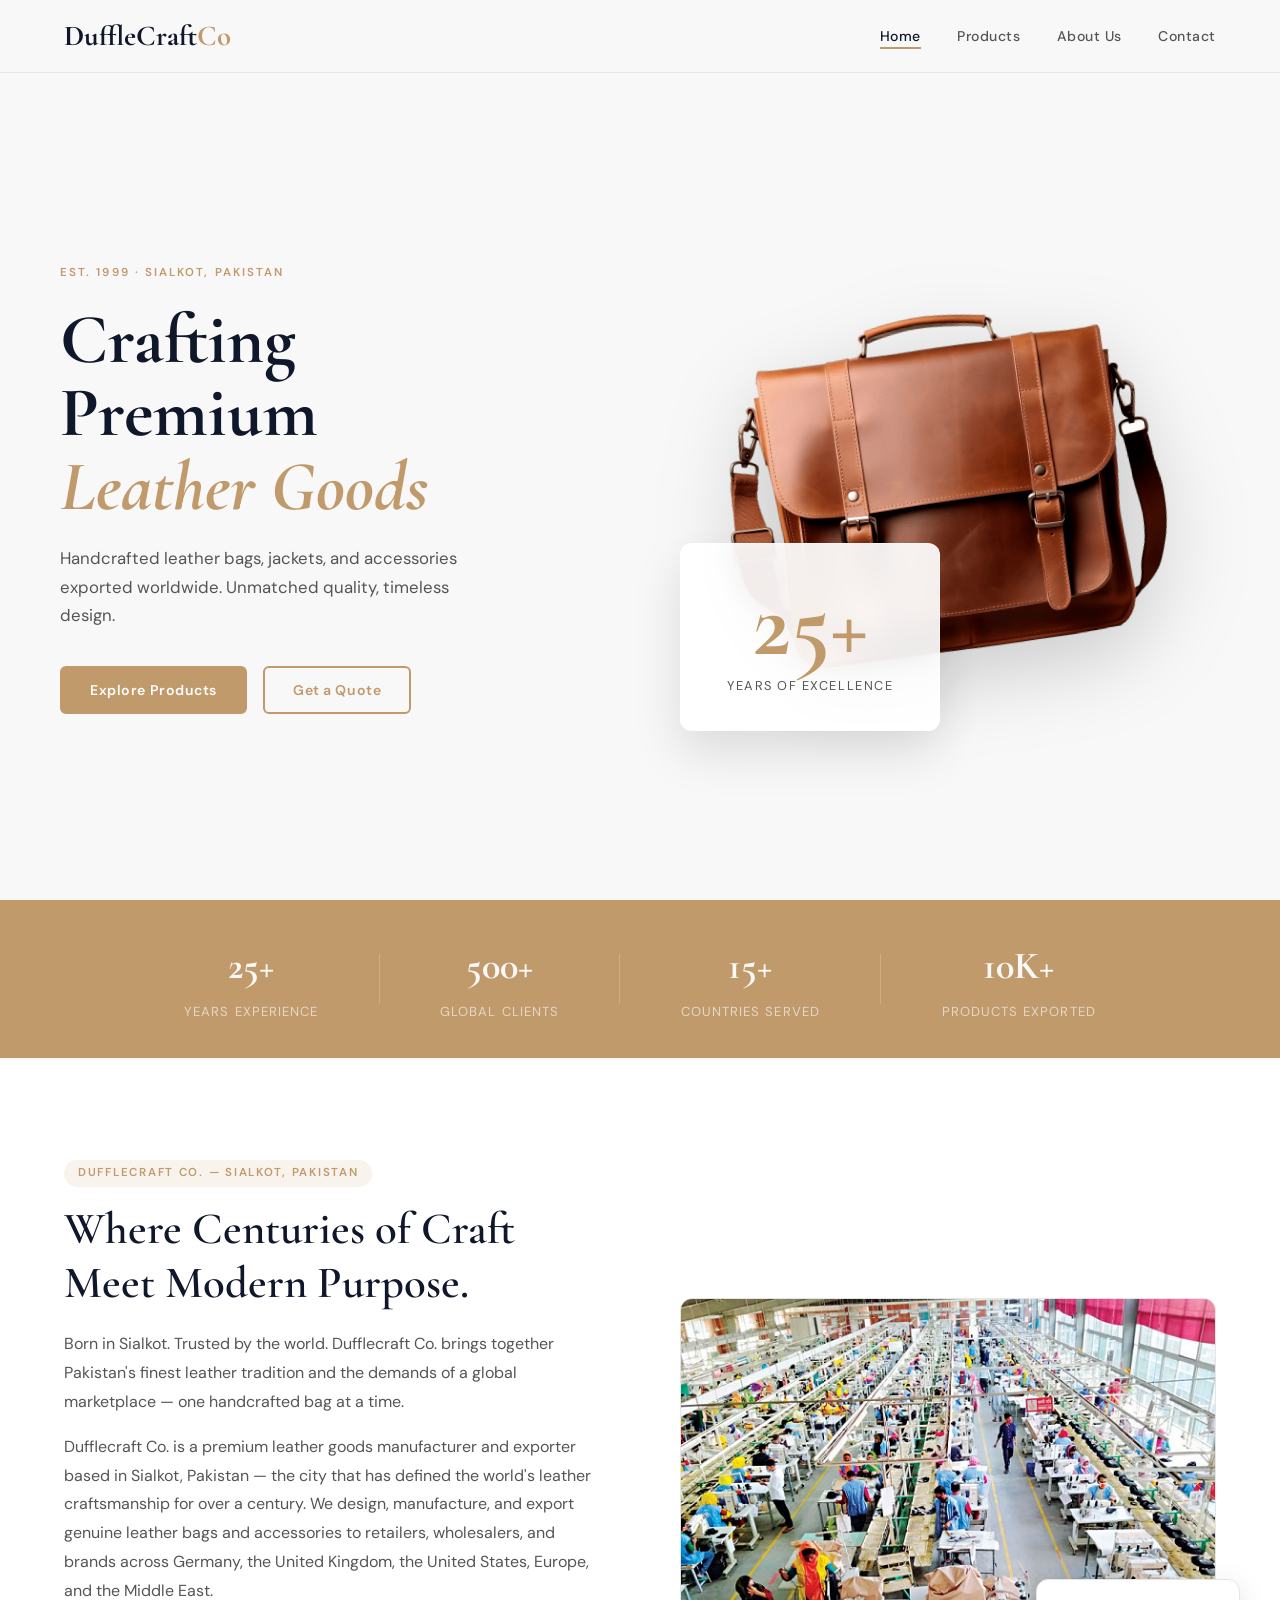
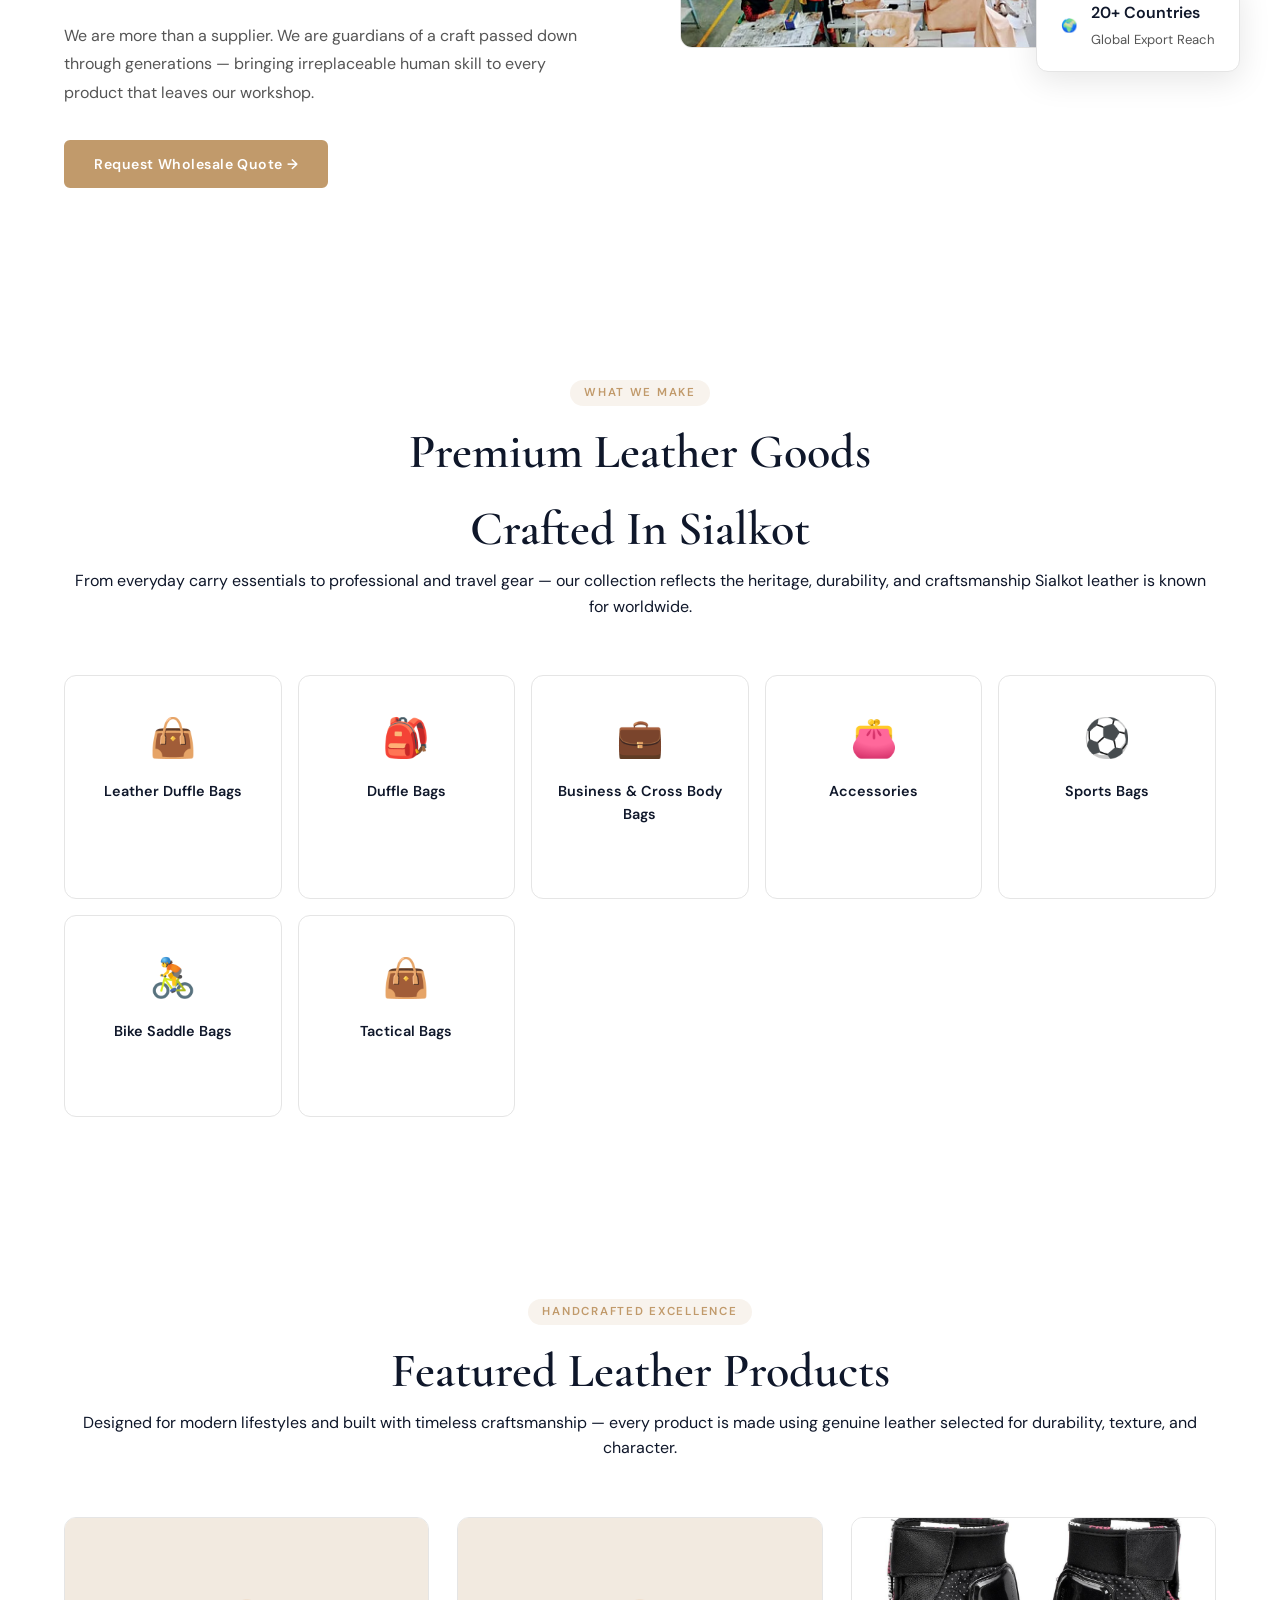
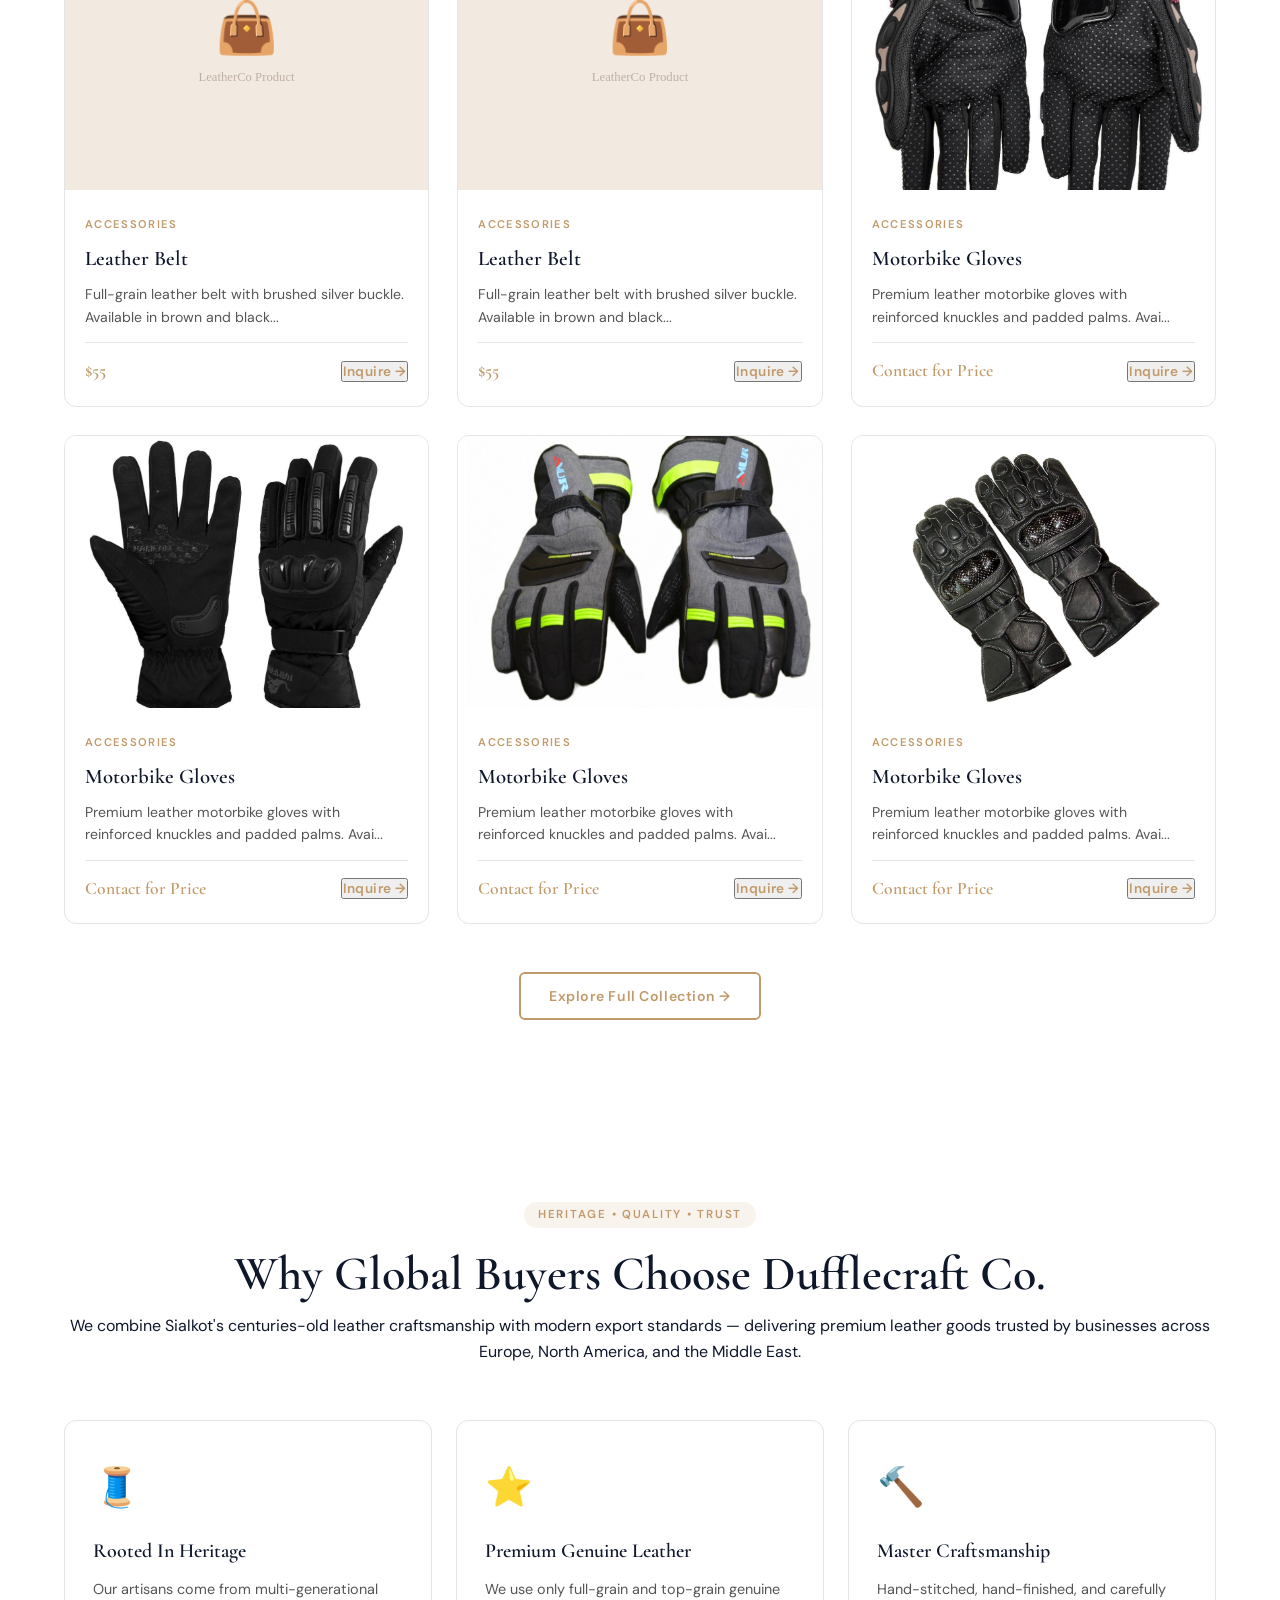
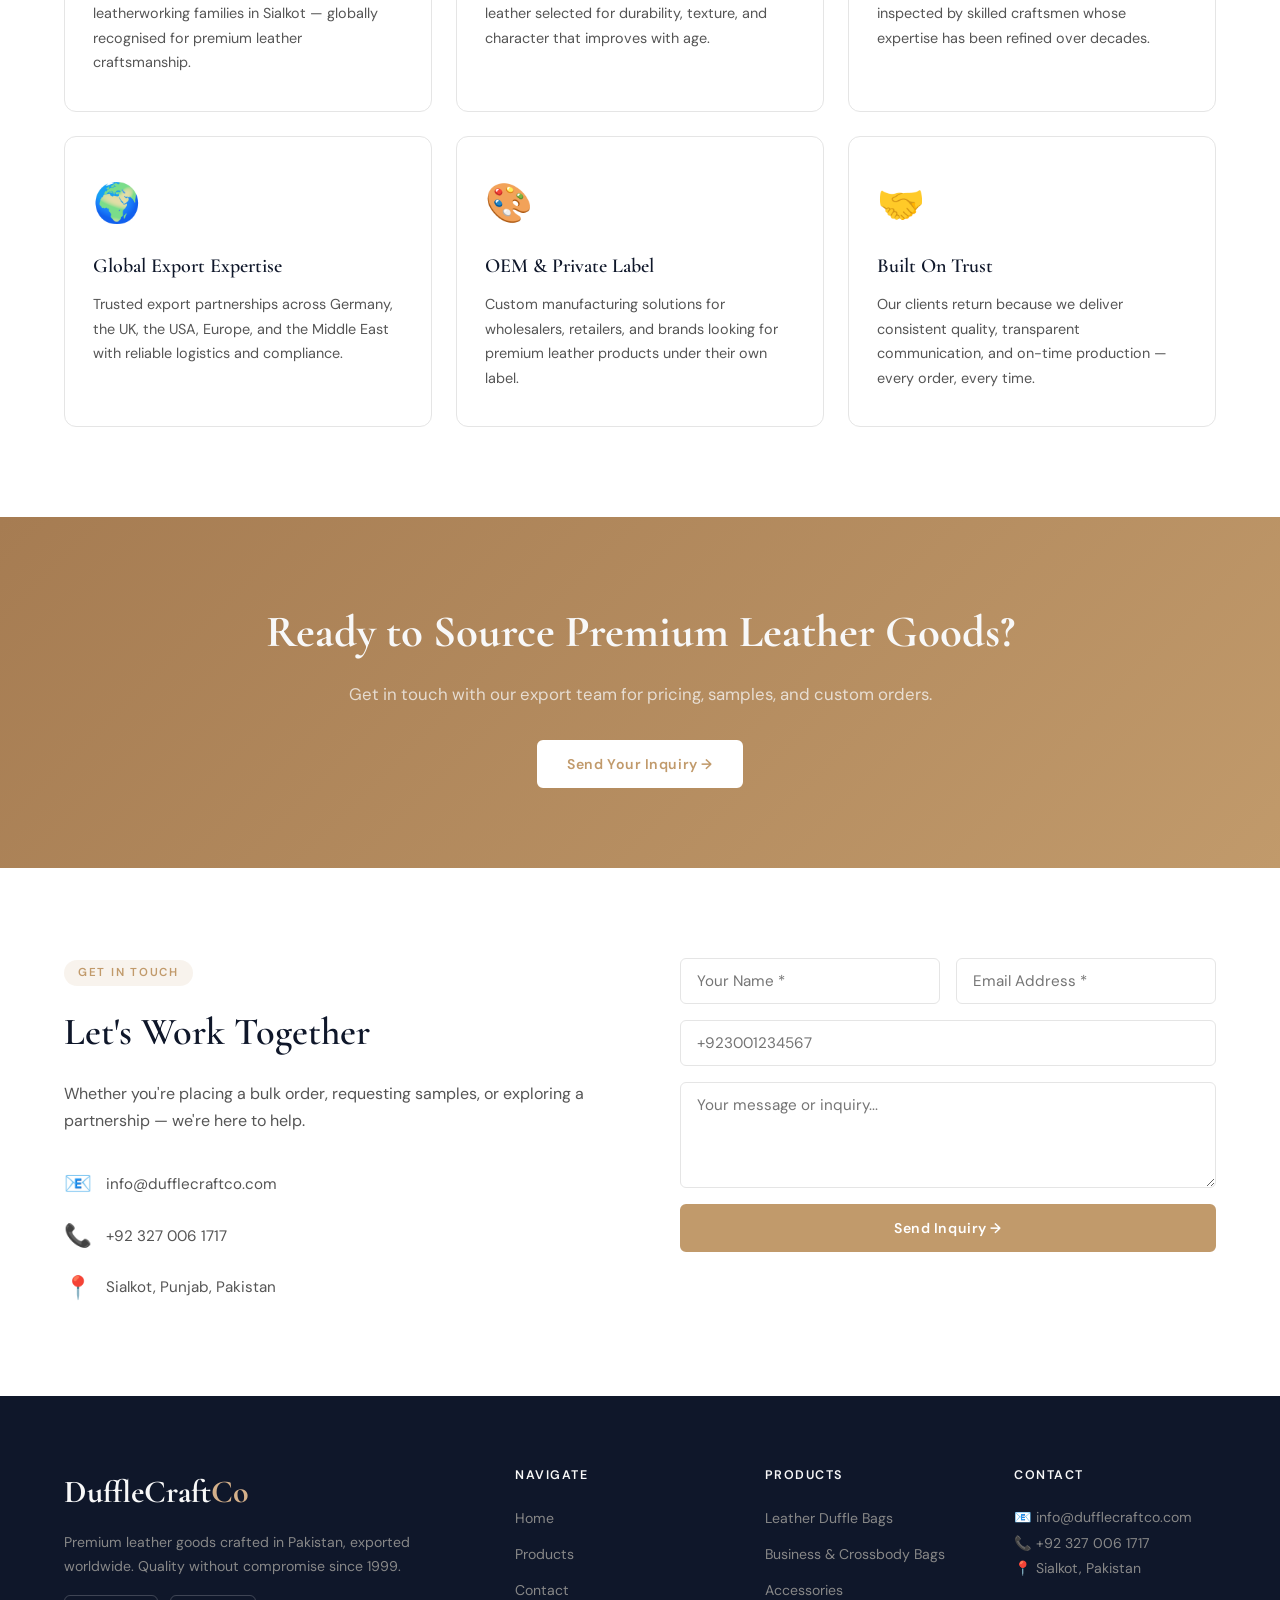
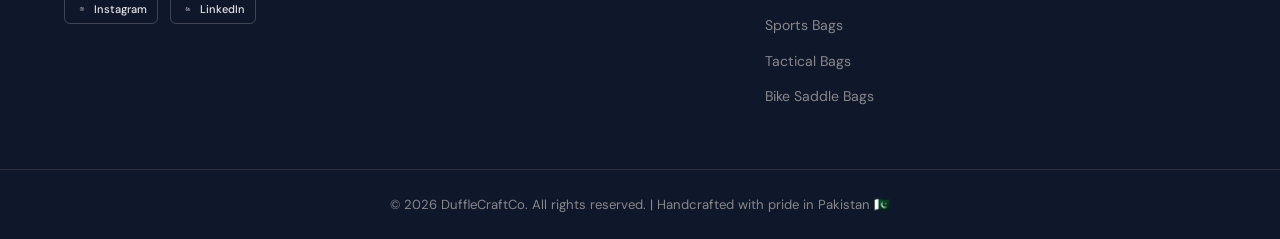
==== index.html @ 3e03b5ef "Initial commit" ====
<!DOCTYPE html>
<html lang="en">
<head>
  <meta charset="UTF-8">
  <meta name="viewport" content="width=device-width, initial-scale=1.0">
  <title>DuffleCraftCo — Premium Leather Export from Pakistan</title>
  <meta name="description" content="DuffleCraftCo — Premium handcrafted leather bags, jackets, and accessories exported worldwide from Sialkot, Pakistan. 25+ years of excellence.">
  <link rel="preconnect" href="https://fonts.googleapis.com">
  <link rel="preconnect" href="https://fonts.gstatic.com" crossorigin>
  <link href="https://fonts.googleapis.com/css2?family=Cormorant+Garamond:ital,wght@0,400;0,600;0,700;1,400&family=DM+Sans:wght@300;400;500;600&display=swap" rel="stylesheet">
  <link rel="stylesheet" href="css/style.css">
</head>
<body>

<!-- ════════ NAVBAR ════════ -->
<nav class="navbar">
  <div class="nav-container">
    <span class="nav-logo" onclick="location.href='index.html'">DuffleCraft<span>Co</span></span>
    <button class="nav-toggle" id="navToggle" aria-label="Menu">
      <span></span><span></span><span></span>
    </button>
    <ul class="nav-links" id="navLinks">
      <li><a href="index.html"    data-page="home"     class="active">Home</a></li>
      <li><a href="products.html" data-page="products">Products</a></li>
      <li><a href="index.html#about-section">About Us</a></li>
      <li><a href="contact.html"  data-page="contact">Contact</a></li>
    </ul>
  </div>
</nav>

<!-- ════════ HERO ════════ -->
<section class="hero">
  <div class="hero-content">
    <span class="hero-tag">Est. 1999 · Sialkot, Pakistan</span>
    <h1 class="hero-title">Crafting Premium<br><em>Leather Goods</em></h1>
    <p class="hero-sub">Handcrafted leather bags, jackets, and accessories exported worldwide. Unmatched quality, timeless design.</p>
    <div class="hero-actions">
      <button class="btn btn-primary" onclick="location.href='products.html'">Explore Products</button>
      <button class="btn btn-outline" onclick="location.href='contact.html'">Get a Quote</button>
    </div>
  </div>
<div class="hero-visual">

  <img src="/img/hero-img.webp" alt="Leather Bag" class="hero-bg-image">

  <div class="hero-badge">
    <span class="badge-num">25+</span>
    <span class="badge-label">Years of Excellence</span>
  </div>

</div>
 
</section>

<!-- ════════ STATS BAR ════════ -->
<section class="stats-bar">
  <div class="stats-container">
    <div class="stat-item"><h3>25+</h3><p>Years Experience</p></div>
    <div class="stat-divider"></div>
    <div class="stat-item"><h3>500+</h3><p>Global Clients</p></div>
    <div class="stat-divider"></div>
    <div class="stat-item"><h3>15+</h3><p>Countries Served</p></div>
    <div class="stat-divider"></div>
    <div class="stat-item"><h3>10K+</h3><p>Products Exported</p></div>
  </div>
</section>
<!-- ════════ ABOUT ════════ -->
<section class="about" id="about-section">
  <div class="section-container about-grid">

    <div class="about-text" data-reveal>

      <span class="section-tag">
        Dufflecraft Co. — Sialkot, Pakistan
      </span>

      <h2>
        Where Centuries of Craft<br>
        Meet Modern Purpose.
      </h2>

      <p>
        Born in Sialkot. Trusted by the world. Dufflecraft Co. brings together
        Pakistan's finest leather tradition and the demands of a global
        marketplace — one handcrafted bag at a time.
      </p>

      <p>
        Dufflecraft Co. is a premium leather goods manufacturer and exporter
        based in Sialkot, Pakistan — the city that has defined the world's
        leather craftsmanship for over a century. We design, manufacture,
        and export genuine leather bags and accessories to retailers,
        wholesalers, and brands across Germany, the United Kingdom,
        the United States, Europe, and the Middle East.
      </p>

      <p>
        We are more than a supplier. We are guardians of a craft passed
        down through generations — bringing irreplaceable human skill
        to every product that leaves our workshop.
      </p>

      <button class="btn btn-primary"
              onclick="location.href='contact.html'">
        Request Wholesale Quote →
      </button>

    </div>

    <div class="about-visual" data-reveal>

      <div class="about-img-wrap">

        <div class="about-img-placeholder">
          <div class="craft-icon">
            <img src="img/hero-product.png"
                 alt="Premium leather bags handcrafted in Sialkot"
                 onerror="this.src='img/placeholder.svg'">
          </div>
        </div>

        <div class="about-float-card">
          <span class="float-icon">🌍</span>
          <div>
            <strong>20+ Countries</strong>
            <span>Global Export Reach</span>
          </div>
        </div>

      </div>

    </div>

  </div>
</section>


<!-- ════════ CATEGORIES ════════ -->
<section class="categories">
  <div class="section-container">

    <div class="section-header">
      <span class="section-tag">What We Make</span>

      <h2>
        Premium Leather Goods<br>
        Crafted In Sialkot
      </h2>

      <p class="section-description">
        From everyday carry essentials to professional and travel gear —
        our collection reflects the heritage, durability, and craftsmanship
        Sialkot leather is known for worldwide.
      </p>
    </div>

    <div class="cat-grid" id="home-cat-grid">
      <!-- Rendered by JS -->
    </div>

  </div>
</section>


<!-- ════════ FEATURED PRODUCTS ════════ -->
<section class="featured-section">
  <div class="section-container">

    <div class="section-header">

      <span class="section-tag">
        Handcrafted Excellence
      </span>

      <h2>
        Featured Leather Products
      </h2>

      <p class="section-description">
        Designed for modern lifestyles and built with timeless craftsmanship —
        every product is made using genuine leather selected for durability,
        texture, and character.
      </p>

    </div>

    <div class="products-grid" id="home-featured-grid">
      <!-- Rendered by JS -->
    </div>

    <div class="section-cta">
      <button class="btn btn-outline"
              onclick="location.href='products.html'">
        Explore Full Collection →
      </button>
    </div>

  </div>
</section>


<!-- ════════ WHY CHOOSE US ════════ -->
<section class="why-us">
  <div class="section-container">

    <div class="section-header">

      <span class="section-tag">
        Heritage • Quality • Trust
      </span>

      <h2>
        Why Global Buyers Choose Dufflecraft Co.
      </h2>

      <p class="section-description">
        We combine Sialkot's centuries-old leather craftsmanship with
        modern export standards — delivering premium leather goods
        trusted by businesses across Europe, North America,
        and the Middle East.
      </p>

    </div>

    <div class="features-grid">

      <div class="feature-card" data-reveal>
        <div class="feature-icon">🧵</div>

        <h3>Rooted In Heritage</h3>

        <p>
          Our artisans come from multi-generational leatherworking families
          in Sialkot — globally recognised for premium leather craftsmanship.
        </p>
      </div>


      <div class="feature-card" data-reveal>
        <div class="feature-icon">⭐</div>

        <h3>Premium Genuine Leather</h3>

        <p>
          We use only full-grain and top-grain genuine leather selected
          for durability, texture, and character that improves with age.
        </p>
      </div>


      <div class="feature-card" data-reveal>
        <div class="feature-icon">🔨</div>

        <h3>Master Craftsmanship</h3>

        <p>
          Hand-stitched, hand-finished, and carefully inspected by skilled
          craftsmen whose expertise has been refined over decades.
        </p>
      </div>


      <div class="feature-card" data-reveal>
        <div class="feature-icon">🌍</div>

        <h3>Global Export Expertise</h3>

        <p>
          Trusted export partnerships across Germany, the UK, the USA,
          Europe, and the Middle East with reliable logistics and compliance.
        </p>
      </div>


      <div class="feature-card" data-reveal>
        <div class="feature-icon">🎨</div>

        <h3>OEM & Private Label</h3>

        <p>
          Custom manufacturing solutions for wholesalers, retailers,
          and brands looking for premium leather products under
          their own label.
        </p>
      </div>


      <div class="feature-card" data-reveal>
        <div class="feature-icon">🤝</div>

        <h3>Built On Trust</h3>

        <p>
          Our clients return because we deliver consistent quality,
          transparent communication, and on-time production —
          every order, every time.
        </p>
      </div>

    </div>

  </div>
</section>
<!-- ════════ CTA BANNER ════════ -->
<section class="cta-banner">
  <div class="cta-content">
    <h2>Ready to Source Premium Leather Goods?</h2>
    <p>Get in touch with our export team for pricing, samples, and custom orders.</p>
    <button class="btn btn-light" onclick="location.href='contact.html'">Send Your Inquiry →</button>
  </div>
</section>

<!-- ════════ CONTACT STRIP ════════ -->
<section class="contact-strip">
  <div class="section-container contact-grid">
    <div class="contact-info" data-reveal>
      <span class="section-tag">Get In Touch</span>
      <h2>Let's Work Together</h2>
      <p>Whether you're placing a bulk order, requesting samples, or exploring a partnership — we're here to help.</p>
      <div class="contact-details">
        <div class="contact-item"><span>📧</span><a href="mailto:info@dufflecraftco.com">info@dufflecraftco.com</a></div>
        <div class="contact-item"><span>📞</span><a href="tel:+923270061717">+92 327 006 1717</a></div>
        <div class="contact-item"><span>📍</span><span>Sialkot, Punjab, Pakistan</span></div>
      </div>
    </div>
    <form 
  class="contact-form"
  action="https://forminit.com/f/f3ot2a2ymly"
  method="POST"
  data-reveal
>
  <div class="form-row">
    <input
      type="text"
      name="fi-sender-fullName"
      placeholder="Your Name *"
      required
    >

    <input
      type="email"
      name="fi-sender-email"
      placeholder="Email Address *"
      required
    >
  </div>

  <input
    type="tel"
    name="fi-sender-phone"
    placeholder="+923001234567"
  >

  <textarea
    name="fi-text-message"
    rows="4"
    placeholder="Your message or inquiry..."
    required
  ></textarea>

  <button type="submit" class="btn btn-primary btn-full">
    Send Inquiry →
  </button>
</form>
  </div>
</section>


<!-- ════════ FOOTER ════════ -->
<footer class="footer">
  <div class="footer-inner">
    <div class="footer-brand">
      <span class="footer-logo" onclick="location.href='index.html'">DuffleCraft<span>Co</span></span>
      <p>Premium leather goods crafted in Pakistan, exported worldwide. Quality without compromise since 1999.</p>
      <!-- Social Media Icons -->
      <div class="footer-social">
        <a href="https://www.instagram.com/dufflecraft_co?igsh=MXVzbTNweWoxc2szZA%3D%3D&utm_source=qr" target="_blank" rel="noopener noreferrer" aria-label="Instagram">
          <svg xmlns="http://www.w3.org/2000/svg" width="18" height="18" viewBox="0 0 24 24" fill="none" stroke="currentColor" stroke-width="2" stroke-linecap="round" stroke-linejoin="round">
            <rect x="2" y="2" width="20" height="20" rx="5" ry="5"/>
            <circle cx="12" cy="12" r="4"/>
            <circle cx="17.5" cy="6.5" r="0.5" fill="currentColor" stroke="none"/>
          </svg>
          Instagram
        </a>
        <a href="https://www.linkedin.com/company/dufflecraft-co/" target="_blank" rel="noopener noreferrer" aria-label="LinkedIn">
          <svg xmlns="http://www.w3.org/2000/svg" width="18" height="18" viewBox="0 0 24 24" fill="none" stroke="currentColor" stroke-width="2" stroke-linecap="round" stroke-linejoin="round">
            <path d="M16 8a6 6 0 0 1 6 6v7h-4v-7a2 2 0 0 0-2-2 2 2 0 0 0-2 2v7h-4v-7a6 6 0 0 1 6-6z"/>
            <rect x="2" y="9" width="4" height="12"/>
            <circle cx="4" cy="4" r="2"/>
          </svg>
          LinkedIn
        </a>
      </div>
    </div>
    <div class="footer-col">
      <h4>Navigate</h4>
      <ul>
        <li><a href="index.html">Home</a></li>
        <li><a href="products.html">Products</a></li>
        <li><a href="contact.html">Contact</a></li>
      </ul>
    </div>
    <div class="footer-col">
      <h4>Products</h4>
      <ul>
        <li><a href="products.html?category=leather-duffle-bags">Leather Duffle Bags</a></li>
        <li><a href="products.html?category=bags">Business & Crossbody Bags</a></li>
        <li><a href="products.html?category=accessories">Accessories</a></li>
        <li><a href="products.html?category=sports-bags">Sports Bags</a></li>
        <li><a href="products.html?category=tactical-bags">Tactical Bags</a></li>
        <li><a href="products.html?category=bike-saddle-bags">Bike Saddle Bags</a></li>
      </ul>
    </div>
    <div class="footer-col">
      <h4>Contact</h4>
      <p>📧 info@dufflecraftco.com</p>
      <p>📞 +92 327 006 1717</p>
      <p>📍 Sialkot, Pakistan</p>
    </div>
  </div>
  <div class="footer-bottom">
    <p>© 2026 DuffleCraftCo. All rights reserved. | Handcrafted with pride in Pakistan 🇵🇰</p>
  </div>
</footer>
<!-- LIGHTBOX -->
<div id="lightbox" class="lightbox-backdrop" onclick="closeLightbox()" aria-modal="true" role="dialog">
  <div class="lightbox-box" onclick="event.stopPropagation()">
    <img id="lightbox-img" src="" alt="">
    <div class="lightbox-footer">
      <span id="lightbox-title"></span>
      <button class="lightbox-close" onclick="closeLightbox()">Close ✕</button>
    </div>
  </div>
</div>
<script src="js/main.js"></script>
</body>
</html>
---- css/style.css ----
/* ═══════════════════════════════════════════════════════
   DUFFLECRAFTCO — Premium Static Site CSS
   Aesthetic: Refined Luxury · Warm Neutrals · Editorial
═══════════════════════════════════════════════════════ */

/* ─── VARIABLES ─────────────────────────────────────── */
:root {
  --primary: #0f172a;
  --accent: #c19a6b;
  --light: #f8f8f8;
  --white: #ffffff;
  --charcoal: #0f172a;
  --brown: #c19a6b;
  --brown-dark: #a67c52;
  --brown-light: #d4b08a;
  --cream: #f8f8f8;
  --cream-2: #f1f1f1;
  --sand: #e5e5e5;
  --grey: #555;
  --light-grey: #888;
  --text: #333;
  --text-light: #777;
  --font-display: 'Cormorant Garamond', Georgia, serif;
  --font-body: 'DM Sans', system-ui, sans-serif;
  --shadow-sm: 0 2px 8px rgba(0,0,0,0.05);
  --shadow-md: 0 8px 32px rgba(0,0,0,0.1);
  --shadow-lg: 0 20px 60px rgba(0,0,0,0.15);
  --radius: 6px;
  --radius-lg: 12px;
  --transition: 0.3s ease;
}

/* ─── RESET ─────────────────────────────────────────── */
*, *::before, *::after { box-sizing: border-box; margin: 0; padding: 0; }
html { scroll-behavior: smooth; font-size: 16px; }
body {
  font-family: var(--font-body);
  background: var(--cream);
  color: var(--charcoal);
  line-height: 1.6;
  overflow-x: hidden;
}
img { max-width: 100%; display: block; }
a { text-decoration: none; color: inherit; }
ul { list-style: none; }
button { cursor: pointer; font-family: inherit; }
input, textarea, select {
  font-family: inherit;
  width: 100%;
  border: 1.5px solid var(--sand);
  border-radius: var(--radius);
  padding: 12px 16px;
  background: var(--white);
  color: var(--charcoal);
  transition: border-color var(--transition), box-shadow var(--transition);
  font-size: 0.95rem;
}
input:focus, textarea:focus, select:focus {
  outline: none;
  border-color: var(--brown);
  box-shadow: 0 0 0 3px rgba(193,154,107,0.15);
}
textarea { resize: vertical; }

/* ─── UTILITY ───────────────────────────────────────── */
.section-container { max-width: 1200px; margin: 0 auto; padding: 0 24px; }
.section-header { text-align: center; margin-bottom: 56px; }
.section-header h2 { font-family: var(--font-display); font-size: clamp(2rem,4vw,3rem); font-weight: 600; color: var(--charcoal); margin-top: 8px; }
.section-tag {
  display: inline-block;
  font-size: 0.72rem;
  font-weight: 600;
  letter-spacing: 0.15em;
  text-transform: uppercase;
  color: var(--brown);
  background: rgba(193,154,107,0.12);
  padding: 4px 14px;
  border-radius: 100px;
}

/* ─── BUTTONS ───────────────────────────────────────── */
.btn {
  display: inline-flex;
  align-items: center;
  gap: 6px;
  padding: 13px 28px;
  font-family: var(--font-body);
  font-size: 0.88rem;
  font-weight: 600;
  letter-spacing: 0.04em;
  border-radius: var(--radius);
  border: 2px solid transparent;
  transition: all var(--transition);
  white-space: nowrap;
  cursor: pointer;
}
.btn-primary { background: var(--brown); color: var(--white); border-color: var(--brown); }
.btn-primary:hover { background: var(--brown-dark); border-color: var(--brown-dark); transform: translateY(-1px); box-shadow: var(--shadow-md); }
.btn-outline { background: transparent; color: var(--brown); border-color: var(--brown); }
.btn-outline:hover { background: var(--brown); color: var(--white); }
.btn-light { background: var(--white); color: var(--brown); border-color: var(--white); }
.btn-light:hover { background: var(--cream); }
.btn-sm { padding: 8px 18px; font-size: 0.82rem; }
.btn-full { width: 100%; justify-content: center; }
.btn-link { color: var(--brown); font-size: 0.85rem; font-weight: 600; letter-spacing: 0.03em; transition: color var(--transition); }
.btn-link:hover { color: var(--brown-dark); }

/* ─── ALERT / FLASH ─────────────────────────────────── */
.alert {
  display: flex;
  align-items: center;
  gap: 10px;
  padding: 14px 20px;
  border-radius: var(--radius);
  margin-bottom: 20px;
  font-size: 0.9rem;
  font-weight: 500;
}
.alert-success { background: #d1fae5; color: #065f46; border: 1px solid #a7f3d0; }
.alert-error   { background: #fee2e2; color: #991b1b; border: 1px solid #fca5a5; }
.alert-hidden  { display: none; }

/* ─── PAGE TRANSITIONS ──────────────────────────────── */
.page { display: none; }
.page.active { display: block; }

/* ─── NAVBAR ────────────────────────────────────────── */
.navbar {
  position: fixed;
  top: 0; left: 0; right: 0;
  z-index: 1000;
  background: rgba(248,248,248,0.95);
  backdrop-filter: blur(12px);
  border-bottom: 1px solid var(--sand);
  transition: box-shadow var(--transition);
}
.nav-container {
  max-width: 1200px;
  margin: 0 auto;
  padding: 0 24px;
  height: 72px;
  display: flex;
  align-items: center;
  justify-content: space-between;
}
.nav-logo { font-family: var(--font-display); font-size: 1.8rem; font-weight: 700; color: var(--charcoal); cursor: pointer; }
.nav-logo span { color: var(--brown); }
.nav-links { display: flex; align-items: center; gap: 36px; }
.nav-links a {
  font-size: 0.88rem;
  font-weight: 500;
  letter-spacing: 0.04em;
  color: var(--grey);
  transition: color var(--transition);
  position: relative;
  cursor: pointer;
}
.nav-links a::after {
  content: '';
  position: absolute;
  bottom: -4px; left: 0;
  width: 0; height: 2px;
  background: var(--brown);
  transition: width var(--transition);
}
.nav-links a:hover, .nav-links a.active { color: var(--charcoal); }
.nav-links a:hover::after, .nav-links a.active::after { width: 100%; }
.nav-toggle { display: none; flex-direction: column; gap: 5px; background: none; border: none; padding: 4px; }
.nav-toggle span { display: block; width: 24px; height: 2px; background: var(--charcoal); border-radius: 2px; transition: all var(--transition); }

/* ─── HERO ──────────────────────────────────────────── */
.hero {
  min-height: 100vh;
  display: grid;
  grid-template-columns: 1fr 1fr;
  align-items: center;
  padding-top: 72px;
  background: var(--cream);
  overflow: hidden;
  position: relative;
}
.hero::before {
  content: '';
  position: absolute;
  right: 0; top: 0;
  width: 50%; height: 100%;
  /* background: linear-gradient(135deg, var(--cream-2) 0%, var(--sand) 100%); */
}
.hero-content { padding: 80px 48px 80px 60px; max-width: 600px; position: relative; z-index: 1; }
.hero-tag { display: inline-block; font-size: 0.72rem; font-weight: 600; letter-spacing: 0.18em; text-transform: uppercase; color: var(--brown); margin-bottom: 20px; }
.hero-title { font-family: var(--font-display); font-size: clamp(3rem, 5.5vw, 5.5rem); font-weight: 700; line-height: 1.05; color: var(--charcoal); margin-bottom: 20px; }
.hero-title em { color: var(--brown); font-style: italic; }
.hero-sub { font-size: 1.05rem; color: var(--grey); max-width: 420px; margin-bottom: 36px; line-height: 1.7; }
.hero-actions { display: flex; gap: 16px; flex-wrap: wrap; }
.hero-visual {
  display: flex;
  align-items: center;
  justify-content: center;
  position: relative;
  z-index: 1;
  padding: 80px 60px 80px 40px;
  min-height: 500px;
}

/* BIG IMAGE IN BACKGROUND */
.hero-bg-image {
  position: absolute;

  width: 580px;
  max-width: 95%;

  object-fit: contain;



  filter: drop-shadow(0 25px 40px rgba(0,0,0,0.18));

  transform: rotate(-8deg);
}

/* EXPERIENCE CARD */
.hero-badge {
  position: absolute;

  left: 40px;
  bottom: 5px;

  z-index: 2;

  background: rgba(255,255,255,0.92);

  border: 1px solid rgba(255,255,255,0.5);

  backdrop-filter: blur(12px);

  border-radius: var(--radius-lg);

  padding: 32px 46px;

  text-align: center;

  box-shadow: 0 20px 50px rgba(0,0,0,0.12);
}

.badge-num {
  display: block;
  font-family: var(--font-display);
  font-size: 6rem;
  font-weight: 700;
  color: var(--brown);
  line-height: 1;
}

.badge-label {
  font-size: 0.8rem;
  letter-spacing: 0.12em;
  text-transform: uppercase;
  color: var(--grey);
  margin-top: 8px;
}
.hero-scroll { position: absolute; bottom: 40px; left: 50%; transform: translateX(-50%); z-index: 2; }
.hero-scroll span { display: block; width: 1px; height: 60px; background: linear-gradient(to bottom, var(--brown), transparent); margin: 0 auto; animation: scrollPulse 2s ease-in-out infinite; }
@keyframes scrollPulse { 0%, 100% { opacity: 0.3; transform: scaleY(0.8); } 50% { opacity: 1; transform: scaleY(1); } }

/* ─── STATS BAR ─────────────────────────────────────── */
.stats-bar { background: var(--brown); padding: 36px 0; }
.stats-container { max-width: 1000px; margin: 0 auto; padding: 0 24px; display: flex; align-items: center; justify-content: space-around; gap: 20px; }
.stat-item { text-align: center; }
.stat-item h3 { font-family: var(--font-display); font-size: 2.4rem; font-weight: 700; color: var(--cream); }
.stat-item p { font-size: 0.82rem; letter-spacing: 0.08em; text-transform: uppercase; color: rgba(248,248,248,0.65); margin-top: 4px; }
.stat-divider { width: 1px; height: 50px; background: rgba(248,248,248,0.2); }

/* ─── ABOUT ─────────────────────────────────────────── */
.about { padding: 100px 0; background: var(--white); }
.about-grid { display: grid; grid-template-columns: 1fr 1fr; gap: 80px; align-items: center; }
.about-text .section-tag { margin-bottom: 16px; }
.about-text h2 { font-family: var(--font-display); font-size: clamp(2rem, 3.5vw, 2.8rem); font-weight: 600; color: var(--charcoal); margin-bottom: 20px; line-height: 1.2; }
.about-text p { color: var(--grey); line-height: 1.8; margin-bottom: 16px; }
.about-text .btn { margin-top: 16px; }
.about-visual { position: relative; }
.about-img-wrap { position: relative; }
.about-img-placeholder { position: relative; height: 350px; border-radius: var(--radius-lg); overflow: hidden; border: 1px solid var(--sand); }
.craft-icon { width: 100%; height: 100%; margin: 0; }
.craft-icon img { width: 100%; height: 100%; object-fit: cover; display: block; }
.about-float-card { position: absolute; bottom: -24px; right: -24px; background: var(--white); border: 1px solid var(--sand); border-radius: var(--radius-lg); padding: 20px 24px; display: flex; align-items: center; gap: 14px; box-shadow: var(--shadow-md); }
.float-icon { font-size: 1.8rem; }
.about-float-card strong { display: block; font-size: 1rem; font-weight: 600; }
.about-float-card span { font-size: 0.82rem; color: var(--grey); }

/* ─── CATEGORIES ────────────────────────────────────── */
.categories { padding: 90px 0; background: white; }
.cat-grid { display: grid; grid-template-columns: repeat(5, 1fr); gap: 16px; }
.cat-card { background: var(--white); border: 1.5px solid var(--sand); border-radius: var(--radius-lg); padding: 32px 20px; text-align: center; transition: all var(--transition); display: flex; flex-direction: column; align-items: center; gap: 10px; cursor: pointer; }
.cat-card:hover { border-color: var(--brown); background: var(--brown); color: var(--white); transform: translateY(-4px); box-shadow: var(--shadow-md); }
.cat-icon { font-size: 2.4rem; }
.cat-card h3 { font-size: 0.9rem; font-weight: 600; color: var(--charcoal); transition: color var(--transition); }
.cat-card:hover h3 { color: var(--white); }
.cat-arrow { font-size: 1.2rem; opacity: 0; transform: translateX(-6px); transition: all var(--transition); }
.cat-card:hover .cat-arrow { opacity: 1; transform: translateX(0); }

/* ─── PRODUCT CARDS ─────────────────────────────────── */
.products-grid { display: grid; grid-template-columns: repeat(auto-fill, minmax(280px, 1fr)); gap: 28px; }
.product-card { background: var(--white); border-radius: var(--radius-lg); overflow: hidden; border: 1px solid var(--sand); transition: all var(--transition); }
.product-card:hover { box-shadow: var(--shadow-lg); transform: translateY(-4px); }
.product-img { position: relative; overflow: hidden; aspect-ratio: 4/3; background: var(--cream-2); }
.product-img img { width: 100%; height: 100%; object-fit: cover; transition: transform 0.5s ease; }
.product-card:hover .product-img img { transform: scale(1.06); }
.product-overlay { position: absolute; inset: 0; background: rgba(44,36,32,0.6); display: flex; align-items: center; justify-content: center; opacity: 0; transition: opacity var(--transition); }
.product-card:hover .product-overlay { opacity: 1; }
.product-info { padding: 20px; }
.product-cat { font-size: 0.7rem; font-weight: 600; letter-spacing: 0.12em; text-transform: uppercase; color: var(--brown); }
.product-info h3 { font-family: var(--font-display); font-size: 1.3rem; font-weight: 600; margin: 6px 0 8px; color: var(--charcoal); }
.product-info p { font-size: 0.88rem; color: var(--grey); line-height: 1.6; }
.product-footer { display: flex; align-items: center; justify-content: space-between; margin-top: 14px; padding-top: 14px; border-top: 1px solid var(--sand); }
.product-price { font-family: var(--font-display); font-size: 1.1rem; font-weight: 600; color: var(--brown); }

/* ─── FEATURED SECTION ──────────────────────────────── */
.featured-section { padding: 90px 0; background: var(--white); }
.section-cta { text-align: center; margin-top: 48px; }

/* ─── WHY US ─────────────────────────────────────────── */
.why-us { padding: 90px 0; background: white; }
.features-grid { display: grid; grid-template-columns: repeat(auto-fill, minmax(280px, 1fr)); gap: 24px; }
.feature-card { background: var(--white); border: 1px solid var(--sand); border-radius: var(--radius-lg); padding: 36px 28px; transition: all var(--transition); }
.feature-card:hover { border-color: var(--brown); box-shadow: var(--shadow-md); transform: translateY(-3px); }
.feature-icon { font-size: 2.4rem; margin-bottom: 16px; }
.feature-card h3 { font-family: var(--font-display); font-size: 1.25rem; font-weight: 600; color: var(--charcoal); margin-bottom: 10px; }
.feature-card p { font-size: 0.9rem; color: var(--grey); line-height: 1.7; }

/* ─── CTA BANNER ────────────────────────────────────── */
.cta-banner { background: linear-gradient(135deg, var(--brown-dark), var(--brown)); padding: 80px 24px; text-align: center; }
.cta-banner h2 { font-family: var(--font-display); font-size: clamp(1.8rem, 3.5vw, 3rem); color: var(--cream); margin-bottom: 12px; }
.cta-banner p { color: rgba(248,248,248,0.75); margin-bottom: 32px; font-size: 1.05rem; }

/* ─── CONTACT SECTION ───────────────────────────────── */
.contact-strip { padding: 90px 0; background: var(--white); }
.contact-grid { display: grid; grid-template-columns: 1fr 1fr; gap: 80px; align-items: start; }
.contact-info .section-tag { margin-bottom: 16px; }
.contact-info h2 { font-family: var(--font-display); font-size: 2.4rem; font-weight: 600; color: var(--charcoal); margin-bottom: 16px; }
.contact-info > p { color: var(--grey); line-height: 1.7; margin-bottom: 32px; }
.contact-details { display: flex; flex-direction: column; gap: 16px; }
.contact-item { display: flex; align-items: center; gap: 14px; }
.contact-item span { font-size: 1.4rem; }
.contact-item a, .contact-item span:last-child { color: var(--grey); font-size: 0.95rem; }
.contact-item a:hover { color: var(--brown); }
.ci-icon { font-size: 1.6rem; width: 44px; height: 44px; background: var(--cream-2); border-radius: 10px; display: flex; align-items: center; justify-content: center; flex-shrink: 0; }
.contact-item div { display: flex; flex-direction: column; }
.contact-item strong { font-size: 0.82rem; text-transform: uppercase; letter-spacing: 0.08em; color: var(--charcoal); margin-bottom: 2px; }
.why-contact { margin-top: 36px; }
.why-contact h3 { font-size: 0.9rem; font-weight: 600; text-transform: uppercase; letter-spacing: 0.08em; color: var(--charcoal); margin-bottom: 12px; }
.why-contact ul { display: flex; flex-direction: column; gap: 8px; }
.why-contact li { font-size: 0.9rem; color: var(--grey); }
.contact-form, .card-form { display: flex; flex-direction: column; gap: 16px; }
.card-form { background: var(--white); border: 1px solid var(--sand); border-radius: var(--radius-lg); padding: 40px; box-shadow: var(--shadow-sm); }
.card-form h3 { font-family: var(--font-display); font-size: 1.6rem; font-weight: 600; color: var(--charcoal); margin-bottom: 8px; }
.form-row { display: grid; grid-template-columns: 1fr 1fr; gap: 16px; }
.form-group { display: flex; flex-direction: column; gap: 6px; }
.form-group label { font-size: 0.82rem; font-weight: 600; color: var(--charcoal); letter-spacing: 0.04em; }
.form-note { font-size: 0.8rem; color: var(--light-grey); text-align: center; }

/* ─── PAGE HERO ─────────────────────────────────────── */
.page-hero {
  position: relative;

  padding: 160px 24px 100px;

  text-align: center;

  overflow: hidden;

  border-bottom: 1px solid var(--sand);

  display: flex;
  align-items: center;
  justify-content: center;
}

/* BACKGROUND IMAGE */
.page-hero-bg {
  position: absolute;
  inset: 0;

  width: 100%;
  height: 100%;

  object-fit: cover;

  z-index: 0;
}

/* DARK OVERLAY */
.page-hero-overlay {
  position: absolute;
  inset: 0;

  background:
    linear-gradient(
      rgba(20, 15, 10, 0.55),
      rgba(20, 15, 10, 0.55)
    );

  z-index: 1;
}

/* CONTENT */
.page-hero-content {
  position: relative;
  z-index: 2;

  max-width: 700px;
}

.page-hero-content .section-tag {
  margin-bottom: 16px;

  color: #f3e7d0;
}

.page-hero h1 {
  font-family: var(--font-display);

  font-size: clamp(2.8rem, 5vw, 4.5rem);

  font-weight: 700;

  color: var(--white);

  margin-bottom: 18px;
}

.page-hero p {
  font-size: 1.08rem;

  color: rgba(255,255,255,0.85);

  max-width: 560px;

  margin: 0 auto;

  line-height: 1.7;
}

/* ─── PRODUCTS PAGE ─────────────────────────────────── */
.products-page { padding: 60px 0 90px; }
.filter-bar { display: flex; align-items: center; justify-content: space-between; gap: 20px; margin-bottom: 40px; flex-wrap: wrap; }
.filter-tabs { display: flex; flex-wrap: wrap; gap: 8px; }
.filter-tab { padding: 8px 18px; border: 1.5px solid var(--sand); border-radius: 100px; font-size: 0.84rem; font-weight: 500; color: var(--grey); background: var(--white); transition: all var(--transition); cursor: pointer; }
.filter-tab:hover, .filter-tab.active { background: var(--brown); border-color: var(--brown); color: var(--white); }
.search-wrap { display: flex; gap: 0; }
.search-wrap input { width: 240px; border-radius: var(--radius) 0 0 var(--radius); border-right: none; padding: 10px 14px; }
.search-wrap button { background: var(--brown); border: 1.5px solid var(--brown); border-radius: 0 var(--radius) var(--radius) 0; padding: 10px 16px; color: white; transition: background var(--transition); }
.search-wrap button:hover { background: var(--brown-dark); }
.results-info { margin-bottom: 32px; }
.results-info p { font-size: 0.9rem; color: var(--grey); }
.category-section { margin-bottom: 64px; }
.category-header { display: flex; align-items: center; justify-content: space-between; margin-bottom: 28px; padding-bottom: 16px; border-bottom: 2px solid var(--sand); }
.category-header h2 { font-family: var(--font-display); font-size: 1.9rem; font-weight: 600; color: var(--charcoal); }
.see-all { font-size: 0.85rem; font-weight: 600; color: var(--brown); cursor: pointer; }
.see-all:hover { color: var(--brown-dark); }

/* ─── CONTACT PAGE ──────────────────────────────────── */
.contact-page { padding: 70px 0 90px; }

/* ─── EMPTY STATE ───────────────────────────────────── */
.empty-state { text-align: center; padding: 80px 20px; color: var(--grey); }
.empty-icon { font-size: 3.5rem; margin-bottom: 16px; }
.empty-state h3 { font-size: 1.3rem; font-weight: 600; margin-bottom: 8px; }

/* ─── FOOTER ────────────────────────────────────────── */
.footer { background: var(--charcoal); color: var(--sand); padding-top: 70px; }
.footer-inner { max-width: 1200px; margin: 0 auto; padding: 0 24px 60px; display: grid; grid-template-columns: 2fr 1fr 1fr 1fr; gap: 48px; }
.footer-logo { font-family: var(--font-display); font-size: 2rem; font-weight: 700; display: block; margin-bottom: 14px; color: var(--cream); cursor: pointer; }
.footer-logo span { color: var(--brown-light); }
.footer-brand p { font-size: 0.88rem; color: var(--light-grey); line-height: 1.7; }
.footer-col h4 { font-size: 0.78rem; font-weight: 600; letter-spacing: 0.12em; text-transform: uppercase; color: var(--cream); margin-bottom: 20px; }
.footer-col ul { display: flex; flex-direction: column; gap: 10px; }
.footer-col li a, .footer-col li span { font-size: 0.88rem; color: var(--light-grey); transition: color var(--transition); cursor: pointer; }
.footer-col li a:hover, .footer-col li span:hover { color: var(--brown-light); }
.footer-col p { font-size: 0.88rem; color: var(--light-grey); line-height: 1.8; }
.footer-bottom { border-top: 1px solid rgba(191,176,166,0.15); padding: 24px; text-align: center; }
.footer-bottom p { font-size: 0.82rem; color: var(--light-grey); }

/* ─── REVEAL ANIMATIONS ─────────────────────────────── */
[data-reveal] { opacity: 0; transform: translateY(24px); transition: opacity 0.6s ease, transform 0.6s ease; }
[data-reveal].revealed { opacity: 1; transform: none; }

/* ─── LOADING SPINNER ───────────────────────────────── */
.spinner { display: inline-block; width: 20px; height: 20px; border: 2px solid rgba(255,255,255,0.3); border-top-color: white; border-radius: 50%; animation: spin 0.6s linear infinite; }
@keyframes spin { to { transform: rotate(360deg); } }
/* IMAGE PREVIEW MODAL */
.image-modal{
  display:none;
  position:fixed;
  inset:0;
  width:100%;
  height:100vh;
  background:rgba(0,0,0,0.95);
  z-index:99999;

  justify-content:center;
  align-items:center;
}

.image-modal.active{
  display:flex;
}

.image-modal img{
  max-width:90%;
  max-height:90vh;
  object-fit:contain;
  border-radius:14px;
}

.close-modal{
  position:absolute;
  top:20px;
  right:30px;
  color:#fff;
  font-size:45px;
  font-weight:bold;
  cursor:pointer;
}
.lightbox-backdrop {
  display: none;
  position: fixed;
  inset: 0;
  background: rgba(0,0,0,0.82);
  z-index: 1000;
  align-items: center;
  justify-content: center;
  opacity: 0;
  transition: opacity 0.25s;
}
.lightbox-backdrop.open {
  opacity: 1;
}
.lightbox-box {
  background: #fff;
  border-radius: 12px;
  overflow: hidden;
  max-width: 700px;
  width: 92%;
  transform: scale(0.92);
  transition: transform 0.25s;
}
.lightbox-backdrop.open .lightbox-box {
  transform: scale(1);
}
.lightbox-box img {
  width: 100%;
  max-height: 70vh;
  object-fit: contain;
  display: block;
  background: #f5f5f5;
}
.lightbox-footer {
  padding: 12px 16px;
  display: flex;
  align-items: center;
  justify-content: space-between;
}
.lightbox-close {
  border: 1px solid #ccc;
  background: transparent;
  padding: 6px 16px;
  border-radius: 8px;
  cursor: pointer;
  font-size: 13px;
}
/* ═══════════════════════════════════════════════════════
   DUFFLECRAFTCO — Animation Enhancements
   Drop this AFTER your main stylesheet
   ═══════════════════════════════════════════════════════ */


/* ─── 1. SCROLL REVEAL ──────────────────────────────────
   Add data-reveal to any element.
   Optional: data-reveal-delay="100" (ms, multiples of 50-200)
   JS: See scroll-observer snippet at the bottom of this file
──────────────────────────────────────────────────────── */
[data-reveal] {
  opacity: 0;
  transform: translateY(28px);
  transition: opacity 0.65s cubic-bezier(.16,1,.3,1),
              transform 0.65s cubic-bezier(.16,1,.3,1);
}

[data-reveal="left"] {
  transform: translateX(-32px);
}

[data-reveal="right"] {
  transform: translateX(32px);
}

[data-reveal="scale"] {
  transform: scale(0.94);
  opacity: 0;
}

[data-reveal].revealed {
  opacity: 1;
  transform: none;
}

/* Stagger children automatically with .stagger-children */
.stagger-children > * {
  opacity: 0;
  transform: translateY(22px);
  transition: opacity 0.55s cubic-bezier(.16,1,.3,1),
              transform 0.55s cubic-bezier(.16,1,.3,1);
}

.stagger-children.revealed > *:nth-child(1) { transition-delay: 0ms;   }
.stagger-children.revealed > *:nth-child(2) { transition-delay: 80ms;  }
.stagger-children.revealed > *:nth-child(3) { transition-delay: 160ms; }
.stagger-children.revealed > *:nth-child(4) { transition-delay: 240ms; }
.stagger-children.revealed > *:nth-child(5) { transition-delay: 320ms; }
.stagger-children.revealed > *:nth-child(6) { transition-delay: 400ms; }

.stagger-children.revealed > * {
  opacity: 1;
  transform: none;
}


/* ─── 2. PAGE TRANSITIONS ───────────────────────────────
   Existing .page / .page.active — enhanced with slide
──────────────────────────────────────────────────────── */
.page {
  display: none;
  animation: none;
}

.page.active {
  display: block;
  animation: pageSlideIn 0.42s cubic-bezier(.16,1,.3,1) forwards;
}

.page.leaving {
  animation: pageSlideOut 0.3s ease forwards;
  pointer-events: none;
}

@keyframes pageSlideIn {
  from { opacity: 0; transform: translateY(18px); }
  to   { opacity: 1; transform: none; }
}

@keyframes pageSlideOut {
  from { opacity: 1; transform: none; }
  to   { opacity: 0; transform: translateY(-12px); }
}


/* ─── 3. NAVBAR — SCROLL SHADOW ────────────────────────
   JS adds .scrolled when window.scrollY > 20
──────────────────────────────────────────────────────── */
.navbar {
  transition: box-shadow 0.35s ease,
              background 0.35s ease;
}

.navbar.scrolled {
  box-shadow: 0 4px 24px rgba(0,0,0,0.10);
  background: rgba(248,248,248,1);
}

/* Nav link hover — smooth underline sweep */
.nav-links a::after {
  transition: width 0.3s cubic-bezier(.16,1,.3,1);
}


/* ─── 4. BUTTONS ────────────────────────────────────────
   Shimmer sweep on hover + clean lift
──────────────────────────────────────────────────────── */
.btn {
  position: relative;
  overflow: hidden;
  transition: transform 0.22s ease,
              box-shadow 0.22s ease,
              background 0.22s ease,
              color 0.22s ease,
              border-color 0.22s ease;
}

/* Shimmer layer */
.btn::after {
  content: '';
  position: absolute;
  inset: 0;
  background: rgba(255,255,255,0.18);
  transform: translateX(-110%) skewX(-15deg);
  transition: transform 0.45s ease;
  pointer-events: none;
}

.btn:hover::after {
  transform: translateX(110%) skewX(-15deg);
}

.btn-primary:hover {
  transform: translateY(-2px);
  box-shadow: 0 10px 28px rgba(193,154,107,0.38);
}

.btn-outline:hover {
  transform: translateY(-2px);
}

/* Active / press feedback */
.btn:active {
  transform: translateY(0) scale(0.98);
  box-shadow: none;
  transition: transform 0.08s ease;
}


/* ─── 5. PRODUCT CARDS ──────────────────────────────────
   Lift on hover + colored top-border reveal
──────────────────────────────────────────────────────── */
.product-card {
  transition: transform 0.35s cubic-bezier(.2,.8,.2,1),
              box-shadow 0.35s ease,
              border-color 0.25s ease;
  position: relative;
}

/* Top accent bar */
.product-card::before {
  content: '';
  position: absolute;
  top: 0; left: 0; right: 0;
  height: 3px;
  background: var(--brown);
  border-radius: var(--radius-lg) var(--radius-lg) 0 0;
  transform: scaleX(0);
  transform-origin: left;
  transition: transform 0.35s cubic-bezier(.16,1,.3,1);
  z-index: 1;
}

.product-card:hover::before {
  transform: scaleX(1);
}

.product-card:hover {
  transform: translateY(-7px);
  box-shadow: 0 24px 60px rgba(0,0,0,0.13);
  border-color: var(--sand);
}


/* ─── 6. FEATURE CARDS ──────────────────────────────────
   Same lift treatment, icon bounce
──────────────────────────────────────────────────────── */
.feature-card {
  transition: transform 0.35s cubic-bezier(.2,.8,.2,1),
              box-shadow 0.35s ease,
              border-color 0.25s ease;
}

.feature-card:hover {
  transform: translateY(-5px);
  box-shadow: 0 16px 48px rgba(0,0,0,0.1);
  border-color: var(--brown);
}

.feature-card:hover .feature-icon {
  animation: iconBounce 0.5s ease;
}

@keyframes iconBounce {
  0%   { transform: translateY(0); }
  40%  { transform: translateY(-8px); }
  65%  { transform: translateY(-3px); }
  85%  { transform: translateY(-6px); }
  100% { transform: translateY(0); }
}


/* ─── 7. CATEGORY CARDS ─────────────────────────────────
   Pop + icon rotate
──────────────────────────────────────────────────────── */
.cat-card {
  transition: transform 0.32s cubic-bezier(.2,.8,.2,1),
              box-shadow 0.32s ease,
              background 0.28s ease,
              border-color 0.28s ease;
}

.cat-card:hover {
  transform: translateY(-5px) scale(1.02);
  box-shadow: 0 14px 40px rgba(193,154,107,0.25);
}

.cat-card:hover .cat-icon {
  animation: iconSpin 0.4s ease;
}

@keyframes iconSpin {
  0%   { transform: rotate(0deg) scale(1); }
  50%  { transform: rotate(-12deg) scale(1.15); }
  100% { transform: rotate(0deg) scale(1); }
}


/* ─── 8. IMAGE ZOOM (product thumbnails) ────────────────
   Smoother zoom + overlay fade
──────────────────────────────────────────────────────── */
/* .product-img img {
  transition: transform 0.6s cubic-bezier(.2,.8,.2,1);
}

.product-card:hover .product-img img {
  transform: scale(1.07);
}

.product-overlay {
  transition: opacity 0.3s ease;
  backdrop-filter: blur(2px);
} */


/* ─── 9. FILTER TABS ────────────────────────────────────
   Smooth active indicator
──────────────────────────────────────────────────────── */
.filter-tab {
  transition: background 0.22s ease,
              color 0.22s ease,
              border-color 0.22s ease,
              transform 0.18s ease;
}

.filter-tab:hover {
  transform: translateY(-1px);
}

.filter-tab:active {
  transform: scale(0.97);
}


/* ─── 10. FORM INPUTS ───────────────────────────────────
   Scale + glow on focus
──────────────────────────────────────────────────────── */
input, textarea, select {
  transition: border-color 0.25s ease,
              box-shadow 0.25s ease,
              transform 0.2s ease;
}

input:focus,
textarea:focus,
select:focus {
  transform: scale(1.012);
  box-shadow: 0 0 0 3px rgba(193,154,107,0.18);
}

/* Form group label — slide up on parent focus-within */
.form-group {
  position: relative;
}


/* ─── 11. STAT NUMBERS ──────────────────────────────────
   Counting animation via JS (see snippet below)
   Target: elements with data-count="4200"
──────────────────────────────────────────────────────── */
.stat-item h3 {
  transition: color 0.3s ease;
}

.stat-item:hover h3 {
  color: rgba(248,248,248,0.75);
}


/* ─── 12. HERO ELEMENTS ─────────────────────────────────
   Entrance animations on load
──────────────────────────────────────────────────────── */
.hero-tag {
  animation: fadeUp 0.7s 0.1s cubic-bezier(.16,1,.3,1) both;
}

.hero-title {
  animation: fadeUp 0.7s 0.22s cubic-bezier(.16,1,.3,1) both;
}

.hero-sub {
  animation: fadeUp 0.7s 0.36s cubic-bezier(.16,1,.3,1) both;
}

.hero-actions {
  animation: fadeUp 0.7s 0.5s cubic-bezier(.16,1,.3,1) both;
}

.hero-visual {
  animation: fadeLeft 0.9s 0.2s cubic-bezier(.16,1,.3,1) both;
}

.hero-badge {
  animation: popIn 0.6s 0.7s cubic-bezier(.16,1,.3,1) both;
}

@keyframes fadeUp {
  from { opacity: 0; transform: translateY(24px); }
  to   { opacity: 1; transform: none; }
}

@keyframes fadeLeft {
  from { opacity: 0; transform: translateX(28px); }
  to   { opacity: 1; transform: none; }
}

@keyframes popIn {
  from { opacity: 0; transform: scale(0.88) translateY(10px); }
  to   { opacity: 1; transform: none; }
}


/* ─── 13. ABOUT FLOAT CARD ──────────────────────────────
   Subtle float animation (always on)
──────────────────────────────────────────────────────── */
.about-float-card {
  animation: floatCard 4s ease-in-out infinite;
}

@keyframes floatCard {
  0%, 100% { transform: translateY(0); }
  50%       { transform: translateY(-6px); }
}


/* ─── 14. FOOTER LINKS ──────────────────────────────────
   Color sweep on hover
──────────────────────────────────────────────────────── */
.footer-col li a,
.footer-col li span {
  transition: color 0.22s ease,
              padding-left 0.22s ease;
}

.footer-col li a:hover,
.footer-col li span:hover {
  color: var(--brown-light);
  padding-left: 4px;
}


/* ─── 15. LIGHTBOX ──────────────────────────────────────
   Smooth open/close
──────────────────────────────────────────────────────── */
.lightbox-backdrop {
  transition: opacity 0.28s ease;
}

.lightbox-box {
  transition: transform 0.32s cubic-bezier(.16,1,.3,1),
              opacity 0.28s ease;
}

.lightbox-backdrop.open .lightbox-box {
  transform: scale(1);
}


/* ─── 16. SCROLL-TO-TOP BUTTON ──────────────────────────
   Add <button class="scroll-top" onclick="window.scrollTo({top:0,behavior:'smooth'})">↑</button>
   near the footer
──────────────────────────────────────────────────────── */
.scroll-top {
  position: fixed;
  bottom: 32px;
  right: 32px;
  width: 44px;
  height: 44px;
  border-radius: 50%;
  background: var(--brown);
  color: #fff;
  border: none;
  font-size: 18px;
  display: flex;
  align-items: center;
  justify-content: center;
  box-shadow: 0 6px 20px rgba(193,154,107,0.4);
  opacity: 0;
  transform: translateY(12px);
  pointer-events: none;
  transition: opacity 0.3s ease, transform 0.3s ease, background 0.2s ease;
  z-index: 500;
  cursor: pointer;
}

.scroll-top.visible {
  opacity: 1;
  transform: none;
  pointer-events: auto;
}

.scroll-top:hover {
  background: var(--brown-dark);
  transform: translateY(-2px);
}
/* Angle thumbnail strip */
.angle-thumbs {
  display: flex;
  gap: 6px;
  padding: 8px;
  background: #f5f2ee;
  border-top: 1px solid rgba(0,0,0,.08);
  overflow-x: auto;
  scrollbar-width: none;
}
.angle-thumbs::-webkit-scrollbar { display: none; }

.angle-thumb {
  width: 100px;
  height: 100px;
  object-fit: cover;
  border-radius: 4px;
  cursor: pointer;
  border: 2px solid transparent;
  flex-shrink: 0;
  opacity: 0.55;
  transition: border-color .15s, opacity .15s;
}
.angle-thumb.active {
  border-color: #D85A30;   /* match your brand accent */
  opacity: 1;
}
.angle-thumb:hover { opacity: 0.85; }

.angle-label {
  font-size: 11px;
  color: #888;
  padding: 2px 8px 6px;
}

/* Smooth main image swap */
.product-main-img {
  transition: opacity .15s ease;
}
/* ─── CONTACT FORM (scoped) ─────────────────────────── */
.dc-form-wrap {
  background: var(--white);
  border: 1px solid var(--sand);
  border-radius: var(--radius-lg);
  padding: 40px;
  box-shadow: var(--shadow-sm);
}
.dc-form-wrap h3 {
  font-family: var(--font-display);
  font-size: 1.6rem;
  font-weight: 600;
  color: var(--charcoal);
  margin: 0 0 6px;
}
.dc-form-wrap .dc-sub {
  font-size: 0.88rem;
  color: var(--light-grey);
  margin: 0 0 28px;
}
.dc-form-wrap .form-group label {
  font-size: 0.82rem;
  font-weight: 600;
  color: var(--charcoal);
  letter-spacing: 0.04em;
}
.dc-form-wrap .dc-row {
  display: grid;
  grid-template-columns: 1fr 1fr;
  gap: 16px;
  margin-bottom: 16px;
}
.dc-form-wrap button[type="submit"] {
  width: 100%;
  padding: 13px 28px;
  background: var(--brown);
  color: var(--white);
  border: 2px solid var(--brown);
  border-radius: var(--radius);
  font-family: var(--font-body);
  font-size: 0.88rem;
  font-weight: 600;
  letter-spacing: 0.04em;
  cursor: pointer;
  transition: background var(--transition), transform 0.22s ease, box-shadow 0.22s ease;
  margin-top: 6px;
}
.dc-form-wrap button[type="submit"]:hover {
  background: var(--brown-dark);
  border-color: var(--brown-dark);
  transform: translateY(-2px);
  box-shadow: 0 10px 28px rgba(193,154,107,0.38);
}
.dc-form-wrap .dc-note {
  font-size: 0.8rem;
  color: var(--light-grey);
  text-align: center;
  margin-top: 10px;
}
.footer-social {
  display: flex;
  gap: 12px;
  margin-top: 16px;
}

.footer-social a {
  display: flex;
  align-items: center;
  gap: 5px;
  padding: 5px 10px;  /* reduced from 8px 14px */
  border: 1px solid rgba(255, 255, 255, 0.2);
  border-radius: 6px;
  font-size: 11px;    /* reduced from 13px */
  font-weight: 500;
  text-decoration: none;
  color: inherit;
  transition: background 0.2s, border-color 0.2s;
}

.footer-social a svg {
  width: 14px;        /* reduced from 18px */
  height: 4px;
}

.footer-social a:hover {
  background: rgba(255, 255, 255, 0.1);
  border-color: rgba(255, 255, 255, 0.4);
}
@media (max-width: 600px) {
  .dc-form-wrap .dc-row { grid-template-columns: 1fr; }
  .dc-form-wrap { padding: 24px 20px; }
}
/* ─── REDUCED MOTION ────────────────────────────────────
   Respect users who prefer no animations
──────────────────────────────────────────────────────── */
@media (prefers-reduced-motion: reduce) {
  *,
  *::before,
  *::after {
    animation-duration: 0.01ms !important;
    animation-iteration-count: 1 !important;
    transition-duration: 0.01ms !important;
  }
}




/* ─── RESPONSIVE ────────────────────────────────────── */
@media (max-width: 1024px) {
  .cat-grid { grid-template-columns: repeat(3, 1fr); }
  .footer-inner { grid-template-columns: 1fr 1fr; gap: 36px; }
}
@media (max-width: 768px) {
  .nav-toggle { display: flex; }
  .nav-links { display: none; position: absolute; top: 72px; left: 0; right: 0; background: var(--cream); flex-direction: column; padding: 24px; border-bottom: 1px solid var(--sand); gap: 20px; }
  .nav-links.open { display: flex; }
  .hero { grid-template-columns: 1fr; padding: 100px 0 60px; }
  .hero::before { width: 100%; height: 50%; top: auto; bottom: 0; }
  .hero-content { padding: 40px 24px; }
  .hero-visual { padding: 40px 24px; }
  .about-grid, .contact-grid { grid-template-columns: 1fr; gap: 48px; }
  .cat-grid { grid-template-columns: repeat(2, 1fr); }
  .form-row { grid-template-columns: 1fr; }
  .stats-container { flex-wrap: wrap; gap: 24px; }
  .stat-divider { display: none; }
  .filter-bar { flex-direction: column; align-items: stretch; }
  .search-wrap input { width: 100%; }
  .footer-inner { grid-template-columns: 1fr; gap: 28px; }
  .about-float-card { position: static; margin-top: 20px; }
}
@media (max-width: 480px) {
  .cat-grid { grid-template-columns: 1fr 1fr; }
  .hero-actions { flex-direction: column; }
  .card-form { padding: 24px 20px; }
}
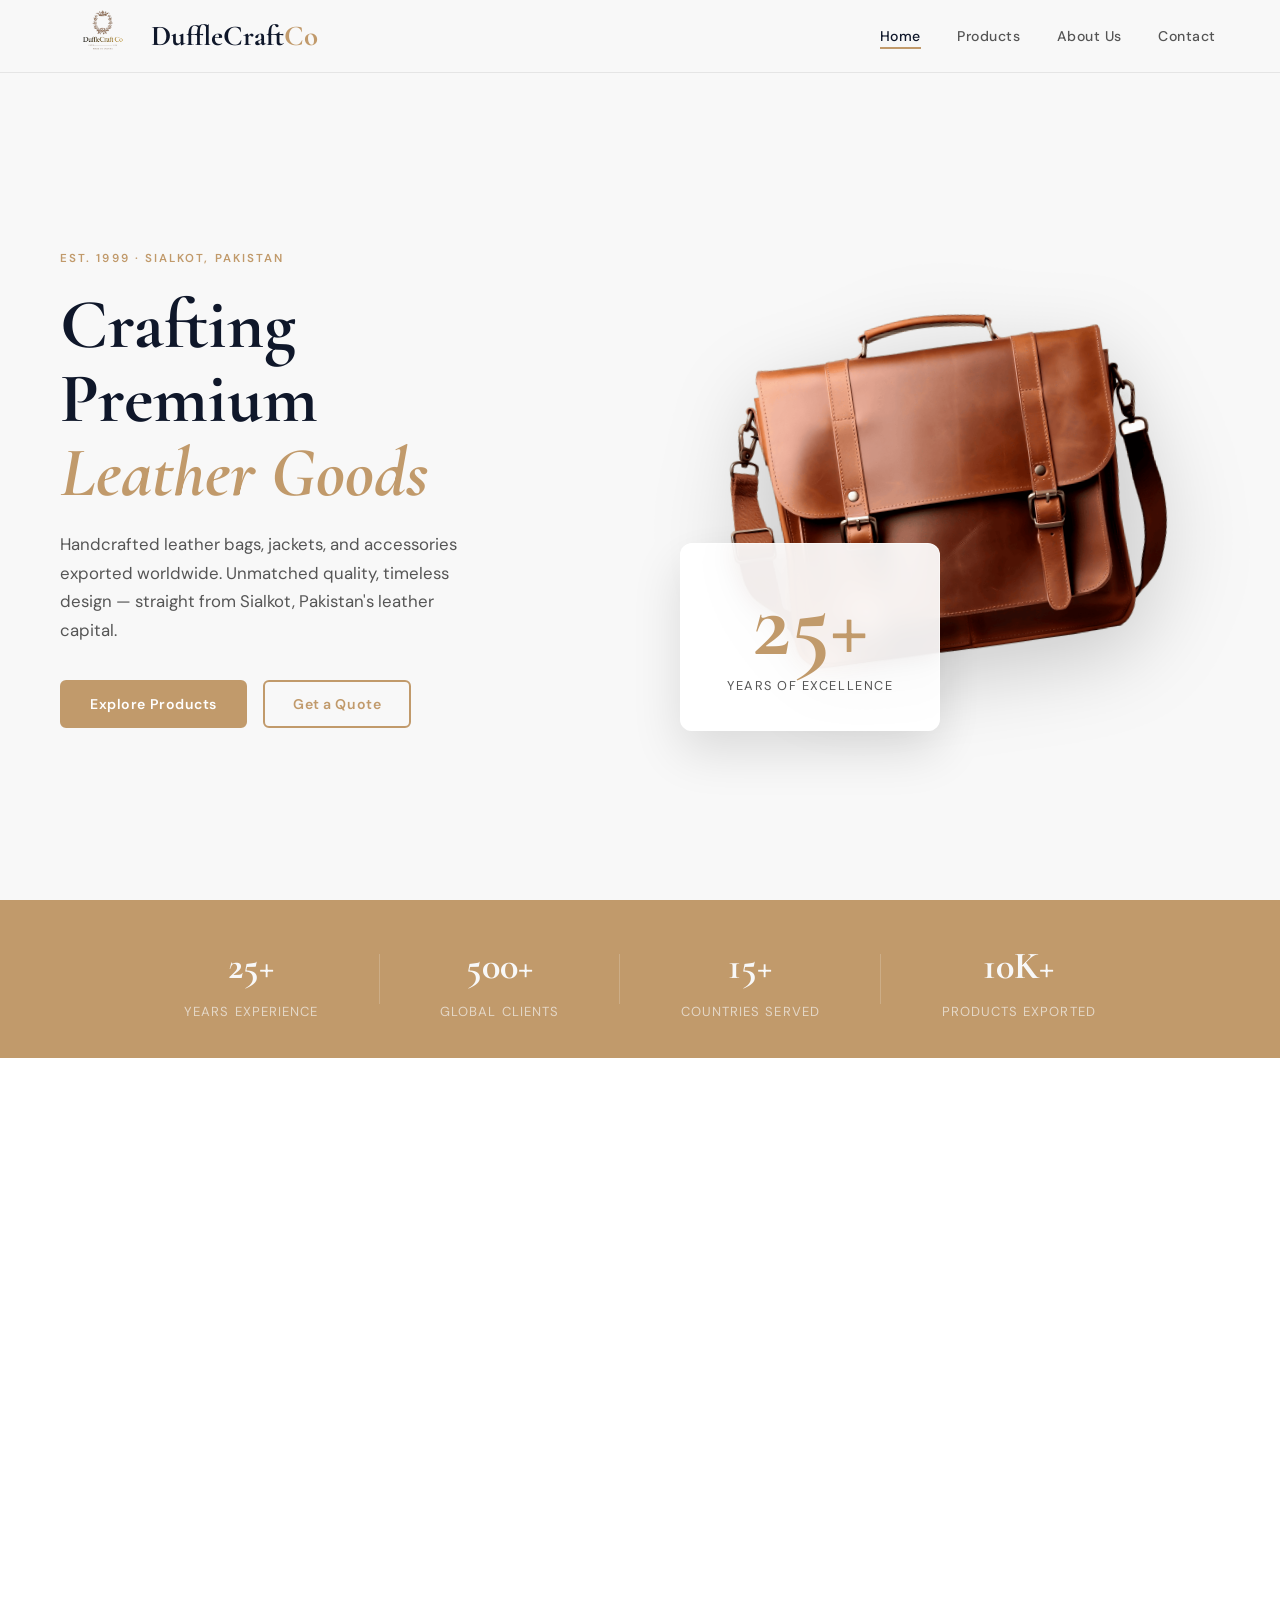
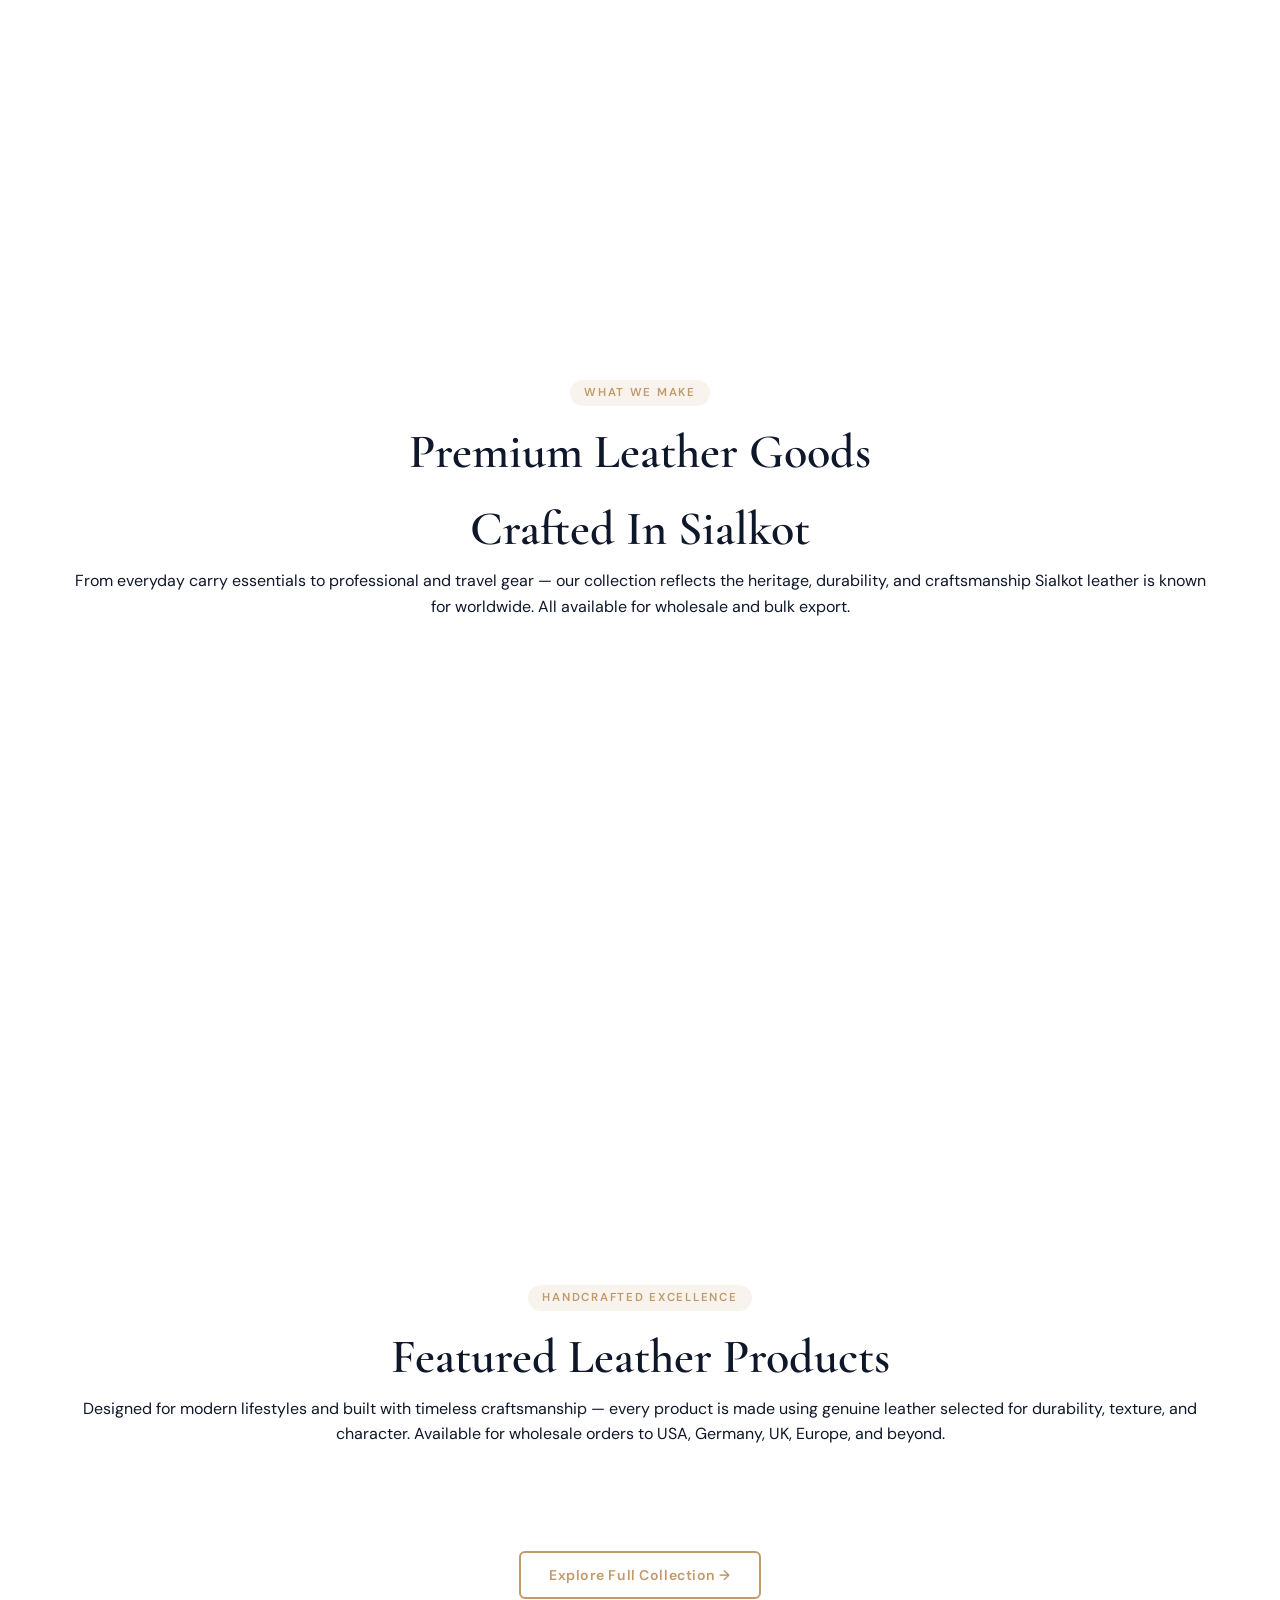
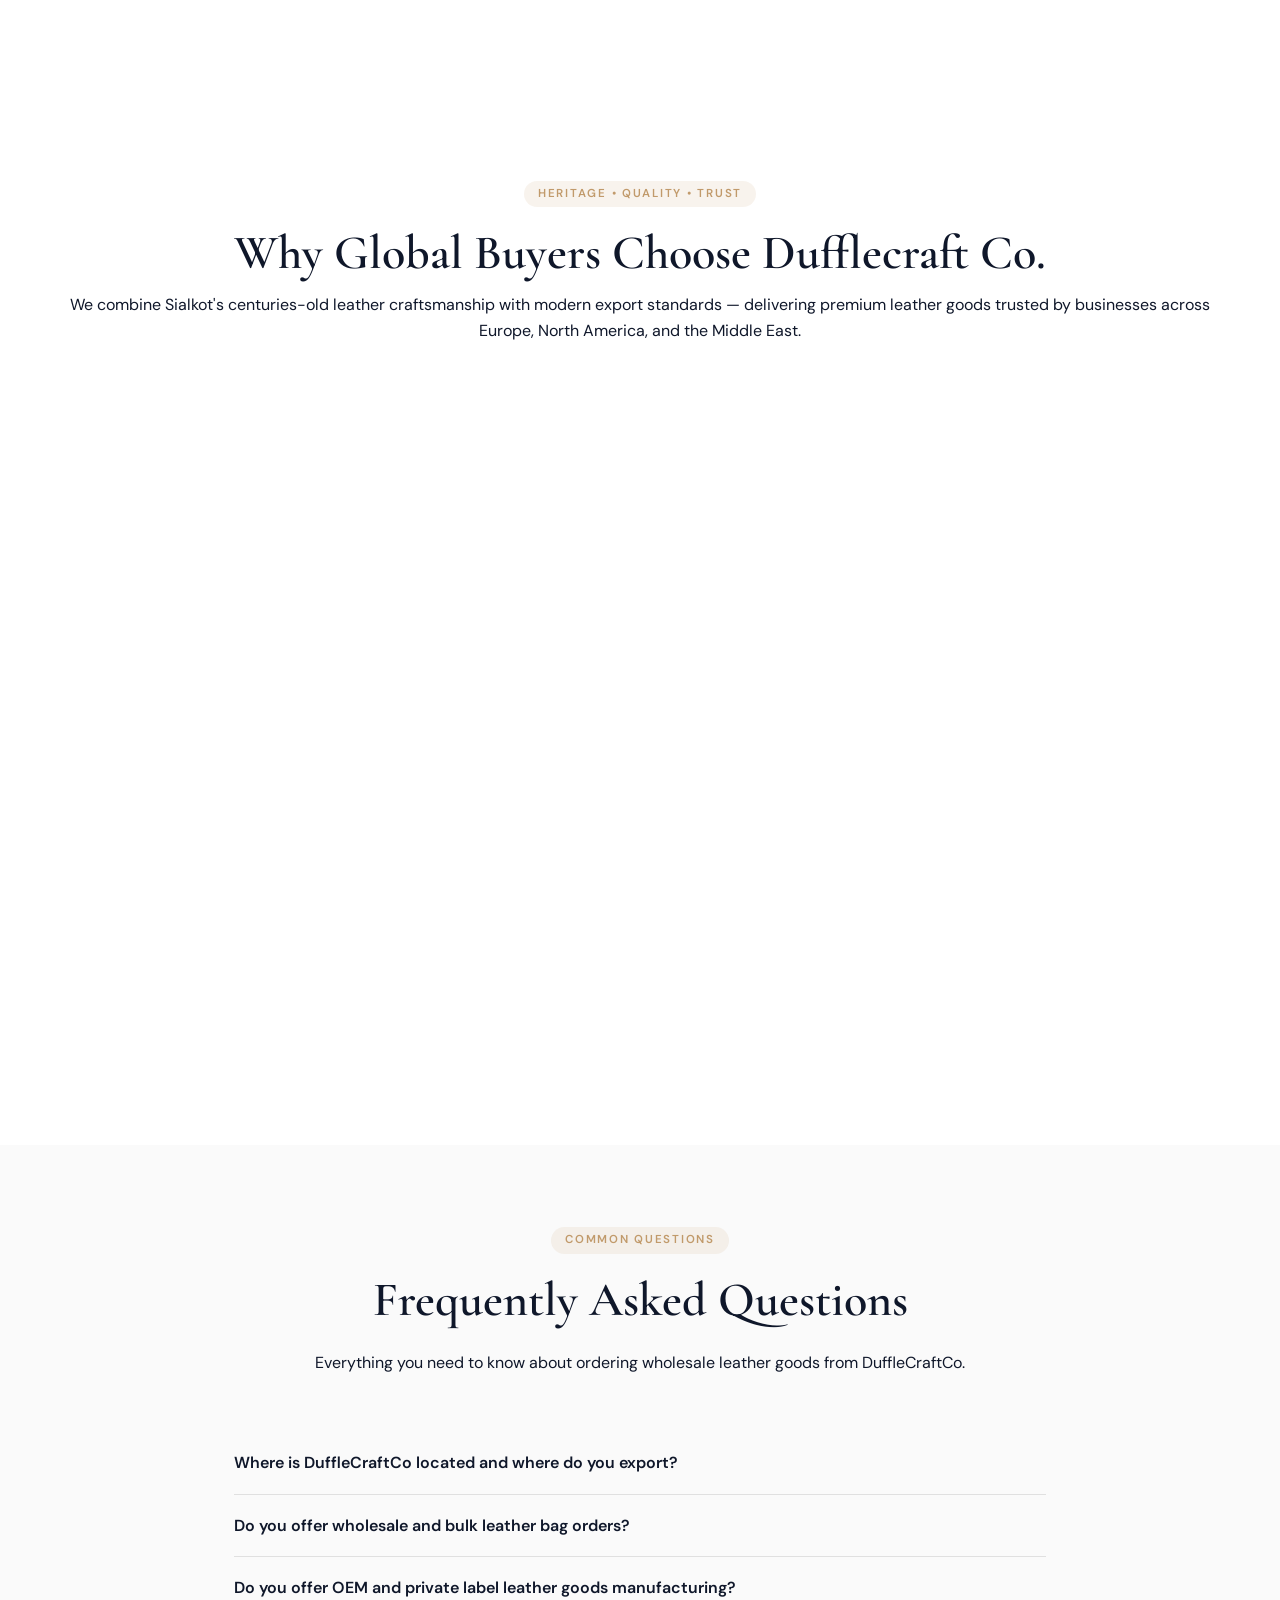
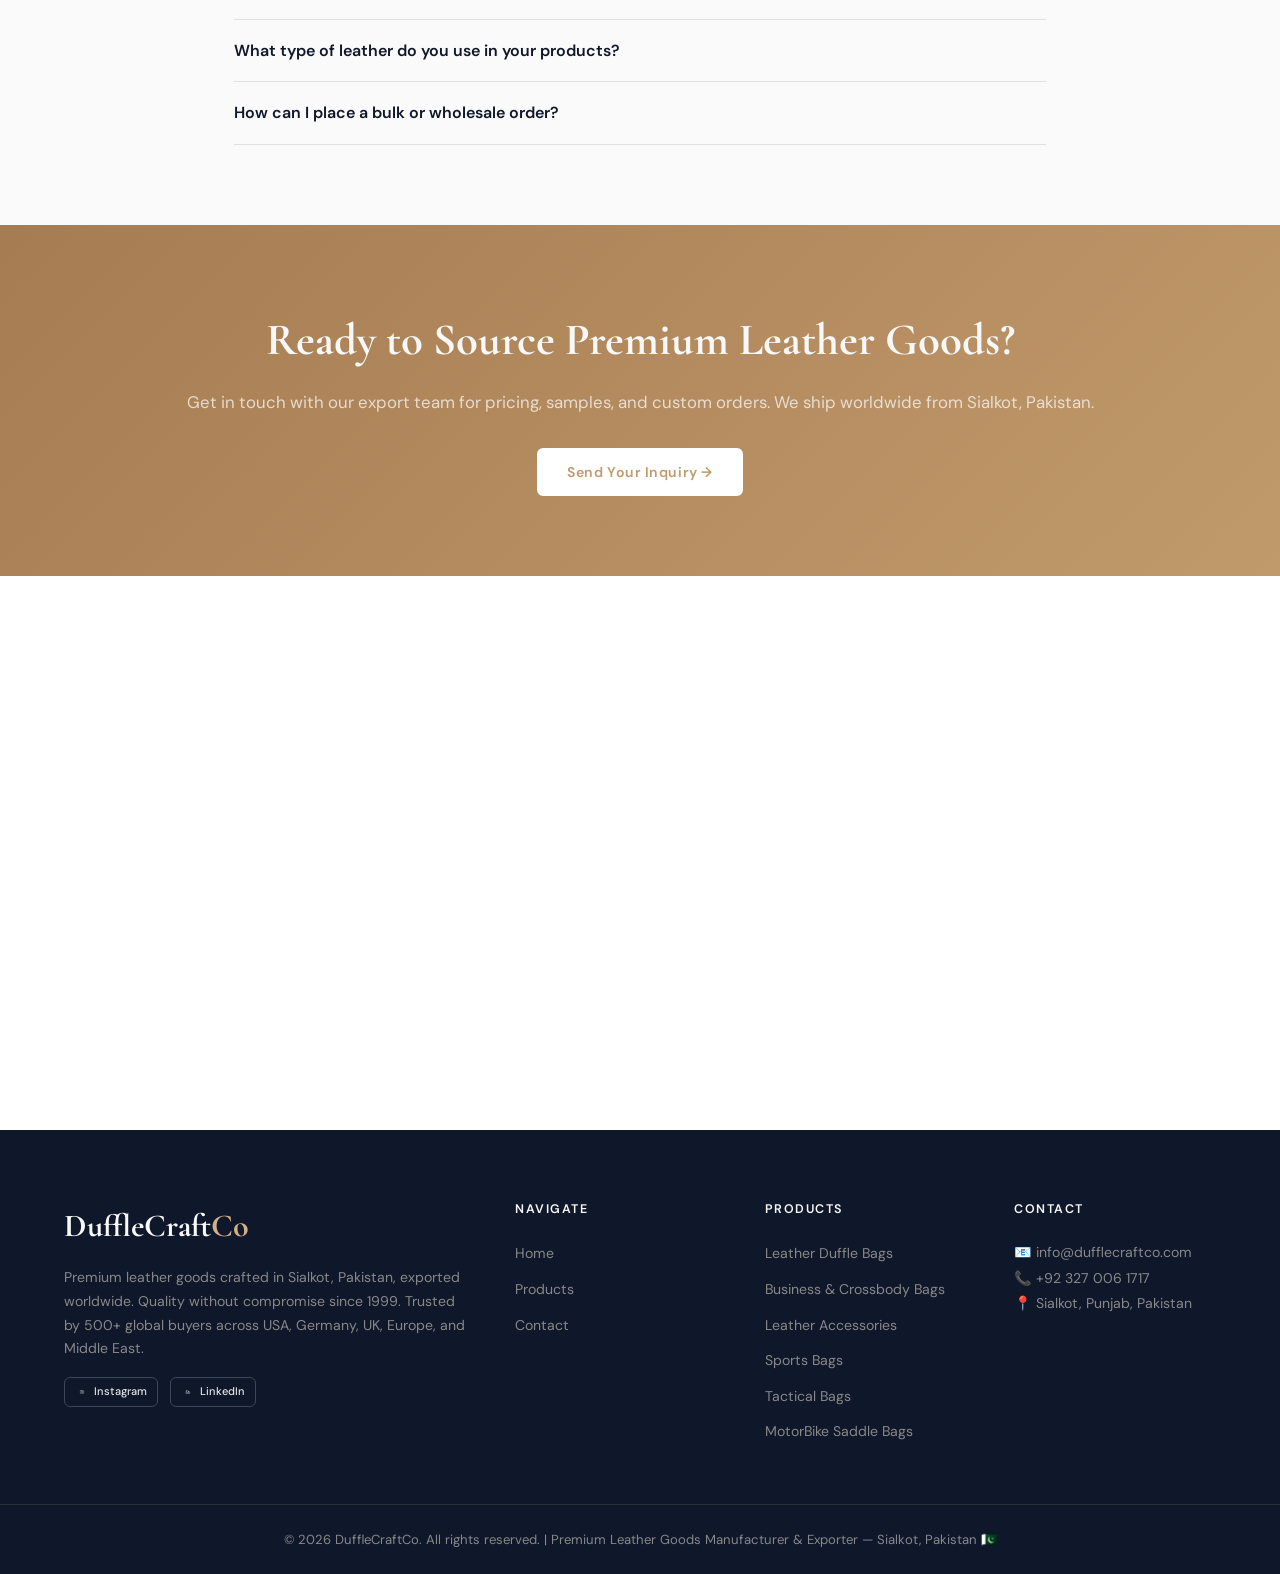
==== commit 460c2a08: "Initial commit" ====
--- a/index.html
+++ b/index.html
@@ -3,88 +3,445 @@
 <head>
   <meta charset="UTF-8">
   <meta name="viewport" content="width=device-width, initial-scale=1.0">
-  <title>DuffleCraftCo — Premium Leather Export from Pakistan</title>
-  <meta name="description" content="DuffleCraftCo — Premium handcrafted leather bags, jackets, and accessories exported worldwide from Sialkot, Pakistan. 25+ years of excellence.">
+
+  <!-- ═══════════════════════════════════════════════
+       PRIMARY SEO META TAGS
+  ═══════════════════════════════════════════════ -->
+  <title>DuffleCraftCo | Premium Leather Bags & Goods Manufacturer — Sialkot, Pakistan</title>
+  <meta name="description" content="DuffleCraftCo — Premium handcrafted leather bags, duffle bags, jackets & accessories. Wholesale manufacturer & exporter from Sialkot, Pakistan. Supplying retailers & brands in USA, Germany, UK, Europe & Middle East since 1999.">
+  <meta name="keywords" content="leather bags manufacturer Pakistan, leather duffle bags wholesale, Sialkot leather goods exporter, premium leather bags supplier, handcrafted leather bags, leather bags bulk order, OEM leather bags manufacturer, private label leather goods, leather bags USA, leather bags Germany, leather bags UK, leather goods Europe, genuine leather bags wholesale, leather bags manufacturer Sialkot, Pakistan leather exporter, wholesale leather bags, leather accessories manufacturer, custom leather bags, leather bags factory Pakistan, full grain leather bags, top grain leather bags, leather bags for retailers, leather goods importer, leather bags bulk supply, leather crossbody bags wholesale, leather sports bags manufacturer, leather tactical bags, leather motorcycle saddle bags, leather business bags wholesale, leather bags made in Pakistan, quality leather bags export, leather bags supplier Asia, affordable leather bags manufacturer, leather goods trade Pakistan">
+  <meta name="author" content="DuffleCraftCo">
+  <meta name="robots" content="index, follow, max-image-preview:large, max-snippet:-1, max-video-preview:-1">
+  <meta name="googlebot" content="index, follow">
+  <meta name="language" content="English">
+  <meta name="revisit-after" content="7 days">
+  <meta name="rating" content="general">
+  <meta name="category" content="Leather Goods Manufacturer, Wholesale Exporter">
+  <meta name="coverage" content="Worldwide">
+  <meta name="distribution" content="Global">
+  <meta name="target" content="wholesalers, retailers, importers, brands">
+  <link rel="canonical" href="https://www.dufflecraftco.com/">
+
+  <!-- ═══════════════════════════════════════════════
+       OPEN GRAPH (Facebook, LinkedIn, WhatsApp)
+  ═══════════════════════════════════════════════ -->
+  <meta property="og:type" content="website">
+  <meta property="og:site_name" content="DuffleCraftCo">
+  <meta property="og:title" content="DuffleCraftCo | Premium Leather Bags Manufacturer & Exporter — Sialkot, Pakistan">
+  <meta property="og:description" content="Wholesale leather bags, duffle bags, jackets & accessories handcrafted in Sialkot, Pakistan. Trusted by 500+ global clients across USA, Germany, UK & Europe. OEM & private label available.">
+  <meta property="og:url" content="https://www.dufflecraftco.com/">
+  <meta property="og:image" content="https://www.dufflecraftco.com/img/hero-img.webp">
+  <meta property="og:image:width" content="1200">
+  <meta property="og:image:height" content="630">
+  <meta property="og:image:alt" content="DuffleCraftCo Premium Leather Bags from Sialkot Pakistan">
+  <meta property="og:locale" content="en_US">
+  <meta property="og:locale:alternate" content="de_DE">
+  <meta property="og:locale:alternate" content="en_GB">
+  <meta property="og:locale:alternate" content="en_PK">
+
+  <!-- ═══════════════════════════════════════════════
+       TWITTER / X CARD
+  ═══════════════════════════════════════════════ -->
+  <meta name="twitter:card" content="summary_large_image">
+  <meta name="twitter:site" content="@dufflecraftco">
+  <meta name="twitter:creator" content="@dufflecraftco">
+  <meta name="twitter:title" content="DuffleCraftCo | Premium Leather Bags Manufacturer — Pakistan">
+  <meta name="twitter:description" content="Wholesale leather bags & goods handcrafted in Sialkot, Pakistan. 25+ years of excellence. Supplying retailers & brands worldwide.">
+  <meta name="twitter:image" content="https://www.dufflecraftco.com/img/hero-img.webp">
+  <meta name="twitter:image:alt" content="DuffleCraftCo Premium Leather Bags">
+
+  <!-- ═══════════════════════════════════════════════
+       GEO / LOCATION META (Local SEO)
+  ═══════════════════════════════════════════════ -->
+  <meta name="geo.region" content="PK-PB">
+  <meta name="geo.placename" content="Sialkot, Punjab, Pakistan">
+  <meta name="geo.position" content="32.4945;74.5229">
+  <meta name="ICBM" content="32.4945, 74.5229">
+
+  <!-- ═══════════════════════════════════════════════
+       HREFLANG — INTERNATIONAL SEO
+  ═══════════════════════════════════════════════ -->
+  <link rel="alternate" hreflang="en" href="https://www.dufflecraftco.com/">
+  <link rel="alternate" hreflang="en-US" href="https://www.dufflecraftco.com/">
+  <link rel="alternate" hreflang="en-GB" href="https://www.dufflecraftco.com/">
+  <link rel="alternate" hreflang="en-PK" href="https://www.dufflecraftco.com/">
+  <link rel="alternate" hreflang="de" href="https://www.dufflecraftco.com/">
+  <link rel="alternate" hreflang="x-default" href="https://www.dufflecraftco.com/">
+
+  <!-- ═══════════════════════════════════════════════
+       FAVICON & APPLE TOUCH
+  ═══════════════════════════════════════════════ -->
+  <link rel="icon" type="image/png" href="img/favicon.png?v=2">
+  <link rel="apple-touch-icon" href="img/favicon.png">
+  <meta name="theme-color" content="#1a1a1a">
+  <meta name="msapplication-TileColor" content="#1a1a1a">
+
+  <!-- ═══════════════════════════════════════════════
+       SCHEMA MARKUP — STRUCTURED DATA (GEO + SEO)
+  ═══════════════════════════════════════════════ -->
+
+  <!-- 1. Organization Schema -->
+  <script type="application/ld+json">
+  {
+    "@context": "https://schema.org",
+    "@type": "Organization",
+    "@id": "https://www.dufflecraftco.com/#organization",
+    "name": "DuffleCraftCo",
+    "legalName": "DuffleCraftCo",
+    "url": "https://www.dufflecraftco.com",
+    "logo": {
+      "@type": "ImageObject",
+      "url": "https://www.dufflecraftco.com/img/Logo.png",
+      "width": 200,
+      "height": 60
+    },
+    "image": "https://www.dufflecraftco.com/img/hero-img.webp",
+    "description": "DuffleCraftCo is a premium leather goods manufacturer and exporter based in Sialkot, Pakistan. We handcraft leather bags, duffle bags, jackets, and accessories for wholesale buyers, retailers, and private label brands worldwide.",
+    "foundingDate": "1999",
+    "foundingLocation": "Sialkot, Pakistan",
+    "numberOfEmployees": {
+      "@type": "QuantitativeValue",
+      "minValue": 50,
+      "maxValue": 200
+    },
+    "address": {
+      "@type": "PostalAddress",
+      "streetAddress": "Sialkot",
+      "addressLocality": "Sialkot",
+      "addressRegion": "Punjab",
+      "postalCode": "51310",
+      "addressCountry": "PK"
+    },
+    "contactPoint": [
+      {
+        "@type": "ContactPoint",
+        "telephone": "+92-327-006-1717",
+        "contactType": "sales",
+        "email": "info@dufflecraftco.com",
+        "availableLanguage": ["English", "Urdu"],
+        "areaServed": ["US", "DE", "GB", "PK", "AE", "SA", "AU", "CA", "FR", "NL", "IT", "ES"]
+      },
+      {
+        "@type": "ContactPoint",
+        "telephone": "+92-327-006-1717",
+        "contactType": "customer service",
+        "email": "info@dufflecraftco.com"
+      }
+    ],
+    "sameAs": [
+      "https://www.instagram.com/dufflecraft_co",
+      "https://www.linkedin.com/company/dufflecraft-co/"
+    ],
+    "areaServed": [
+      "United States", "Germany", "United Kingdom", "France", "Netherlands",
+      "Italy", "Spain", "Australia", "Canada", "UAE", "Saudi Arabia",
+      "Pakistan", "Turkey", "Belgium", "Sweden", "Denmark", "Norway"
+    ],
+    "knowsAbout": [
+      "Leather Bag Manufacturing",
+      "Leather Goods Export",
+      "OEM Leather Products",
+      "Private Label Manufacturing",
+      "Wholesale Leather Bags",
+      "Sialkot Leather Industry"
+    ],
+    "hasOfferCatalog": {
+      "@type": "OfferCatalog",
+      "name": "Leather Goods Collection",
+      "itemListElement": [
+        {"@type": "Offer", "itemOffered": {"@type": "Product", "name": "Leather Duffle Bags"}},
+        {"@type": "Offer", "itemOffered": {"@type": "Product", "name": "Leather Business Bags"}},
+        {"@type": "Offer", "itemOffered": {"@type": "Product", "name": "Leather Crossbody Bags"}},
+        {"@type": "Offer", "itemOffered": {"@type": "Product", "name": "Leather Sports Bags"}},
+        {"@type": "Offer", "itemOffered": {"@type": "Product", "name": "Leather Tactical Bags"}},
+        {"@type": "Offer", "itemOffered": {"@type": "Product", "name": "Motorcycle Saddle Bags"}},
+        {"@type": "Offer", "itemOffered": {"@type": "Product", "name": "Leather Accessories"}}
+      ]
+    }
+  }
+  </script>
+
+  <!-- 2. LocalBusiness Schema -->
+  <script type="application/ld+json">
+  {
+    "@context": "https://schema.org",
+    "@type": "LocalBusiness",
+    "@id": "https://www.dufflecraftco.com/#localbusiness",
+    "name": "DuffleCraftCo",
+    "image": "https://www.dufflecraftco.com/img/hero-img.webp",
+    "url": "https://www.dufflecraftco.com",
+    "telephone": "+92-327-006-1717",
+    "email": "info@dufflecraftco.com",
+    "priceRange": "$$",
+    "currenciesAccepted": "USD, EUR, GBP, PKR",
+    "paymentAccepted": "Bank Transfer, LC, Western Union",
+    "address": {
+      "@type": "PostalAddress",
+      "streetAddress": "Sialkot Industrial Area",
+      "addressLocality": "Sialkot",
+      "addressRegion": "Punjab",
+      "postalCode": "51310",
+      "addressCountry": "PK"
+    },
+    "geo": {
+      "@type": "GeoCoordinates",
+      "latitude": 32.4945,
+      "longitude": 74.5229
+    },
+    "openingHoursSpecification": [
+      {
+        "@type": "OpeningHoursSpecification",
+        "dayOfWeek": ["Monday","Tuesday","Wednesday","Thursday","Friday"],
+        "opens": "09:00",
+        "closes": "18:00"
+      },
+      {
+        "@type": "OpeningHoursSpecification",
+        "dayOfWeek": "Saturday",
+        "opens": "09:00",
+        "closes": "14:00"
+      }
+    ],
+    "description": "Premium leather bags manufacturer and exporter from Sialkot, Pakistan. Wholesale leather duffle bags, business bags, sports bags, and accessories for global buyers.",
+    "slogan": "Crafting Premium Leather Goods Since 1999"
+  }
+  </script>
+
+  <!-- 3. WebSite Schema (enables Google Sitelinks Search) -->
+  <script type="application/ld+json">
+  {
+    "@context": "https://schema.org",
+    "@type": "WebSite",
+    "@id": "https://www.dufflecraftco.com/#website",
+    "name": "DuffleCraftCo",
+    "url": "https://www.dufflecraftco.com",
+    "description": "Premium leather goods manufacturer and exporter from Sialkot, Pakistan",
+    "publisher": {
+      "@id": "https://www.dufflecraftco.com/#organization"
+    },
+    "potentialAction": {
+      "@type": "SearchAction",
+      "target": {
+        "@type": "EntryPoint",
+        "urlTemplate": "https://www.dufflecraftco.com/products.html?search={search_term_string}"
+      },
+      "query-input": "required name=search_term_string"
+    }
+  }
+  </script>
+
+  <!-- 4. WebPage Schema -->
+  <script type="application/ld+json">
+  {
+    "@context": "https://schema.org",
+    "@type": "WebPage",
+    "@id": "https://www.dufflecraftco.com/#webpage",
+    "url": "https://www.dufflecraftco.com/",
+    "name": "DuffleCraftCo | Premium Leather Bags Manufacturer & Exporter — Sialkot, Pakistan",
+    "isPartOf": {"@id": "https://www.dufflecraftco.com/#website"},
+    "about": {"@id": "https://www.dufflecraftco.com/#organization"},
+    "description": "Wholesale leather bags, duffle bags & accessories handcrafted in Sialkot Pakistan. Trusted by 500+ global clients. OEM & private label available.",
+    "breadcrumb": {
+      "@type": "BreadcrumbList",
+      "itemListElement": [
+        {
+          "@type": "ListItem",
+          "position": 1,
+          "name": "Home",
+          "item": "https://www.dufflecraftco.com/"
+        }
+      ]
+    },
+    "speakable": {
+      "@type": "SpeakableSpecification",
+      "cssSelector": [".hero-title", ".hero-sub", "h1", "h2"]
+    }
+  }
+  </script>
+
+  <!-- 5. FAQ Schema (GEO Optimized — AI pulls directly from this) -->
+  <script type="application/ld+json">
+  {
+    "@context": "https://schema.org",
+    "@type": "FAQPage",
+    "mainEntity": [
+      {
+        "@type": "Question",
+        "name": "Where is DuffleCraftCo located?",
+        "acceptedAnswer": {
+          "@type": "Answer",
+          "text": "DuffleCraftCo is based in Sialkot, Punjab, Pakistan — the world's leading city for leather goods manufacturing. We have been handcrafting and exporting premium leather bags and accessories since 1999."
+        }
+      },
+      {
+        "@type": "Question",
+        "name": "Does DuffleCraftCo offer wholesale leather bags?",
+        "acceptedAnswer": {
+          "@type": "Answer",
+          "text": "Yes. DuffleCraftCo specializes in wholesale and bulk orders for leather bags including duffle bags, business bags, crossbody bags, sports bags, and tactical bags. We supply wholesalers, retailers, and brands across USA, Germany, UK, Europe, and the Middle East."
+        }
+      },
+      {
+        "@type": "Question",
+        "name": "Does DuffleCraftCo offer OEM and private label manufacturing?",
+        "acceptedAnswer": {
+          "@type": "Answer",
+          "text": "Yes. We offer full OEM (Original Equipment Manufacturer) and private label manufacturing services. Brands and retailers can customize products with their own logo, design, hardware, and packaging."
+        }
+      },
+      {
+        "@type": "Question",
+        "name": "What type of leather does DuffleCraftCo use?",
+        "acceptedAnswer": {
+          "@type": "Answer",
+          "text": "DuffleCraftCo uses only full-grain and top-grain genuine leather — the highest quality grades available. Our leather is carefully selected for durability, texture, and natural character that improves with age."
+        }
+      },
+      {
+        "@type": "Question",
+        "name": "Which countries does DuffleCraftCo export to?",
+        "acceptedAnswer": {
+          "@type": "Answer",
+          "text": "DuffleCraftCo exports leather goods to 15+ countries including the United States, Germany, United Kingdom, France, Netherlands, Italy, Spain, Australia, Canada, UAE, Saudi Arabia, and more."
+        }
+      },
+      {
+        "@type": "Question",
+        "name": "How can I place a bulk order with DuffleCraftCo?",
+        "acceptedAnswer": {
+          "@type": "Answer",
+          "text": "You can place a bulk or wholesale order by contacting us at info@dufflecraftco.com or calling +92 327 006 1717. You can also use the inquiry form on our website. Our export team will respond within 24 hours with pricing, lead times, and sample details."
+        }
+      },
+      {
+        "@type": "Question",
+        "name": "What products does DuffleCraftCo manufacture?",
+        "acceptedAnswer": {
+          "@type": "Answer",
+          "text": "DuffleCraftCo manufactures a wide range of premium leather goods including leather duffle bags, leather business bags, leather crossbody bags, leather sports bags, leather tactical bags, motorcycle saddle bags, and leather accessories like wallets, belts, and cardholders."
+        }
+      },
+      {
+        "@type": "Question",
+        "name": "How long has DuffleCraftCo been in business?",
+        "acceptedAnswer": {
+          "@type": "Answer",
+          "text": "DuffleCraftCo has been crafting and exporting premium leather goods since 1999 — over 25 years of experience in leather manufacturing and global export from Sialkot, Pakistan."
+        }
+      }
+    ]
+  }
+  </script>
+
+  <!-- 6. BreadcrumbList Schema -->
+  <script type="application/ld+json">
+  {
+    "@context": "https://schema.org",
+    "@type": "BreadcrumbList",
+    "itemListElement": [
+      {
+        "@type": "ListItem",
+        "position": 1,
+        "name": "Home",
+        "item": "https://www.dufflecraftco.com/"
+      },
+      {
+        "@type": "ListItem",
+        "position": 2,
+        "name": "Products",
+        "item": "https://www.dufflecraftco.com/products.html"
+      },
+      {
+        "@type": "ListItem",
+        "position": 3,
+        "name": "Contact",
+        "item": "https://www.dufflecraftco.com/contact.html"
+      }
+    ]
+  }
+  </script>
+
+  <!-- ═══════════════════════════════════════════════
+       PRECONNECT & PERFORMANCE
+  ═══════════════════════════════════════════════ -->
   <link rel="preconnect" href="https://fonts.googleapis.com">
   <link rel="preconnect" href="https://fonts.gstatic.com" crossorigin>
+  <link rel="dns-prefetch" href="https://fonts.googleapis.com">
+  <link rel="dns-prefetch" href="https://cdnjs.cloudflare.com">
+  <link rel="preload" href="img/hero-img.webp" as="image">
   <link href="https://fonts.googleapis.com/css2?family=Cormorant+Garamond:ital,wght@0,400;0,600;0,700;1,400&family=DM+Sans:wght@300;400;500;600&display=swap" rel="stylesheet">
   <link rel="stylesheet" href="css/style.css">
+  <link rel="stylesheet" href="https://cdnjs.cloudflare.com/ajax/libs/font-awesome/6.5.2/css/all.min.css">
+
 </head>
-<body>
+<body itemscope itemtype="https://schema.org/WebPage">
 
 <!-- ════════ NAVBAR ════════ -->
-<nav class="navbar">
+<nav class="navbar" role="navigation" aria-label="Main navigation">
   <div class="nav-container">
-    <span class="nav-logo" onclick="location.href='index.html'">DuffleCraft<span>Co</span></span>
-    <button class="nav-toggle" id="navToggle" aria-label="Menu">
+    <a href="index.html" class="nav-logo" aria-label="DuffleCraftCo - Home">
+      <img src="img/Logo.png" alt="DuffleCraftCo — Premium Leather Goods Manufacturer Sialkot Pakistan" width="120" height="40" loading="eager">
+      <span>DuffleCraft<span class="highlight">Co</span></span>
+    </a>
+    <button class="nav-toggle" id="navToggle" aria-label="Toggle navigation menu" aria-expanded="false" aria-controls="navLinks">
       <span></span><span></span><span></span>
     </button>
-    <ul class="nav-links" id="navLinks">
-      <li><a href="index.html"    data-page="home"     class="active">Home</a></li>
-      <li><a href="products.html" data-page="products">Products</a></li>
-      <li><a href="index.html#about-section">About Us</a></li>
-      <li><a href="contact.html"  data-page="contact">Contact</a></li>
+    <ul class="nav-links" id="navLinks" role="menubar">
+      <li role="none"><a href="index.html"    data-page="home"     class="active" role="menuitem">Home</a></li>
+      <li role="none"><a href="products.html" data-page="products" role="menuitem">Products</a></li>
+      <li role="none"><a href="index.html#about-section" role="menuitem">About Us</a></li>
+      <li role="none"><a href="contact.html"  data-page="contact"  role="menuitem">Contact</a></li>
     </ul>
   </div>
 </nav>
 
 <!-- ════════ HERO ════════ -->
-<section class="hero">
+<section class="hero" aria-label="Hero — Premium Leather Bags Manufacturer Pakistan">
   <div class="hero-content">
     <span class="hero-tag">Est. 1999 · Sialkot, Pakistan</span>
     <h1 class="hero-title">Crafting Premium<br><em>Leather Goods</em></h1>
-    <p class="hero-sub">Handcrafted leather bags, jackets, and accessories exported worldwide. Unmatched quality, timeless design.</p>
+    <p class="hero-sub">Handcrafted leather bags, jackets, and accessories exported worldwide. Unmatched quality, timeless design — straight from Sialkot, Pakistan's leather capital.</p>
     <div class="hero-actions">
-      <button class="btn btn-primary" onclick="location.href='products.html'">Explore Products</button>
-      <button class="btn btn-outline" onclick="location.href='contact.html'">Get a Quote</button>
-    </div>
-  </div>
-<div class="hero-visual">
-
-  <img src="/img/hero-img.webp" alt="Leather Bag" class="hero-bg-image">
-
-  <div class="hero-badge">
-    <span class="badge-num">25+</span>
-    <span class="badge-label">Years of Excellence</span>
-  </div>
-
-</div>
- 
+      <button class="btn btn-primary" onclick="location.href='products.html'" aria-label="Explore our leather products collection">Explore Products</button>
+      <button class="btn btn-outline" onclick="location.href='contact.html'" aria-label="Get a wholesale quote">Get a Quote</button>
+    </div>
+  </div>
+  <div class="hero-visual">
+    <img src="/img/hero-img.webp" alt="Premium handcrafted leather duffle bag made in Sialkot Pakistan — DuffleCraftCo" class="hero-bg-image" width="600" height="500" loading="eager" fetchpriority="high">
+    <div class="hero-badge">
+      <span class="badge-num">25+</span>
+      <span class="badge-label">Years of Excellence</span>
+    </div>
+  </div>
 </section>
 
 <!-- ════════ STATS BAR ════════ -->
-<section class="stats-bar">
+<section class="stats-bar" aria-label="Company statistics">
   <div class="stats-container">
     <div class="stat-item"><h3>25+</h3><p>Years Experience</p></div>
-    <div class="stat-divider"></div>
+    <div class="stat-divider" aria-hidden="true"></div>
     <div class="stat-item"><h3>500+</h3><p>Global Clients</p></div>
-    <div class="stat-divider"></div>
+    <div class="stat-divider" aria-hidden="true"></div>
     <div class="stat-item"><h3>15+</h3><p>Countries Served</p></div>
-    <div class="stat-divider"></div>
+    <div class="stat-divider" aria-hidden="true"></div>
     <div class="stat-item"><h3>10K+</h3><p>Products Exported</p></div>
   </div>
 </section>
+
 <!-- ════════ ABOUT ════════ -->
-<section class="about" id="about-section">
+<section class="about" id="about-section" aria-labelledby="about-heading">
   <div class="section-container about-grid">
-
     <div class="about-text" data-reveal>
-
-      <span class="section-tag">
-        Dufflecraft Co. — Sialkot, Pakistan
-      </span>
-
-      <h2>
+      <span class="section-tag">Dufflecraft Co. — Sialkot, Pakistan</span>
+      <h2 id="about-heading">
         Where Centuries of Craft<br>
         Meet Modern Purpose.
       </h2>
-
       <p>
         Born in Sialkot. Trusted by the world. Dufflecraft Co. brings together
         Pakistan's finest leather tradition and the demands of a global
         marketplace — one handcrafted bag at a time.
       </p>
-
       <p>
         Dufflecraft Co. is a premium leather goods manufacturer and exporter
         based in Sialkot, Pakistan — the city that has defined the world's
@@ -93,297 +450,260 @@
         wholesalers, and brands across Germany, the United Kingdom,
         the United States, Europe, and the Middle East.
       </p>
-
       <p>
         We are more than a supplier. We are guardians of a craft passed
         down through generations — bringing irreplaceable human skill
         to every product that leaves our workshop.
       </p>
-
-      <button class="btn btn-primary"
-              onclick="location.href='contact.html'">
+      <button class="btn btn-primary" onclick="location.href='contact.html'" aria-label="Request a wholesale quote from DuffleCraftCo">
         Request Wholesale Quote →
       </button>
-
-    </div>
-
+    </div>
     <div class="about-visual" data-reveal>
-
       <div class="about-img-wrap">
-
         <div class="about-img-placeholder">
           <div class="craft-icon">
             <img src="img/hero-product.png"
-                 alt="Premium leather bags handcrafted in Sialkot"
+                 alt="Premium leather bags handcrafted in Sialkot Pakistan by skilled artisans — DuffleCraftCo"
+                 width="500" height="500"
+                 loading="lazy"
                  onerror="this.src='img/placeholder.svg'">
           </div>
         </div>
-
         <div class="about-float-card">
-          <span class="float-icon">🌍</span>
+          <span class="float-icon" aria-hidden="true">🌍</span>
           <div>
             <strong>20+ Countries</strong>
             <span>Global Export Reach</span>
           </div>
         </div>
-
-      </div>
-
-    </div>
-
-  </div>
-</section>
-
+      </div>
+    </div>
+  </div>
+</section>
 
 <!-- ════════ CATEGORIES ════════ -->
-<section class="categories">
+<section class="categories" aria-labelledby="categories-heading">
   <div class="section-container">
-
     <div class="section-header">
       <span class="section-tag">What We Make</span>
-
-      <h2>
+      <h2 id="categories-heading">
         Premium Leather Goods<br>
         Crafted In Sialkot
       </h2>
-
       <p class="section-description">
         From everyday carry essentials to professional and travel gear —
         our collection reflects the heritage, durability, and craftsmanship
-        Sialkot leather is known for worldwide.
+        Sialkot leather is known for worldwide. All available for wholesale and bulk export.
       </p>
     </div>
-
-    <div class="cat-grid" id="home-cat-grid">
+    <div class="cat-grid" id="home-cat-grid" role="list">
       <!-- Rendered by JS -->
     </div>
-
-  </div>
-</section>
-
+  </div>
+</section>
 
 <!-- ════════ FEATURED PRODUCTS ════════ -->
-<section class="featured-section">
+<section class="featured-section" aria-labelledby="featured-heading">
   <div class="section-container">
-
     <div class="section-header">
-
-      <span class="section-tag">
-        Handcrafted Excellence
-      </span>
-
-      <h2>
-        Featured Leather Products
-      </h2>
-
+      <span class="section-tag">Handcrafted Excellence</span>
+      <h2 id="featured-heading">Featured Leather Products</h2>
       <p class="section-description">
         Designed for modern lifestyles and built with timeless craftsmanship —
         every product is made using genuine leather selected for durability,
-        texture, and character.
+        texture, and character. Available for wholesale orders to USA, Germany, UK, Europe, and beyond.
       </p>
-
-    </div>
-
-    <div class="products-grid" id="home-featured-grid">
+    </div>
+    <div class="products-grid" id="home-featured-grid" role="list">
       <!-- Rendered by JS -->
     </div>
-
     <div class="section-cta">
-      <button class="btn btn-outline"
-              onclick="location.href='products.html'">
+      <button class="btn btn-outline" onclick="location.href='products.html'" aria-label="Browse our full leather goods collection">
         Explore Full Collection →
       </button>
     </div>
-
-  </div>
-</section>
-
+  </div>
+</section>
 
 <!-- ════════ WHY CHOOSE US ════════ -->
-<section class="why-us">
+<section class="why-us" aria-labelledby="why-us-heading">
   <div class="section-container">
-
     <div class="section-header">
-
-      <span class="section-tag">
-        Heritage • Quality • Trust
-      </span>
-
-      <h2>
-        Why Global Buyers Choose Dufflecraft Co.
-      </h2>
-
+      <span class="section-tag">Heritage • Quality • Trust</span>
+      <h2 id="why-us-heading">Why Global Buyers Choose Dufflecraft Co.</h2>
       <p class="section-description">
         We combine Sialkot's centuries-old leather craftsmanship with
         modern export standards — delivering premium leather goods
         trusted by businesses across Europe, North America,
         and the Middle East.
       </p>
-
-    </div>
-
+    </div>
     <div class="features-grid">
-
       <div class="feature-card" data-reveal>
-        <div class="feature-icon">🧵</div>
-
+        <div class="feature-icon" aria-hidden="true">🧵</div>
         <h3>Rooted In Heritage</h3>
-
         <p>
           Our artisans come from multi-generational leatherworking families
-          in Sialkot — globally recognised for premium leather craftsmanship.
+          in Sialkot — globally recognised for premium leather craftsmanship
+          supplying top brands across USA, Europe, and the Middle East.
         </p>
       </div>
-
-
       <div class="feature-card" data-reveal>
-        <div class="feature-icon">⭐</div>
-
+        <div class="feature-icon" aria-hidden="true">⭐</div>
         <h3>Premium Genuine Leather</h3>
-
         <p>
           We use only full-grain and top-grain genuine leather selected
-          for durability, texture, and character that improves with age.
+          for durability, texture, and character that improves with age —
+          the same quality trusted by global leather goods buyers.
         </p>
       </div>
-
-
       <div class="feature-card" data-reveal>
-        <div class="feature-icon">🔨</div>
-
+        <div class="feature-icon" aria-hidden="true">🔨</div>
         <h3>Master Craftsmanship</h3>
-
         <p>
           Hand-stitched, hand-finished, and carefully inspected by skilled
-          craftsmen whose expertise has been refined over decades.
+          craftsmen whose expertise has been refined over decades in
+          Sialkot's world-renowned leather manufacturing district.
         </p>
       </div>
-
-
       <div class="feature-card" data-reveal>
-        <div class="feature-icon">🌍</div>
-
+        <div class="feature-icon" aria-hidden="true">🌍</div>
         <h3>Global Export Expertise</h3>
-
         <p>
           Trusted export partnerships across Germany, the UK, the USA,
-          Europe, and the Middle East with reliable logistics and compliance.
+          Europe, and the Middle East with reliable logistics, compliance,
+          and documentation for smooth international trade.
         </p>
       </div>
-
-
       <div class="feature-card" data-reveal>
-        <div class="feature-icon">🎨</div>
-
+        <div class="feature-icon" aria-hidden="true">🎨</div>
         <h3>OEM & Private Label</h3>
-
         <p>
           Custom manufacturing solutions for wholesalers, retailers,
           and brands looking for premium leather products under
-          their own label.
+          their own label — from concept to delivery.
         </p>
       </div>
-
-
       <div class="feature-card" data-reveal>
-        <div class="feature-icon">🤝</div>
-
+        <div class="feature-icon" aria-hidden="true">🤝</div>
         <h3>Built On Trust</h3>
-
         <p>
           Our clients return because we deliver consistent quality,
           transparent communication, and on-time production —
-          every order, every time.
+          every order, every time. 500+ satisfied global buyers.
         </p>
       </div>
-
-    </div>
-
-  </div>
-</section>
+    </div>
+  </div>
+</section>
+
+<!-- ════════ FAQ SECTION (GEO + SEO) ════════ -->
+<section class="faq-section" aria-labelledby="faq-heading" style="padding: 80px 0; background: #fafafa;">
+  <div class="section-container" style="max-width: 860px; margin: 0 auto; padding: 0 24px;">
+    <div class="section-header">
+      <span class="section-tag">Common Questions</span>
+      <h2 id="faq-heading" style="margin-bottom: 12px;">Frequently Asked Questions</h2>
+      <p class="section-description">Everything you need to know about ordering wholesale leather goods from DuffleCraftCo.</p>
+    </div>
+    <div class="faq-list" style="margin-top: 40px;">
+
+      <details style="border-bottom: 1px solid #e0e0e0; padding: 18px 0;" itemscope itemprop="mainEntity" itemtype="https://schema.org/Question">
+        <summary style="font-weight: 600; cursor: pointer; font-size: 1rem; list-style: none;" itemprop="name">Where is DuffleCraftCo located and where do you export?</summary>
+        <div style="margin-top: 12px; color: #555; line-height: 1.7;" itemscope itemprop="acceptedAnswer" itemtype="https://schema.org/Answer">
+          <p itemprop="text">DuffleCraftCo is based in Sialkot, Punjab, Pakistan — the world's leather manufacturing capital. We export premium leather bags and accessories to 15+ countries including USA, Germany, UK, France, Netherlands, UAE, Saudi Arabia, Australia, and Canada.</p>
+        </div>
+      </details>
+
+      <details style="border-bottom: 1px solid #e0e0e0; padding: 18px 0;" itemscope itemprop="mainEntity" itemtype="https://schema.org/Question">
+        <summary style="font-weight: 600; cursor: pointer; font-size: 1rem; list-style: none;" itemprop="name">Do you offer wholesale and bulk leather bag orders?</summary>
+        <div style="margin-top: 12px; color: #555; line-height: 1.7;" itemscope itemprop="acceptedAnswer" itemtype="https://schema.org/Answer">
+          <p itemprop="text">Yes. We specialize in wholesale and bulk leather bag orders for retailers, distributors, and brands worldwide. We supply leather duffle bags, business bags, crossbody bags, sports bags, tactical bags, and accessories in large quantities with competitive pricing.</p>
+        </div>
+      </details>
+
+      <details style="border-bottom: 1px solid #e0e0e0; padding: 18px 0;" itemscope itemprop="mainEntity" itemtype="https://schema.org/Question">
+        <summary style="font-weight: 600; cursor: pointer; font-size: 1rem; list-style: none;" itemprop="name">Do you offer OEM and private label leather goods manufacturing?</summary>
+        <div style="margin-top: 12px; color: #555; line-height: 1.7;" itemscope itemprop="acceptedAnswer" itemtype="https://schema.org/Answer">
+          <p itemprop="text">Yes. DuffleCraftCo offers complete OEM and private label manufacturing. You can fully customize products with your brand logo, custom designs, hardware finishes, colors, and packaging. We handle the full production process from design to delivery.</p>
+        </div>
+      </details>
+
+      <details style="border-bottom: 1px solid #e0e0e0; padding: 18px 0;" itemscope itemprop="mainEntity" itemtype="https://schema.org/Question">
+        <summary style="font-weight: 600; cursor: pointer; font-size: 1rem; list-style: none;" itemprop="name">What type of leather do you use in your products?</summary>
+        <div style="margin-top: 12px; color: #555; line-height: 1.7;" itemscope itemprop="acceptedAnswer" itemtype="https://schema.org/Answer">
+          <p itemprop="text">We use only full-grain and top-grain genuine leather — the highest quality grades available. Our leather is sourced and selected specifically for durability, texture, and natural character that develops beautifully with age and use.</p>
+        </div>
+      </details>
+
+      <details style="border-bottom: 1px solid #e0e0e0; padding: 18px 0;" itemscope itemprop="mainEntity" itemtype="https://schema.org/Question">
+        <summary style="font-weight: 600; cursor: pointer; font-size: 1rem; list-style: none;" itemprop="name">How can I place a bulk or wholesale order?</summary>
+        <div style="margin-top: 12px; color: #555; line-height: 1.7;" itemscope itemprop="acceptedAnswer" itemtype="https://schema.org/Answer">
+          <p itemprop="text">Simply contact us at info@dufflecraftco.com or call +92 327 006 1717. You can also fill out the inquiry form on our website. Our export team responds within 24 hours with pricing, minimum order quantities, lead times, and sample availability.</p>
+        </div>
+      </details>
+
+    </div>
+  </div>
+</section>
+
 <!-- ════════ CTA BANNER ════════ -->
-<section class="cta-banner">
+<section class="cta-banner" aria-label="Call to action — Request wholesale quote">
   <div class="cta-content">
     <h2>Ready to Source Premium Leather Goods?</h2>
-    <p>Get in touch with our export team for pricing, samples, and custom orders.</p>
-    <button class="btn btn-light" onclick="location.href='contact.html'">Send Your Inquiry →</button>
+    <p>Get in touch with our export team for pricing, samples, and custom orders. We ship worldwide from Sialkot, Pakistan.</p>
+    <button class="btn btn-light" onclick="location.href='contact.html'" aria-label="Send your wholesale inquiry to DuffleCraftCo">Send Your Inquiry →</button>
   </div>
 </section>
 
 <!-- ════════ CONTACT STRIP ════════ -->
-<section class="contact-strip">
+<section class="contact-strip" aria-labelledby="contact-heading">
   <div class="section-container contact-grid">
     <div class="contact-info" data-reveal>
       <span class="section-tag">Get In Touch</span>
-      <h2>Let's Work Together</h2>
-      <p>Whether you're placing a bulk order, requesting samples, or exploring a partnership — we're here to help.</p>
+      <h2 id="contact-heading">Let's Work Together</h2>
+      <p>Whether you're placing a bulk order, requesting samples, or exploring a partnership — we're here to help. We serve wholesale buyers, retailers, and brands globally.</p>
       <div class="contact-details">
-        <div class="contact-item"><span>📧</span><a href="mailto:info@dufflecraftco.com">info@dufflecraftco.com</a></div>
-        <div class="contact-item"><span>📞</span><a href="tel:+923270061717">+92 327 006 1717</a></div>
-        <div class="contact-item"><span>📍</span><span>Sialkot, Punjab, Pakistan</span></div>
-      </div>
-    </div>
-    <form 
-  class="contact-form"
-  action="https://forminit.com/f/f3ot2a2ymly"
-  method="POST"
-  data-reveal
->
-  <div class="form-row">
-    <input
-      type="text"
-      name="fi-sender-fullName"
-      placeholder="Your Name *"
-      required
+        <div class="contact-item"><span aria-hidden="true">📧</span><a href="mailto:info@dufflecraftco.com" aria-label="Email DuffleCraftCo">info@dufflecraftco.com</a></div>
+        <div class="contact-item"><span aria-hidden="true">📞</span><a href="tel:+923270061717" aria-label="Call DuffleCraftCo">+92 327 006 1717</a></div>
+        <div class="contact-item"><span aria-hidden="true">📍</span><span>Sialkot, Punjab, Pakistan</span></div>
+      </div>
+    </div>
+    <form
+      class="contact-form"
+      action="https://forminit.com/f/f3ot2a2ymly"
+      method="POST"
+      data-reveal
+      aria-label="Wholesale inquiry form"
     >
-
-    <input
-      type="email"
-      name="fi-sender-email"
-      placeholder="Email Address *"
-      required
-    >
-  </div>
-
-  <input
-    type="tel"
-    name="fi-sender-phone"
-    placeholder="+923001234567"
-  >
-
-  <textarea
-    name="fi-text-message"
-    rows="4"
-    placeholder="Your message or inquiry..."
-    required
-  ></textarea>
-
-  <button type="submit" class="btn btn-primary btn-full">
-    Send Inquiry →
-  </button>
-</form>
-  </div>
-</section>
-
+      <div class="form-row">
+        <input type="text" name="fi-sender-fullName" placeholder="Your Name *" required aria-label="Your full name" autocomplete="name">
+        <input type="email" name="fi-sender-email" placeholder="Email Address *" required aria-label="Your email address" autocomplete="email">
+      </div>
+      <input type="tel" name="fi-sender-phone" placeholder="+923001234567" aria-label="Your phone number" autocomplete="tel">
+      <textarea name="fi-text-message" rows="4" placeholder="Your message or inquiry..." required aria-label="Your inquiry message"></textarea>
+      <button type="submit" class="btn btn-primary btn-full" aria-label="Submit wholesale inquiry">Send Inquiry →</button>
+    </form>
+  </div>
+</section>
 
 <!-- ════════ FOOTER ════════ -->
-<footer class="footer">
+<footer class="footer" role="contentinfo" itemscope itemtype="https://schema.org/WPFooter">
   <div class="footer-inner">
     <div class="footer-brand">
-      <span class="footer-logo" onclick="location.href='index.html'">DuffleCraft<span>Co</span></span>
-      <p>Premium leather goods crafted in Pakistan, exported worldwide. Quality without compromise since 1999.</p>
-      <!-- Social Media Icons -->
+      <span class="footer-logo" onclick="location.href='index.html'" role="link" tabindex="0" aria-label="DuffleCraftCo homepage">DuffleCraft<span>Co</span></span>
+      <p>Premium leather goods crafted in Sialkot, Pakistan, exported worldwide. Quality without compromise since 1999. Trusted by 500+ global buyers across USA, Germany, UK, Europe, and Middle East.</p>
       <div class="footer-social">
-        <a href="https://www.instagram.com/dufflecraft_co?igsh=MXVzbTNweWoxc2szZA%3D%3D&utm_source=qr" target="_blank" rel="noopener noreferrer" aria-label="Instagram">
-          <svg xmlns="http://www.w3.org/2000/svg" width="18" height="18" viewBox="0 0 24 24" fill="none" stroke="currentColor" stroke-width="2" stroke-linecap="round" stroke-linejoin="round">
+        <a href="https://www.instagram.com/dufflecraft_co?igsh=MXVzbTNweWoxc2szZA%3D%3D&utm_source=qr" target="_blank" rel="noopener noreferrer" aria-label="DuffleCraftCo on Instagram">
+          <svg xmlns="http://www.w3.org/2000/svg" width="18" height="18" viewBox="0 0 24 24" fill="none" stroke="currentColor" stroke-width="2" stroke-linecap="round" stroke-linejoin="round" aria-hidden="true">
             <rect x="2" y="2" width="20" height="20" rx="5" ry="5"/>
             <circle cx="12" cy="12" r="4"/>
             <circle cx="17.5" cy="6.5" r="0.5" fill="currentColor" stroke="none"/>
           </svg>
           Instagram
         </a>
-        <a href="https://www.linkedin.com/company/dufflecraft-co/" target="_blank" rel="noopener noreferrer" aria-label="LinkedIn">
-          <svg xmlns="http://www.w3.org/2000/svg" width="18" height="18" viewBox="0 0 24 24" fill="none" stroke="currentColor" stroke-width="2" stroke-linecap="round" stroke-linejoin="round">
+        <a href="https://www.linkedin.com/company/dufflecraft-co/" target="_blank" rel="noopener noreferrer" aria-label="DuffleCraftCo on LinkedIn">
+          <svg xmlns="http://www.w3.org/2000/svg" width="18" height="18" viewBox="0 0 24 24" fill="none" stroke="currentColor" stroke-width="2" stroke-linecap="round" stroke-linejoin="round" aria-hidden="true">
             <path d="M16 8a6 6 0 0 1 6 6v7h-4v-7a2 2 0 0 0-2-2 2 2 0 0 0-2 2v7h-4v-7a6 6 0 0 1 6-6z"/>
             <rect x="2" y="9" width="4" height="12"/>
             <circle cx="4" cy="4" r="2"/>
@@ -404,34 +724,38 @@
       <h4>Products</h4>
       <ul>
         <li><a href="products.html?category=leather-duffle-bags">Leather Duffle Bags</a></li>
-        <li><a href="products.html?category=bags">Business & Crossbody Bags</a></li>
-        <li><a href="products.html?category=accessories">Accessories</a></li>
+        <li><a href="products.html?category=bags">Business &amp; Crossbody Bags</a></li>
+        <li><a href="products.html?category=accessories">Leather Accessories</a></li>
         <li><a href="products.html?category=sports-bags">Sports Bags</a></li>
         <li><a href="products.html?category=tactical-bags">Tactical Bags</a></li>
-        <li><a href="products.html?category=bike-saddle-bags">Bike Saddle Bags</a></li>
+        <li><a href="products.html?category=bike-saddle-bags">MotorBike Saddle Bags</a></li>
       </ul>
     </div>
     <div class="footer-col">
       <h4>Contact</h4>
-      <p>📧 info@dufflecraftco.com</p>
-      <p>📞 +92 327 006 1717</p>
-      <p>📍 Sialkot, Pakistan</p>
+      <p>📧 <a href="mailto:info@dufflecraftco.com">info@dufflecraftco.com</a></p>
+      <p>📞 <a href="tel:+923270061717">+92 327 006 1717</a></p>
+      <p>📍 Sialkot, Punjab, Pakistan</p>
     </div>
   </div>
   <div class="footer-bottom">
-    <p>© 2026 DuffleCraftCo. All rights reserved. | Handcrafted with pride in Pakistan 🇵🇰</p>
+    <p>© 2026 DuffleCraftCo. All rights reserved. | Premium Leather Goods Manufacturer &amp; Exporter — Sialkot, Pakistan 🇵🇰</p>
   </div>
 </footer>
+
 <!-- LIGHTBOX -->
-<div id="lightbox" class="lightbox-backdrop" onclick="closeLightbox()" aria-modal="true" role="dialog">
+<div id="lightbox" class="lightbox-backdrop" onclick="closeLightbox()" aria-modal="true" role="dialog" aria-label="Product image viewer">
   <div class="lightbox-box" onclick="event.stopPropagation()">
     <img id="lightbox-img" src="" alt="">
     <div class="lightbox-footer">
       <span id="lightbox-title"></span>
-      <button class="lightbox-close" onclick="closeLightbox()">Close ✕</button>
+      <button class="lightbox-close" onclick="closeLightbox()" aria-label="Close image viewer">Close ✕</button>
     </div>
   </div>
 </div>
+
+<script src="https://unpkg.com/lucide@latest"></script>
 <script src="js/main.js"></script>
+
 </body>
 </html>
--- a/css/style.css
+++ b/css/style.css
@@ -104,7 +104,22 @@
 .btn-full { width: 100%; justify-content: center; }
 .btn-link { color: var(--brown); font-size: 0.85rem; font-weight: 600; letter-spacing: 0.03em; transition: color var(--transition); }
 .btn-link:hover { color: var(--brown-dark); }
-
+.cat-icon {
+  width: 54px;
+  height: 54px;
+  display: flex;
+  align-items: center;
+  justify-content: center;
+  border: 1px solid rgba(0,0,0,0.08);
+  border-radius: 14px;
+  margin-bottom: 12px;
+}
+
+.cat-icon svg {
+  width: 22px;
+  height: 22px;
+  stroke: var(--brown);
+}
 /* ─── ALERT / FLASH ─────────────────────────────────── */
 .alert {
   display: flex;
@@ -143,8 +158,28 @@
   align-items: center;
   justify-content: space-between;
 }
-.nav-logo { font-family: var(--font-display); font-size: 1.8rem; font-weight: 700; color: var(--charcoal); cursor: pointer; }
-.nav-logo span { color: var(--brown); }
+.nav-logo {
+  display: flex;
+  align-items: center;
+  gap: 12px;
+}
+
+.nav-logo img {
+  height: 65px;
+  width: auto;
+  object-fit: contain;
+}
+
+.nav-logo > span {
+  font-family: var(--font-display);
+  font-size: 1.8rem;
+  font-weight: 700;
+  color: var(--charcoal);
+}
+
+.nav-logo .highlight {
+  color: var(--brown);
+}
 .nav-links { display: flex; align-items: center; gap: 36px; }
 .nav-links a {
   font-size: 0.88rem;
@@ -1179,3 +1214,16 @@
   .hero-actions { flex-direction: column; }
   .card-form { padding: 24px 20px; }
 }
+@media (max-width: 768px) {
+  .nav-logo {
+    gap: 8px;
+  }
+
+  .nav-logo img {
+    height: 50px;
+  }
+
+  .nav-logo > span {
+    font-size: 1.2rem;
+  }
+}
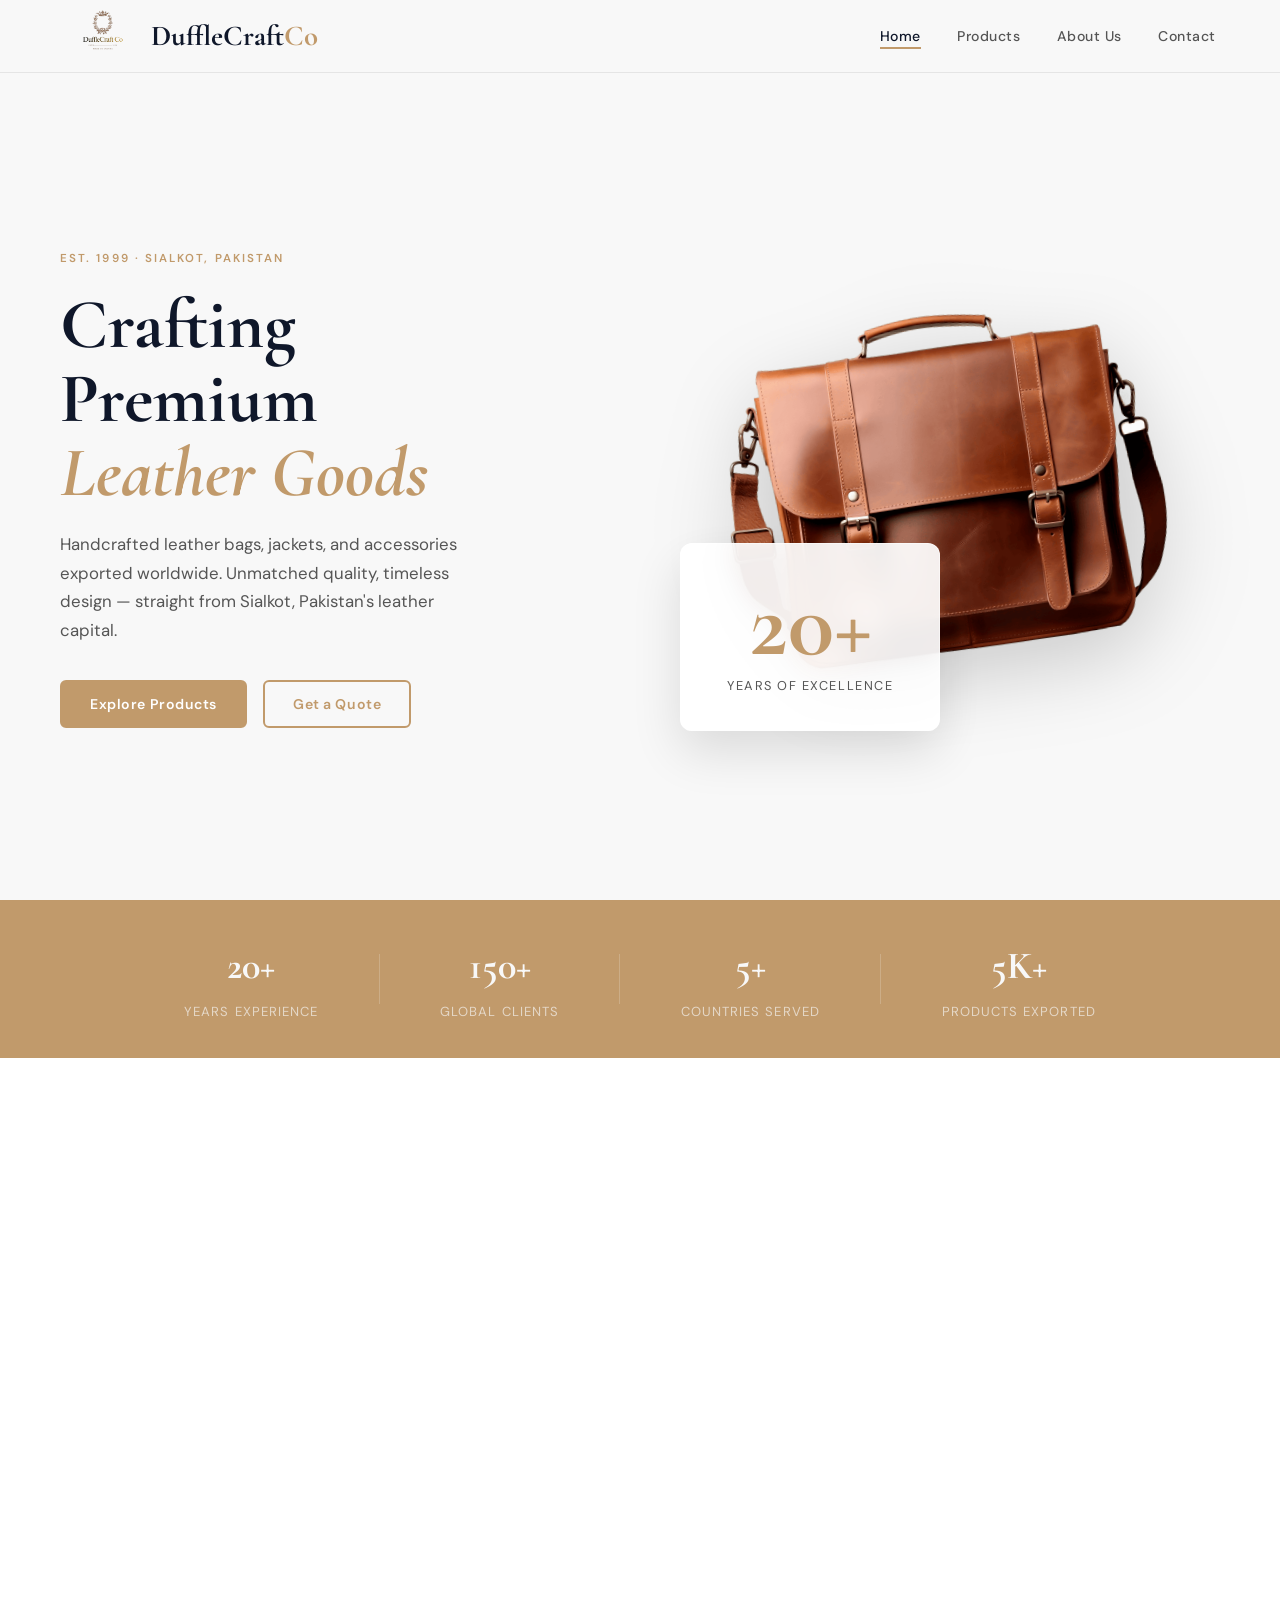
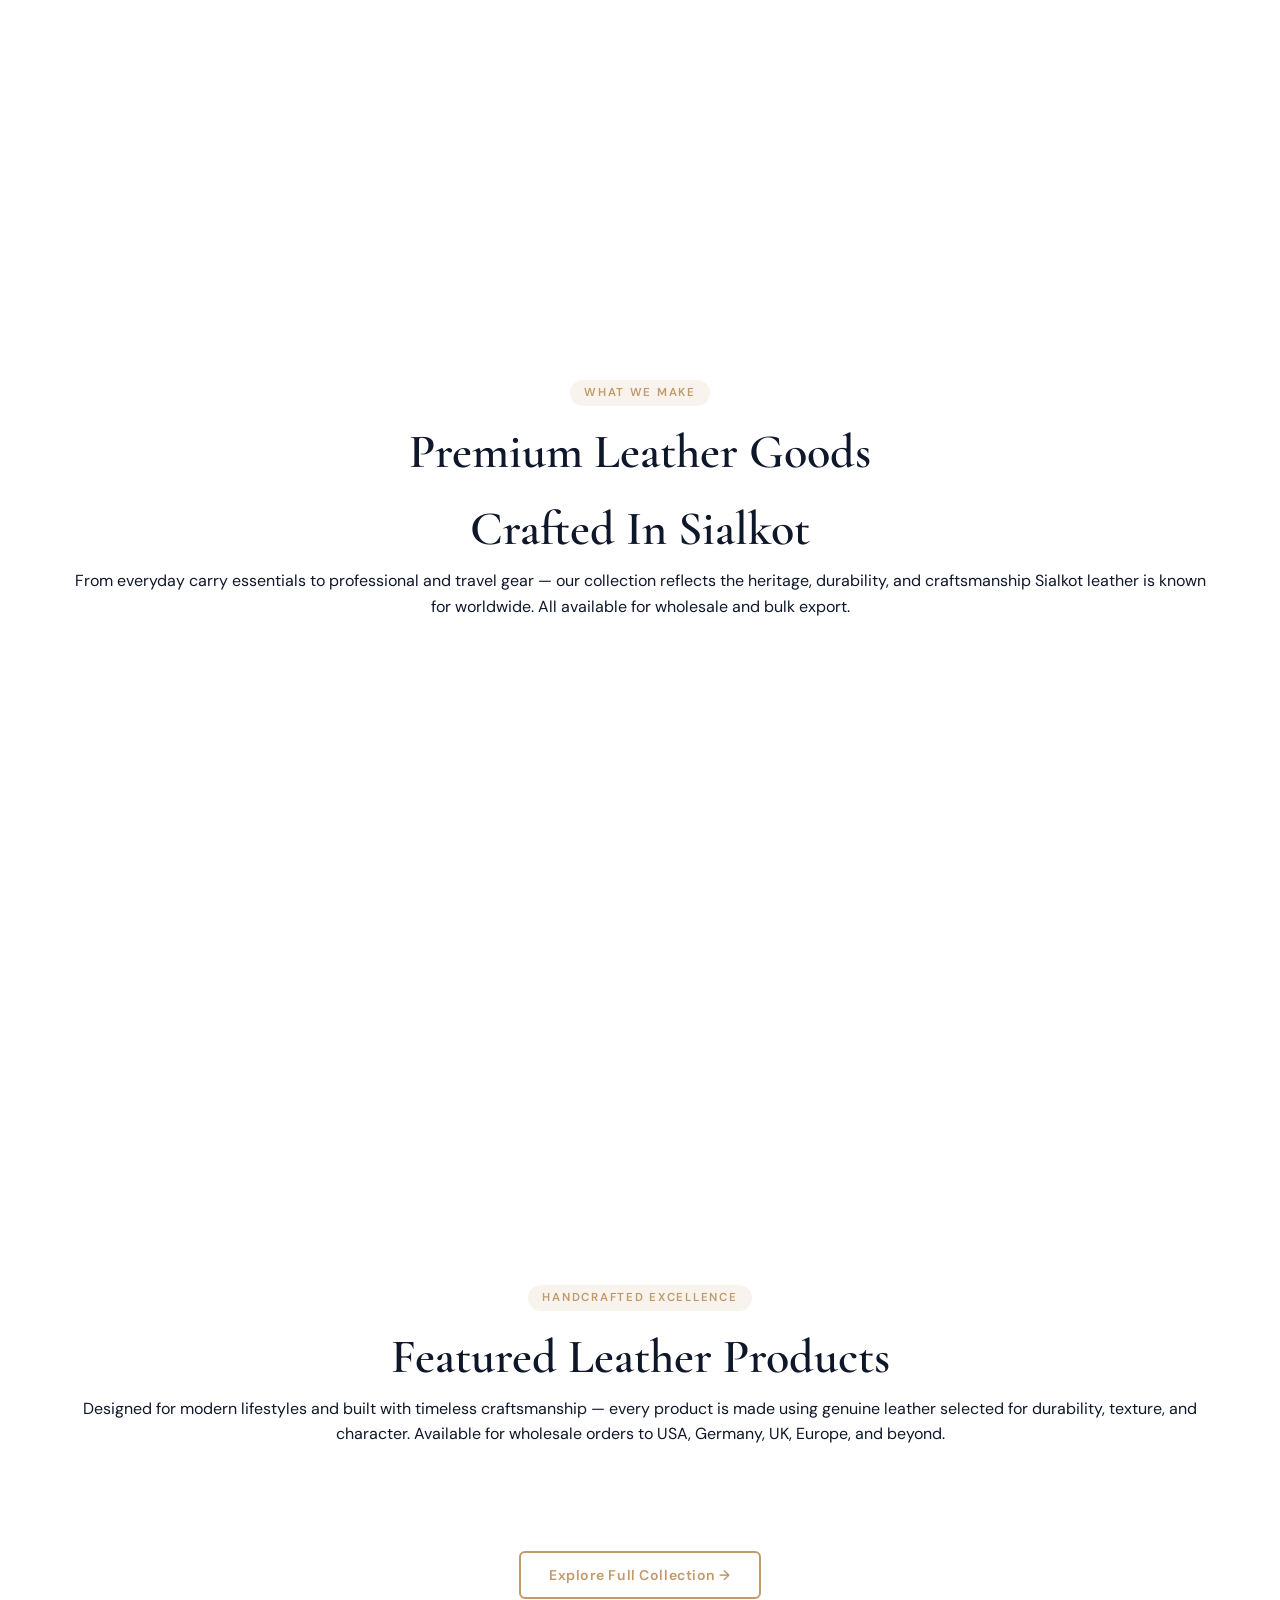
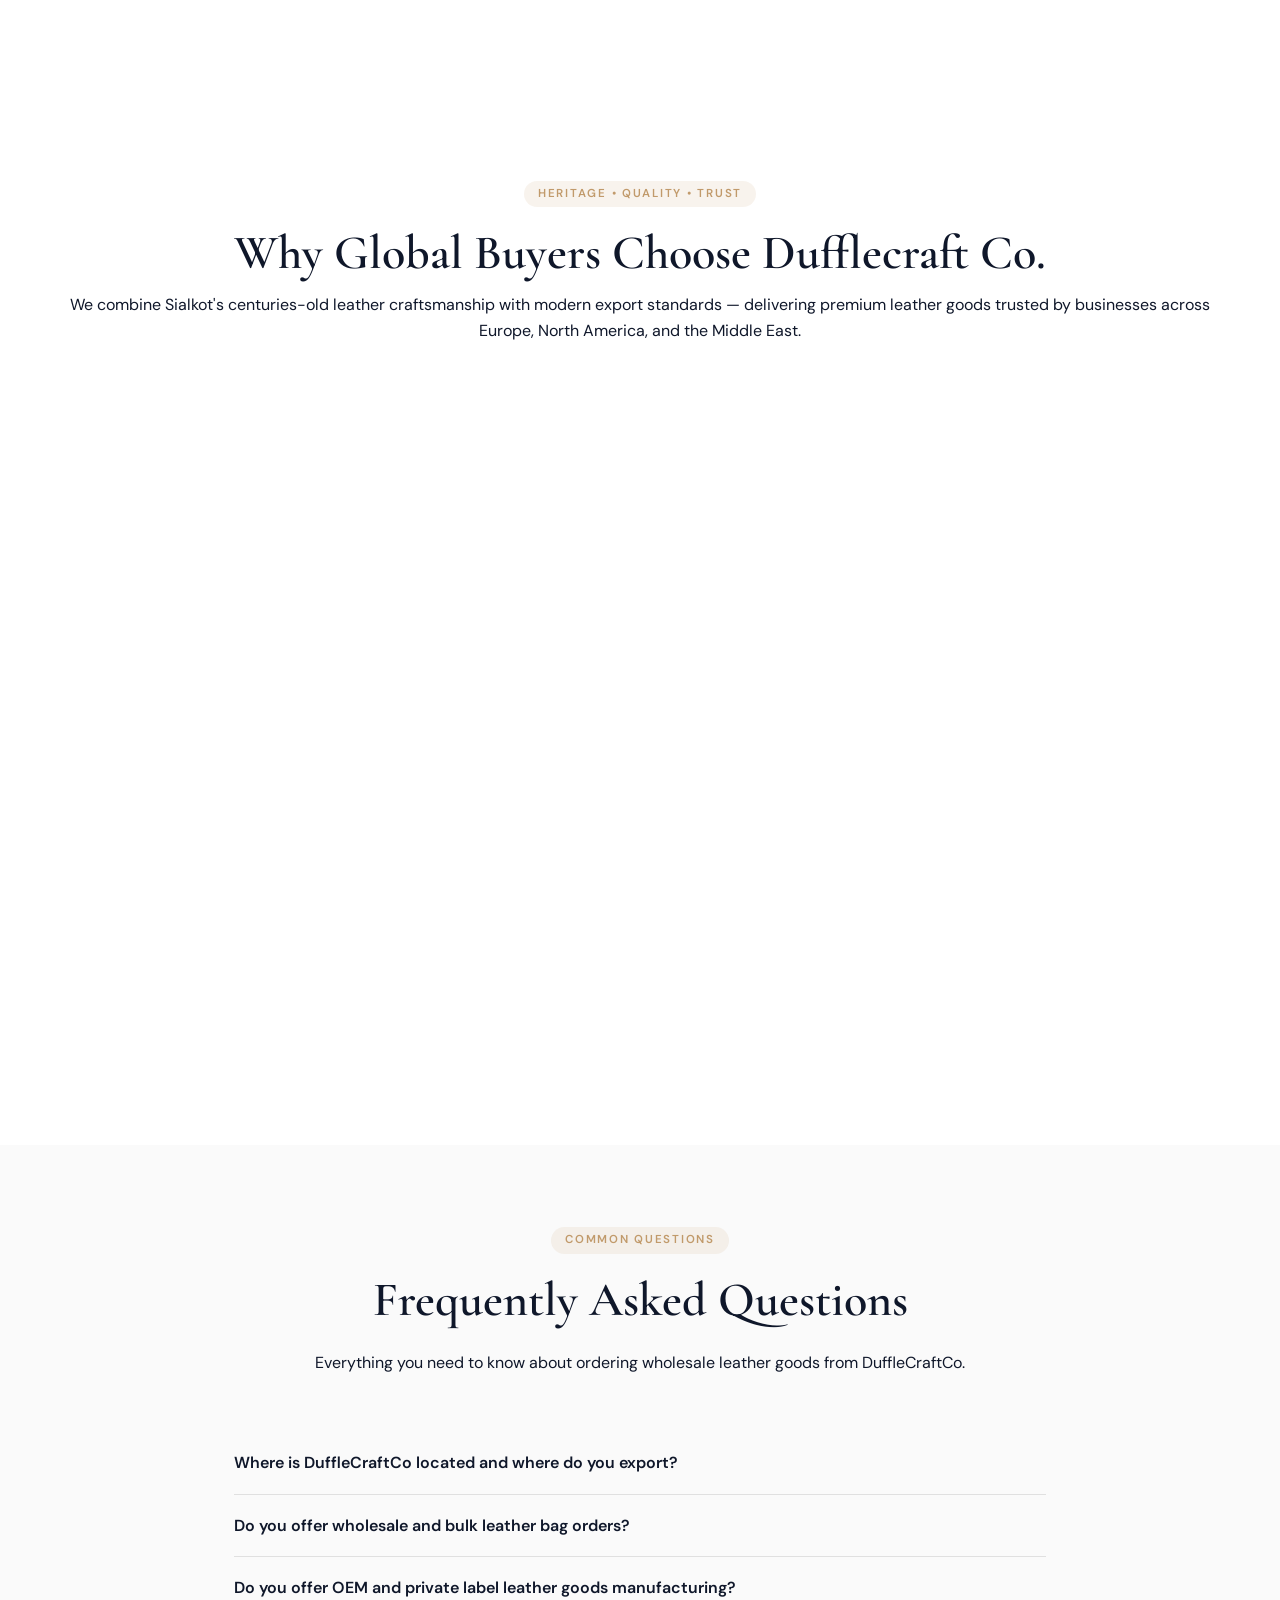
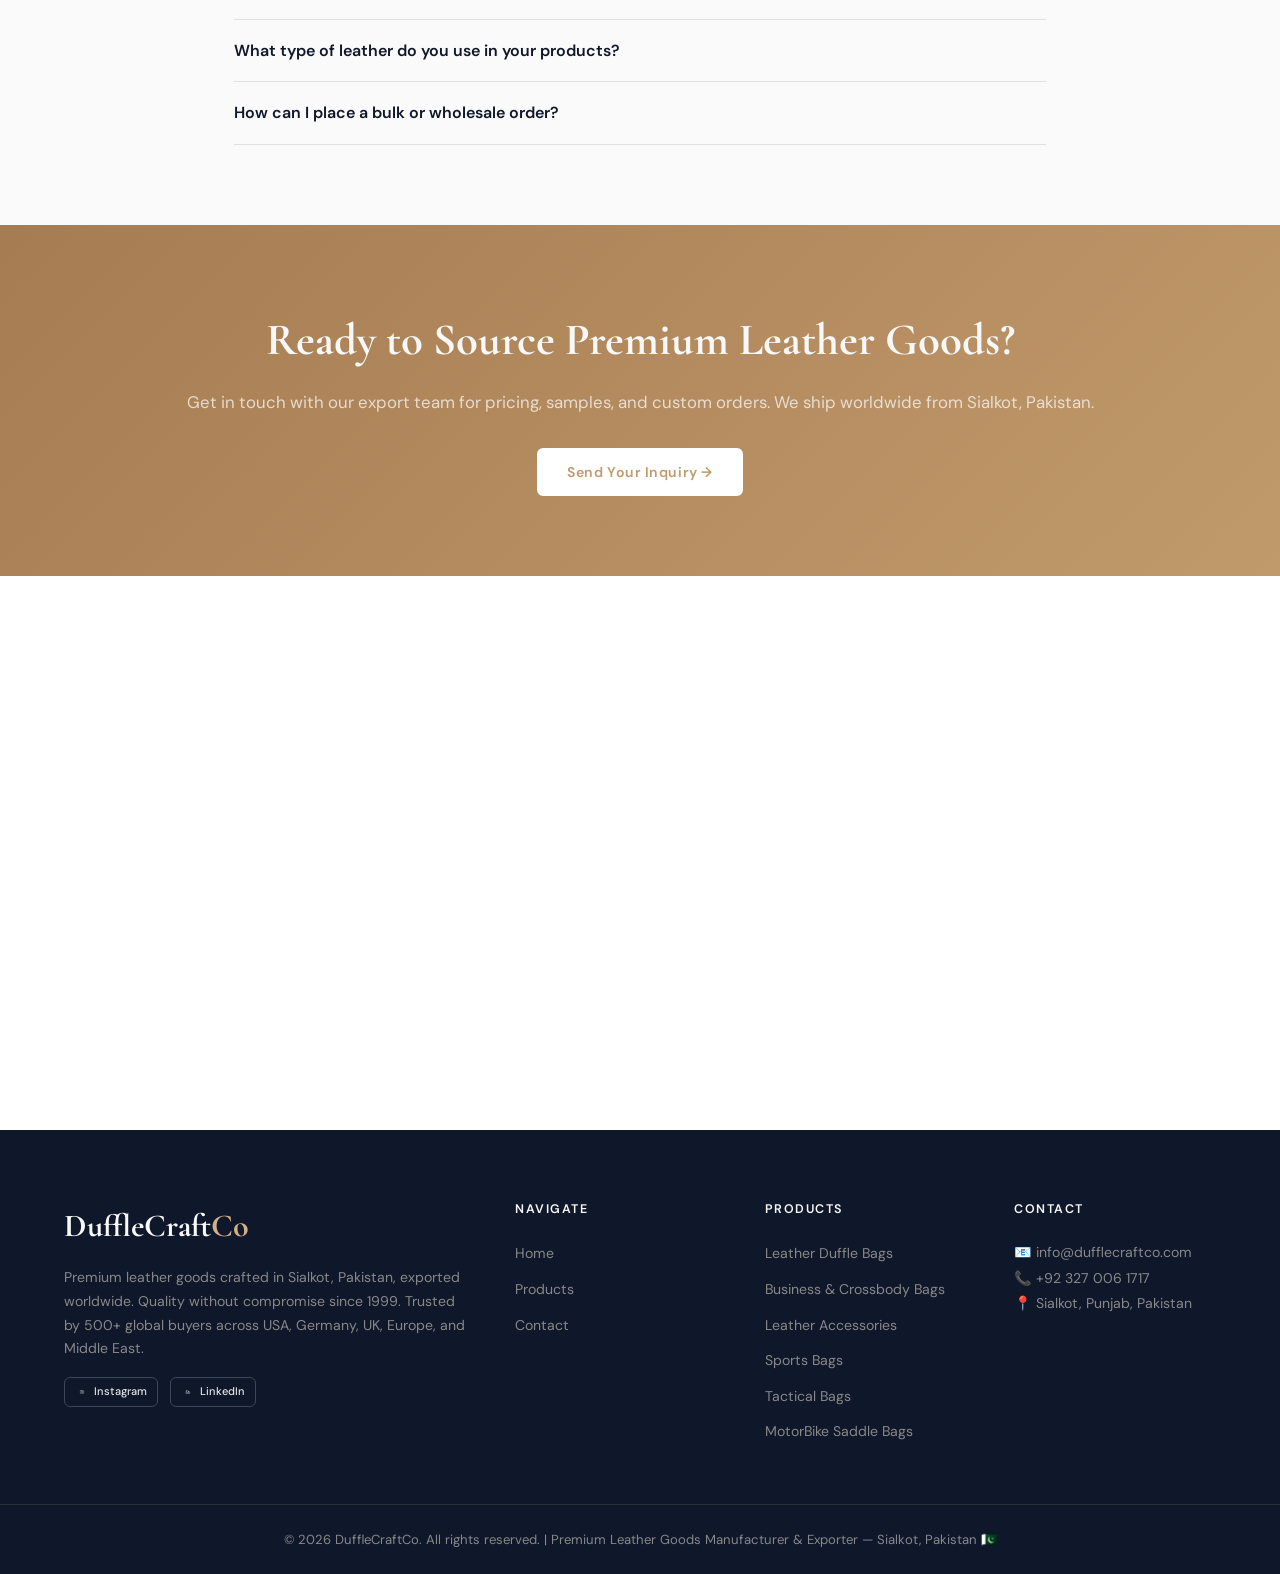
==== commit b2da864d: "Update index.html" ====
--- a/index.html
+++ b/index.html
@@ -406,10 +406,10 @@
       <button class="btn btn-outline" onclick="location.href='contact.html'" aria-label="Get a wholesale quote">Get a Quote</button>
     </div>
   </div>
-  <div class="hero-visual">
+   <div class="hero-visual">
     <img src="/img/hero-img.webp" alt="Premium handcrafted leather duffle bag made in Sialkot Pakistan — DuffleCraftCo" class="hero-bg-image" width="600" height="500" loading="eager" fetchpriority="high">
     <div class="hero-badge">
-      <span class="badge-num">25+</span>
+      <span class="badge-num">20+</span>
       <span class="badge-label">Years of Excellence</span>
     </div>
   </div>
@@ -418,16 +418,15 @@
 <!-- ════════ STATS BAR ════════ -->
 <section class="stats-bar" aria-label="Company statistics">
   <div class="stats-container">
-    <div class="stat-item"><h3>25+</h3><p>Years Experience</p></div>
+    <div class="stat-item"><h3>20+</h3><p>Years Experience</p></div>
     <div class="stat-divider" aria-hidden="true"></div>
-    <div class="stat-item"><h3>500+</h3><p>Global Clients</p></div>
+    <div class="stat-item"><h3>150+</h3><p>Global Clients</p></div>
     <div class="stat-divider" aria-hidden="true"></div>
-    <div class="stat-item"><h3>15+</h3><p>Countries Served</p></div>
+    <div class="stat-item"><h3>5+</h3><p>Countries Served</p></div>
     <div class="stat-divider" aria-hidden="true"></div>
-    <div class="stat-item"><h3>10K+</h3><p>Products Exported</p></div>
-  </div>
-</section>
-
+    <div class="stat-item"><h3>5K+</h3><p>Products Exported</p></div>
+  </div>
+</section>
 <!-- ════════ ABOUT ════════ -->
 <section class="about" id="about-section" aria-labelledby="about-heading">
   <div class="section-container about-grid">
--- a/css/style.css
+++ b/css/style.css
@@ -1166,6 +1166,297 @@
   background: rgba(255, 255, 255, 0.1);
   border-color: rgba(255, 255, 255, 0.4);
 }
+/* ─── PRODUCT DESCRIPTION EXPAND/COLLAPSE ───────────── */
+.product-info h3 {
+  font-family: var(--font-display);
+  font-size: 1.15rem;
+  font-weight: 600;
+  margin: 6px 0 10px;
+  color: var(--charcoal);
+  line-height: 1.25;
+}
+
+.product-desc-wrap {
+  margin-bottom: 4px;
+}
+
+.product-desc {
+  font-size: 0.87rem;
+  color: var(--grey);
+  line-height: 1.65;
+  margin: 0;
+}
+
+/* Clamp to 2 lines by default */
+.desc-text {
+  display: -webkit-box;
+  -webkit-line-clamp: 2;
+  -webkit-box-orient: vertical;
+  overflow: hidden;
+  transition: none;
+}
+
+/* Expanded state — show full text */
+.product-desc-wrap.expanded .desc-text {
+  display: block;
+  -webkit-line-clamp: unset;
+  overflow: visible;
+}
+
+/* Toggle button */
+.desc-toggle {
+  display: inline-flex;
+  align-items: center;
+  gap: 4px;
+  margin-top: 6px;
+  background: none;
+  border: none;
+  padding: 0;
+  cursor: pointer;
+  color: var(--brown);
+  font-family: var(--font-body);
+  font-size: 0.78rem;
+  font-weight: 600;
+  letter-spacing: 0.06em;
+  text-transform: uppercase;
+  transition: color 0.2s ease;
+}
+
+.desc-toggle:hover {
+  color: var(--brown-dark);
+}
+
+/* Chevron icon */
+.toggle-icon {
+  width: 14px;
+  height: 14px;
+  transition: transform 0.3s cubic-bezier(.16,1,.3,1);
+  flex-shrink: 0;
+}
+/* ─── PRODUCT DETAIL MODAL ──────────────────────────── */
+.pm-backdrop {
+  position: fixed;
+  inset: 0;
+  background: rgba(15, 23, 42, 0.75);
+  z-index: 2000;
+  display: flex;
+  align-items: center;
+  justify-content: center;
+  padding: 20px;
+  opacity: 0;
+  transition: opacity 0.28s ease;
+  backdrop-filter: blur(4px);
+}
+.pm-backdrop.open {
+  opacity: 1;
+}
+
+.pm-modal {
+  background: var(--white);
+  border-radius: var(--radius-lg);
+  width: 100%;
+  max-width: 880px;
+  max-height: 90vh;
+  overflow-y: auto;
+  position: relative;
+  transform: scale(0.94) translateY(12px);
+  transition: transform 0.32s cubic-bezier(.16,1,.3,1);
+  box-shadow: 0 32px 80px rgba(0,0,0,0.25);
+}
+.pm-backdrop.open .pm-modal {
+  transform: scale(1) translateY(0);
+}
+
+.pm-close {
+  position: absolute;
+  top: 16px;
+  right: 16px;
+  background: var(--cream-2);
+  border: none;
+  width: 36px;
+  height: 36px;
+  border-radius: 50%;
+  font-size: 16px;
+  cursor: pointer;
+  z-index: 10;
+  color: var(--charcoal);
+  transition: background 0.2s ease;
+  display: flex;
+  align-items: center;
+  justify-content: center;
+}
+.pm-close:hover {
+  background: var(--sand);
+}
+
+.pm-body {
+  display: grid;
+  grid-template-columns: 1fr 1fr;
+  gap: 0;
+}
+
+/* Gallery */
+.pm-gallery {
+  background: var(--cream-2);
+  border-radius: var(--radius-lg) 0 0 var(--radius-lg);
+  padding: 32px 24px 24px;
+  display: flex;
+  flex-direction: column;
+  gap: 12px;
+}
+
+.pm-main-wrap {
+  position: relative;
+  display: flex;
+  align-items: center;
+  justify-content: center;
+}
+
+.pm-main-img {
+  width: 100%;
+  aspect-ratio: 4/3;
+  object-fit: contain;
+  border-radius: var(--radius);
+  transition: opacity 0.15s ease;
+  background: var(--cream-2);
+}
+
+.pm-arrow {
+  position: absolute;
+  top: 50%;
+  transform: translateY(-50%);
+  background: rgba(255,255,255,0.9);
+  border: 1px solid var(--sand);
+  border-radius: 50%;
+  width: 34px;
+  height: 34px;
+  font-size: 16px;
+  cursor: pointer;
+  display: flex;
+  align-items: center;
+  justify-content: center;
+  transition: background 0.2s, box-shadow 0.2s;
+  z-index: 2;
+}
+.pm-arrow:hover {
+  background: var(--white);
+  box-shadow: var(--shadow-sm);
+}
+.pm-prev { left: 4px; }
+.pm-next { right: 4px; }
+
+.pm-angle-label {
+  font-size: 11px;
+  color: var(--light-grey);
+  text-align: center;
+  text-transform: capitalize;
+}
+
+.pm-thumbs {
+  display: flex;
+  gap: 8px;
+  overflow-x: auto;
+  scrollbar-width: none;
+  padding: 4px 0;
+}
+.pm-thumbs::-webkit-scrollbar { display: none; }
+
+.pm-thumb {
+  width: 64px;
+  height: 64px;
+  object-fit: cover;
+  border-radius: var(--radius);
+  border: 2px solid transparent;
+  cursor: pointer;
+  opacity: 0.6;
+  flex-shrink: 0;
+  transition: border-color 0.15s, opacity 0.15s;
+}
+.pm-thumb.active,
+.pm-thumb:hover {
+  border-color: var(--brown);
+  opacity: 1;
+}
+
+/* Info panel */
+.pm-info {
+  padding: 40px 32px 32px;
+  display: flex;
+  flex-direction: column;
+  gap: 16px;
+}
+
+.pm-cat {
+  font-size: 0.7rem;
+  font-weight: 600;
+  letter-spacing: 0.12em;
+  text-transform: uppercase;
+  color: var(--brown);
+}
+
+.pm-title {
+  font-family: var(--font-display);
+  font-size: clamp(1.2rem, 2vw, 1.6rem);
+  font-weight: 600;
+  color: var(--charcoal);
+  line-height: 1.25;
+}
+
+.pm-desc {
+  font-size: 0.9rem;
+  color: var(--grey);
+  line-height: 1.75;
+  flex: 1;
+}
+
+.pm-footer {
+  border-top: 1px solid var(--sand);
+  padding-top: 20px;
+  display: flex;
+  flex-direction: column;
+  gap: 16px;
+}
+
+.pm-price {
+  font-family: var(--font-display);
+  font-size: 1.3rem;
+  font-weight: 600;
+  color: var(--brown);
+}
+
+.pm-actions {
+  display: flex;
+  gap: 12px;
+  flex-wrap: wrap;
+}
+
+.product-title-link {
+  cursor: pointer;
+  transition: color 0.2s ease;
+}
+.product-title-link:hover {
+  color: var(--brown);
+}
+
+/* Responsive */
+@media (max-width: 640px) {
+  .pm-body {
+    grid-template-columns: 1fr;
+  }
+  .pm-gallery {
+    border-radius: var(--radius-lg) var(--radius-lg) 0 0;
+  }
+  .pm-info {
+    padding: 24px 20px 28px;
+  }
+  .pm-modal {
+    max-height: 95vh;
+  }
+}
+/* Rotate chevron when expanded */
+.product-desc-wrap.expanded .toggle-icon {
+  transform: rotate(180deg);
+}
 @media (max-width: 600px) {
   .dc-form-wrap .dc-row { grid-template-columns: 1fr; }
   .dc-form-wrap { padding: 24px 20px; }
@@ -1226,4 +1517,4 @@
   .nav-logo > span {
     font-size: 1.2rem;
   }
-}+}
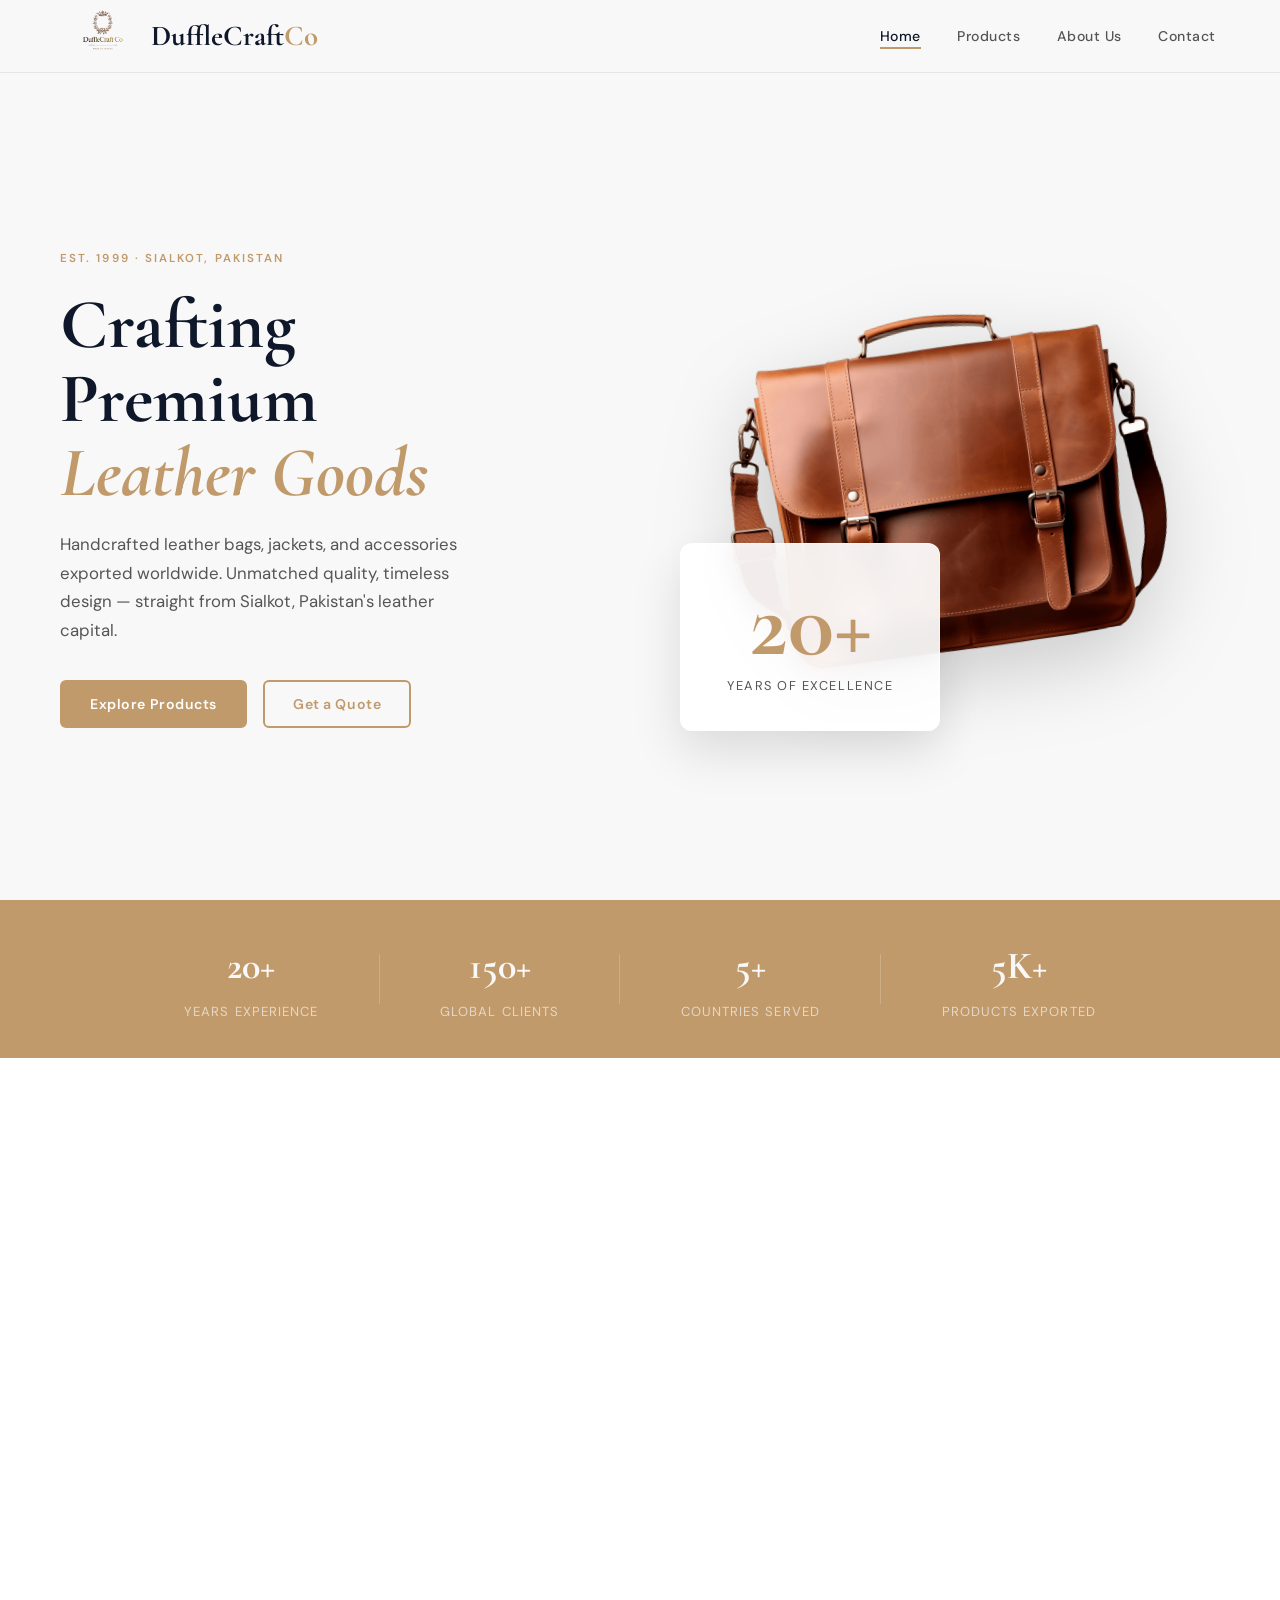
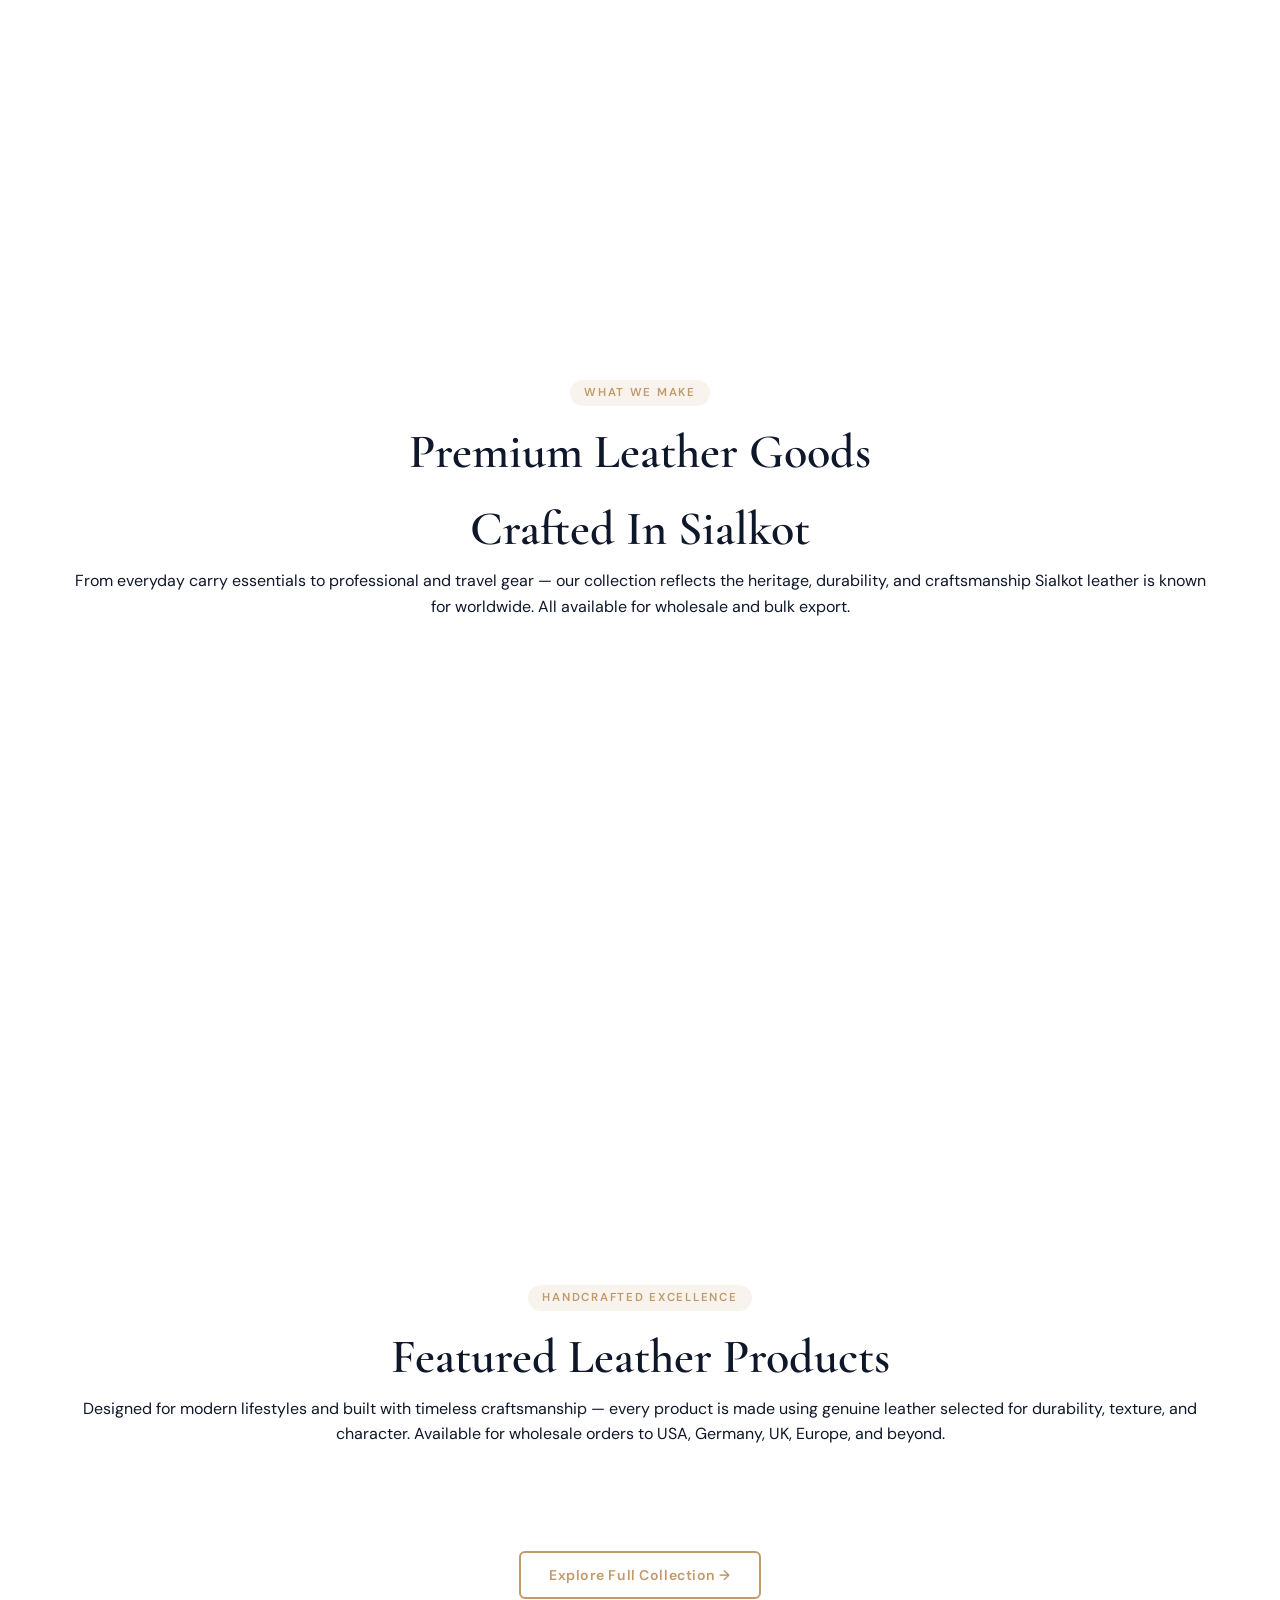
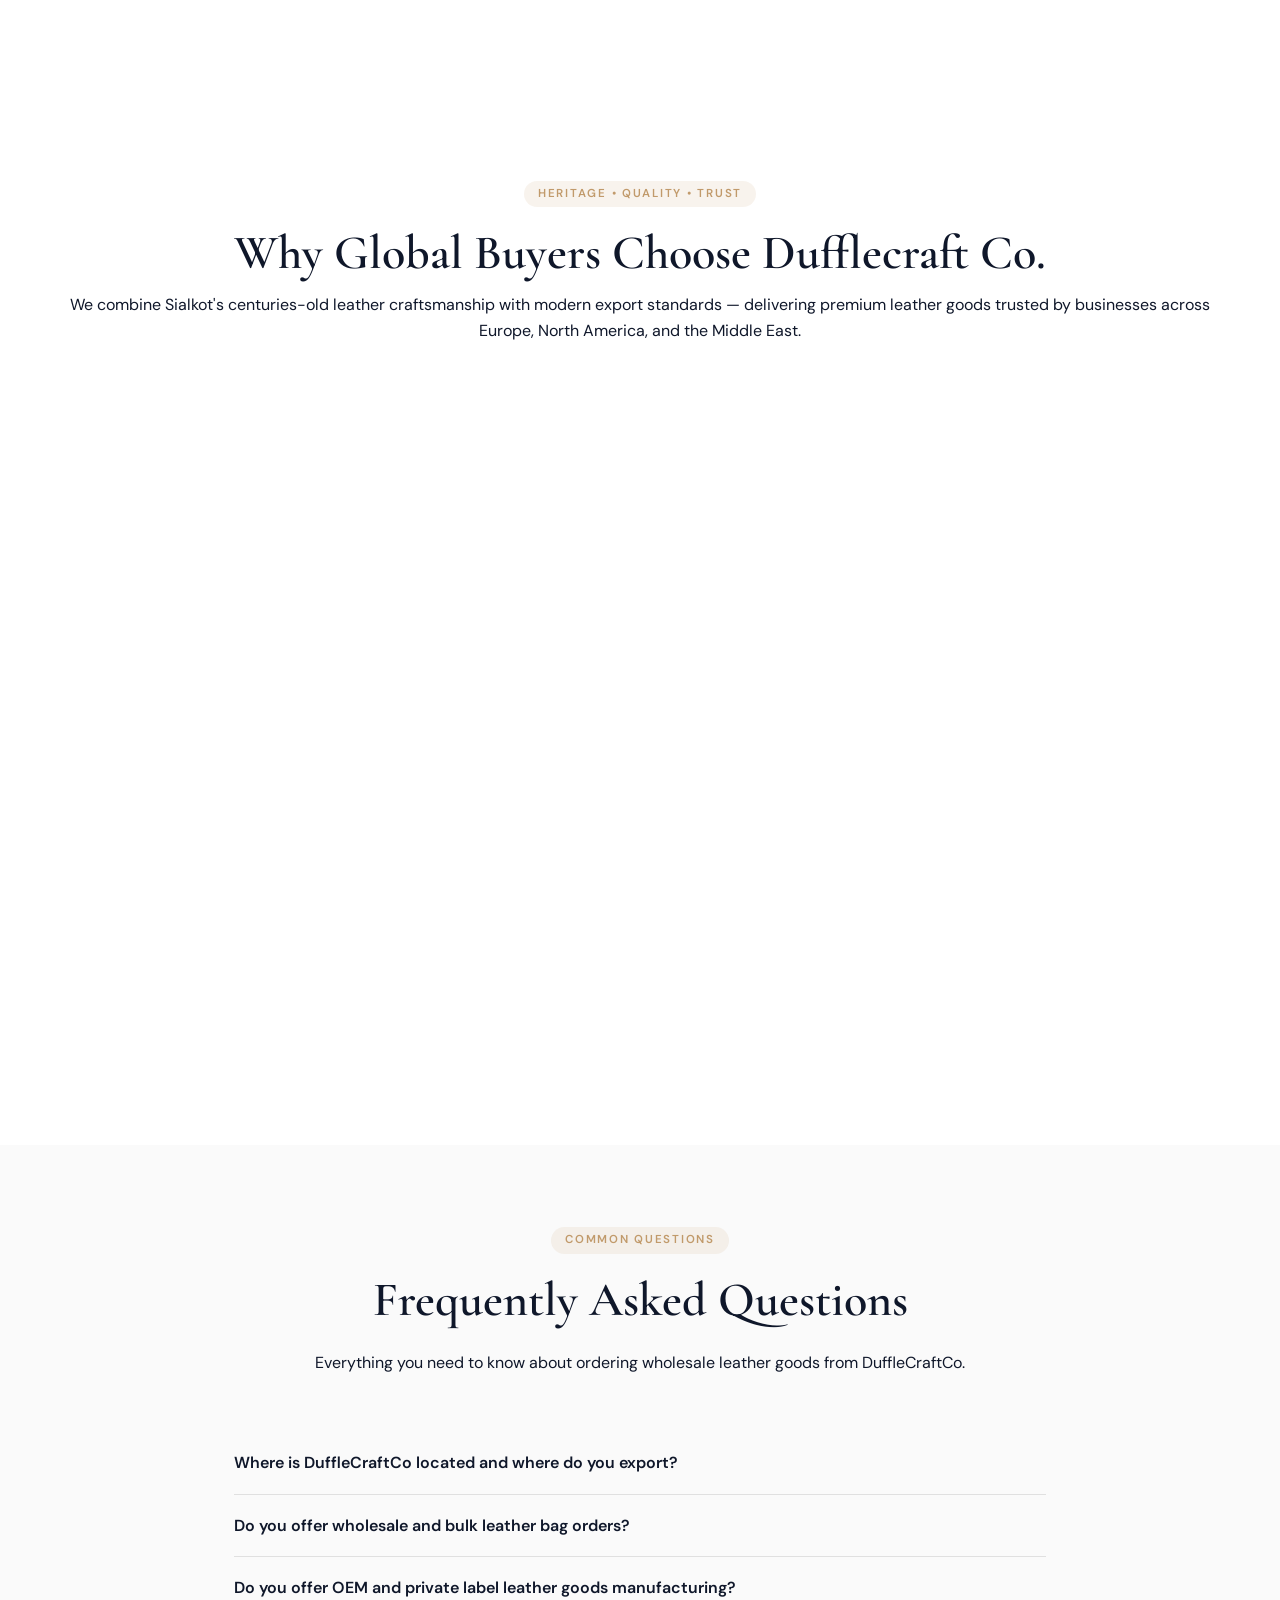
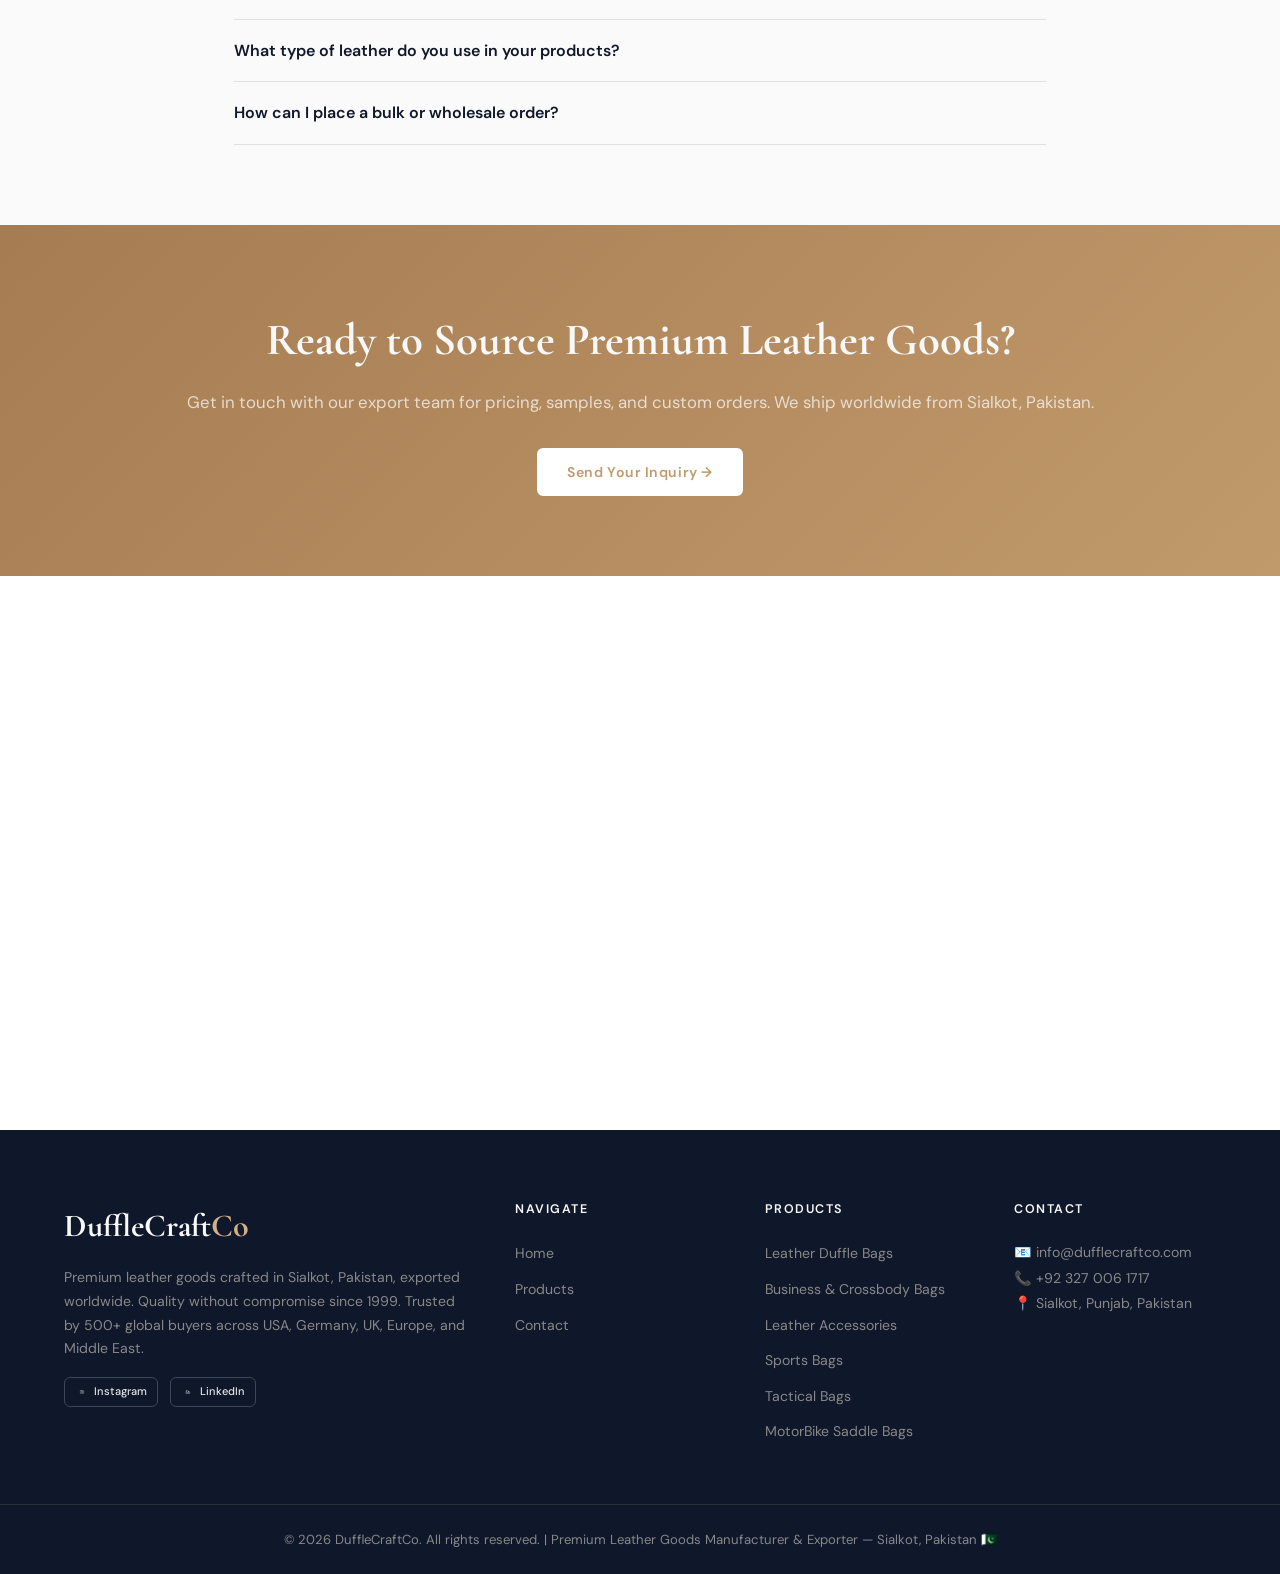
==== commit cf528cb7: "Update index.html" ====
--- a/index.html
+++ b/index.html
@@ -407,7 +407,7 @@
     </div>
   </div>
    <div class="hero-visual">
-    <img src="/img/hero-img.webp" alt="Premium handcrafted leather duffle bag made in Sialkot Pakistan — DuffleCraftCo" class="hero-bg-image" width="600" height="500" loading="eager" fetchpriority="high">
+    <img src="img/hero-img.webp" alt="Premium handcrafted leather duffle bag made in Sialkot Pakistan — DuffleCraftCo" class="hero-bg-image" width="600" height="500" loading="eager" fetchpriority="high">
     <div class="hero-badge">
       <span class="badge-num">20+</span>
       <span class="badge-label">Years of Excellence</span>
